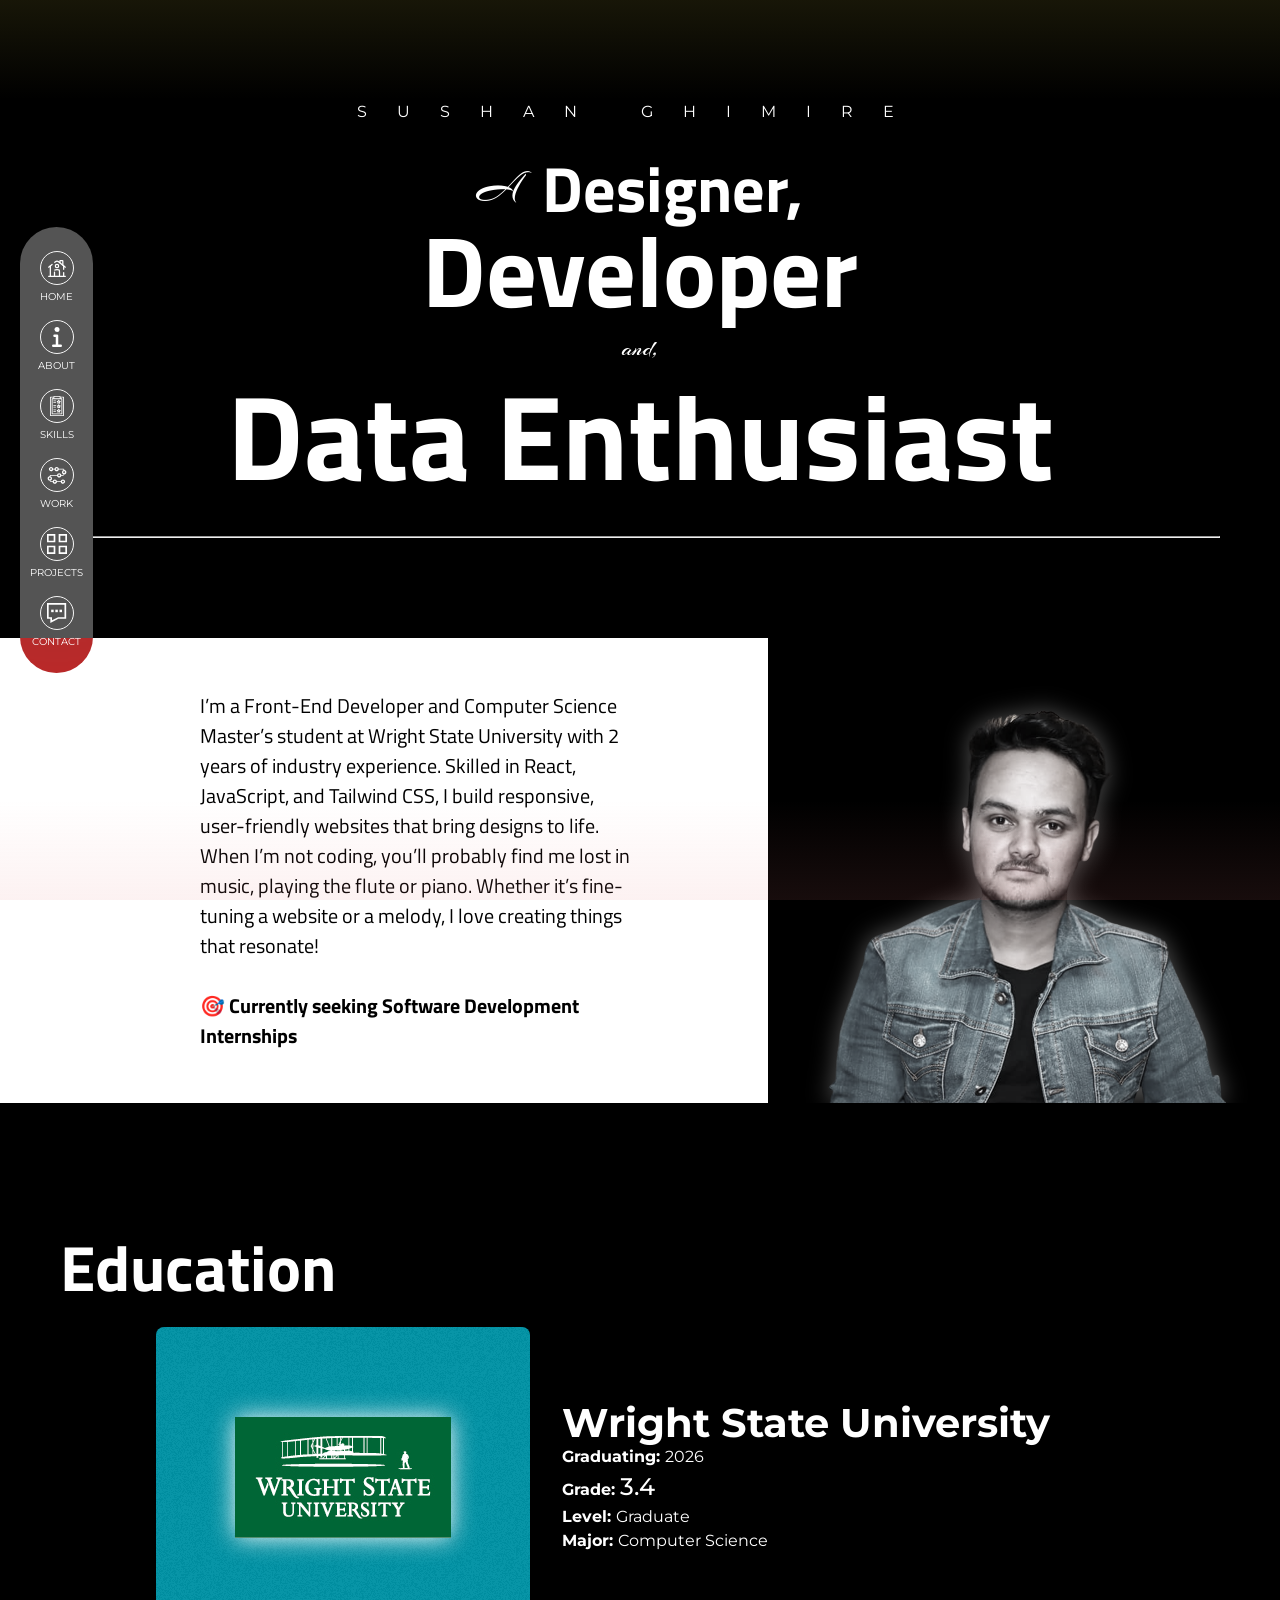
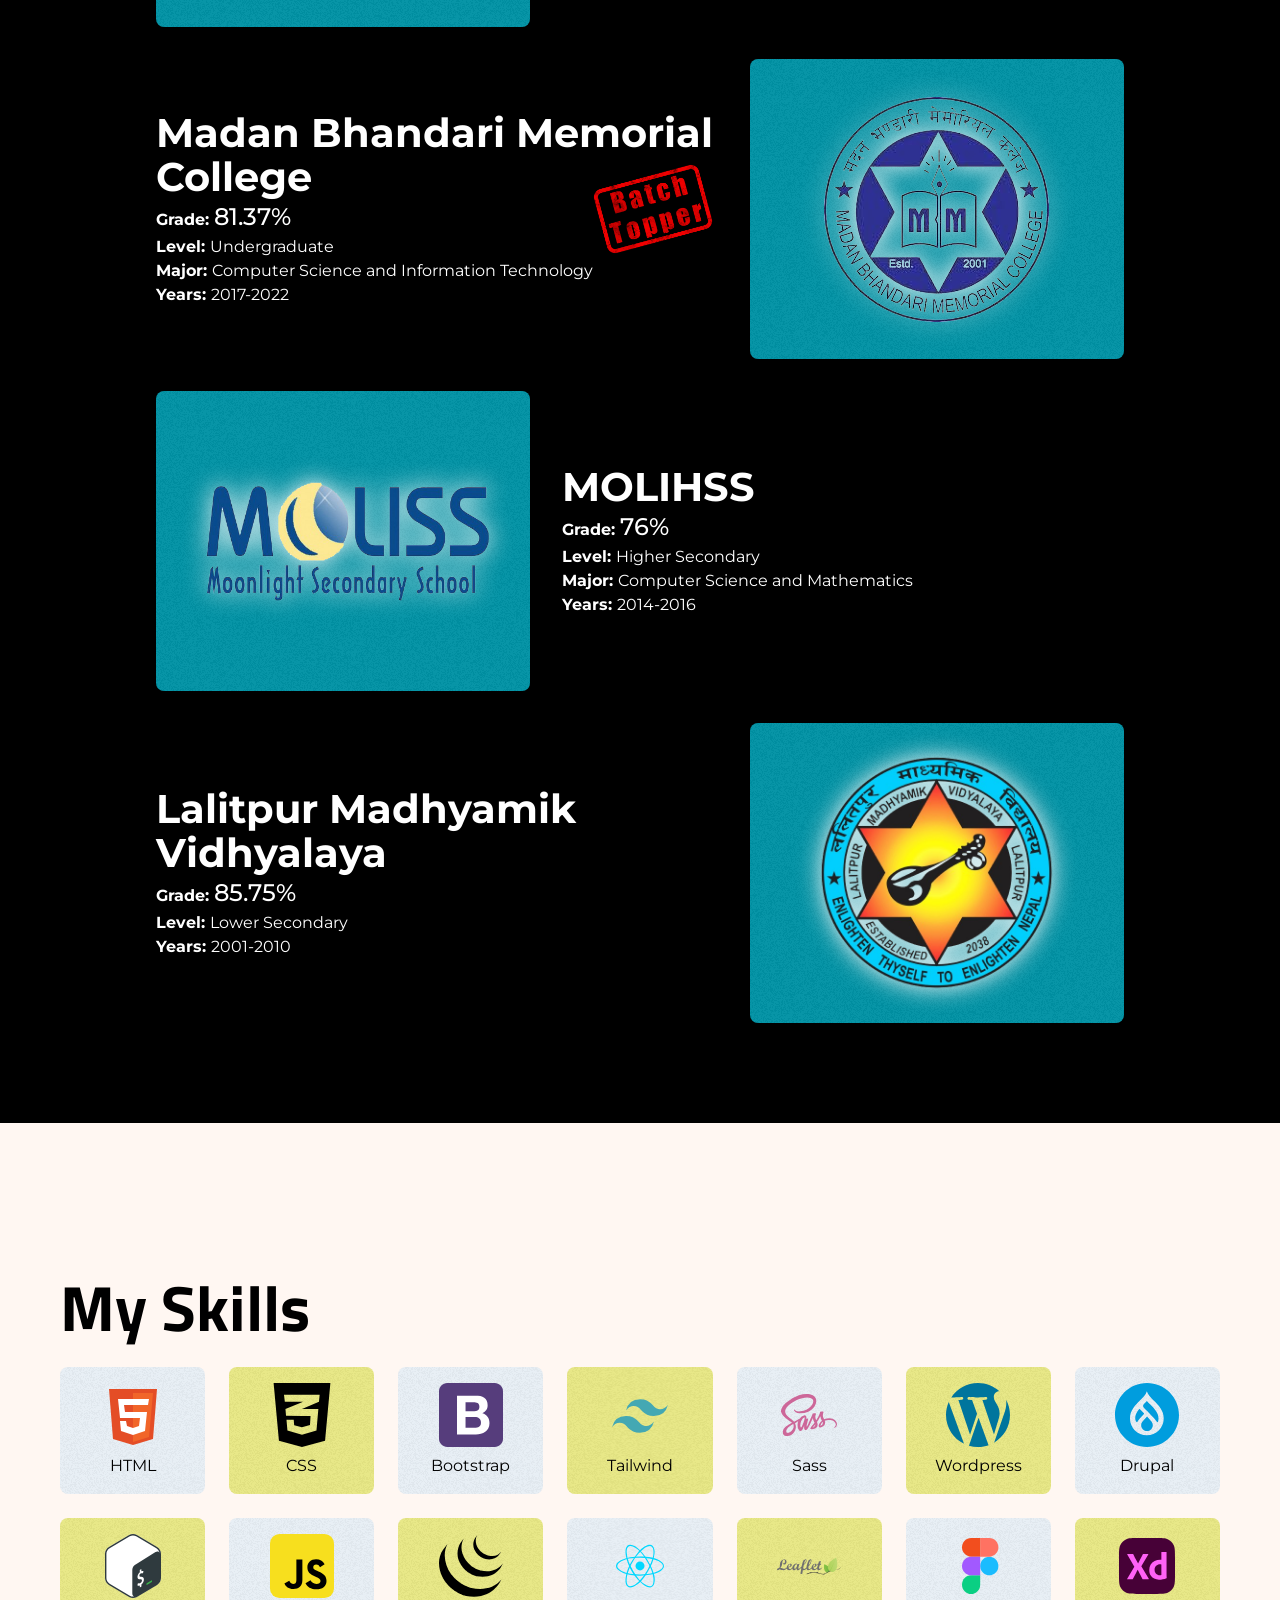
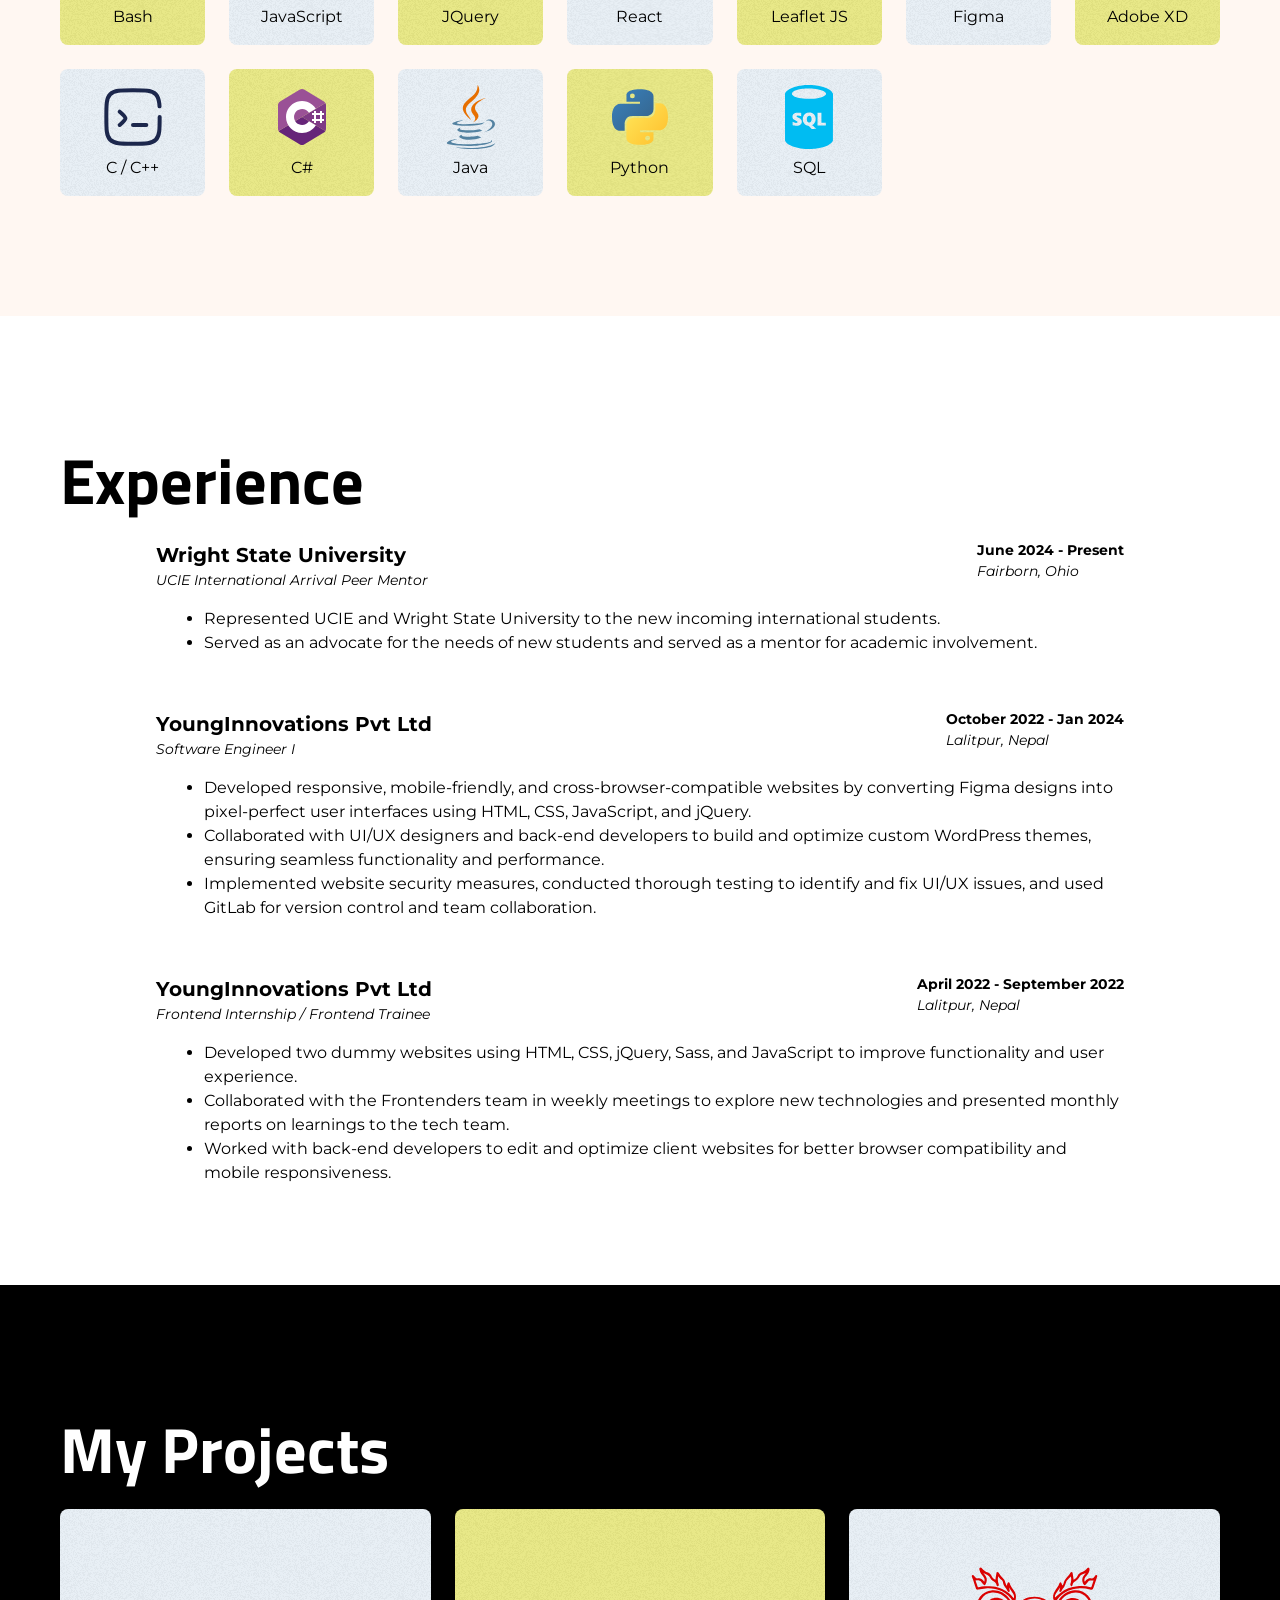
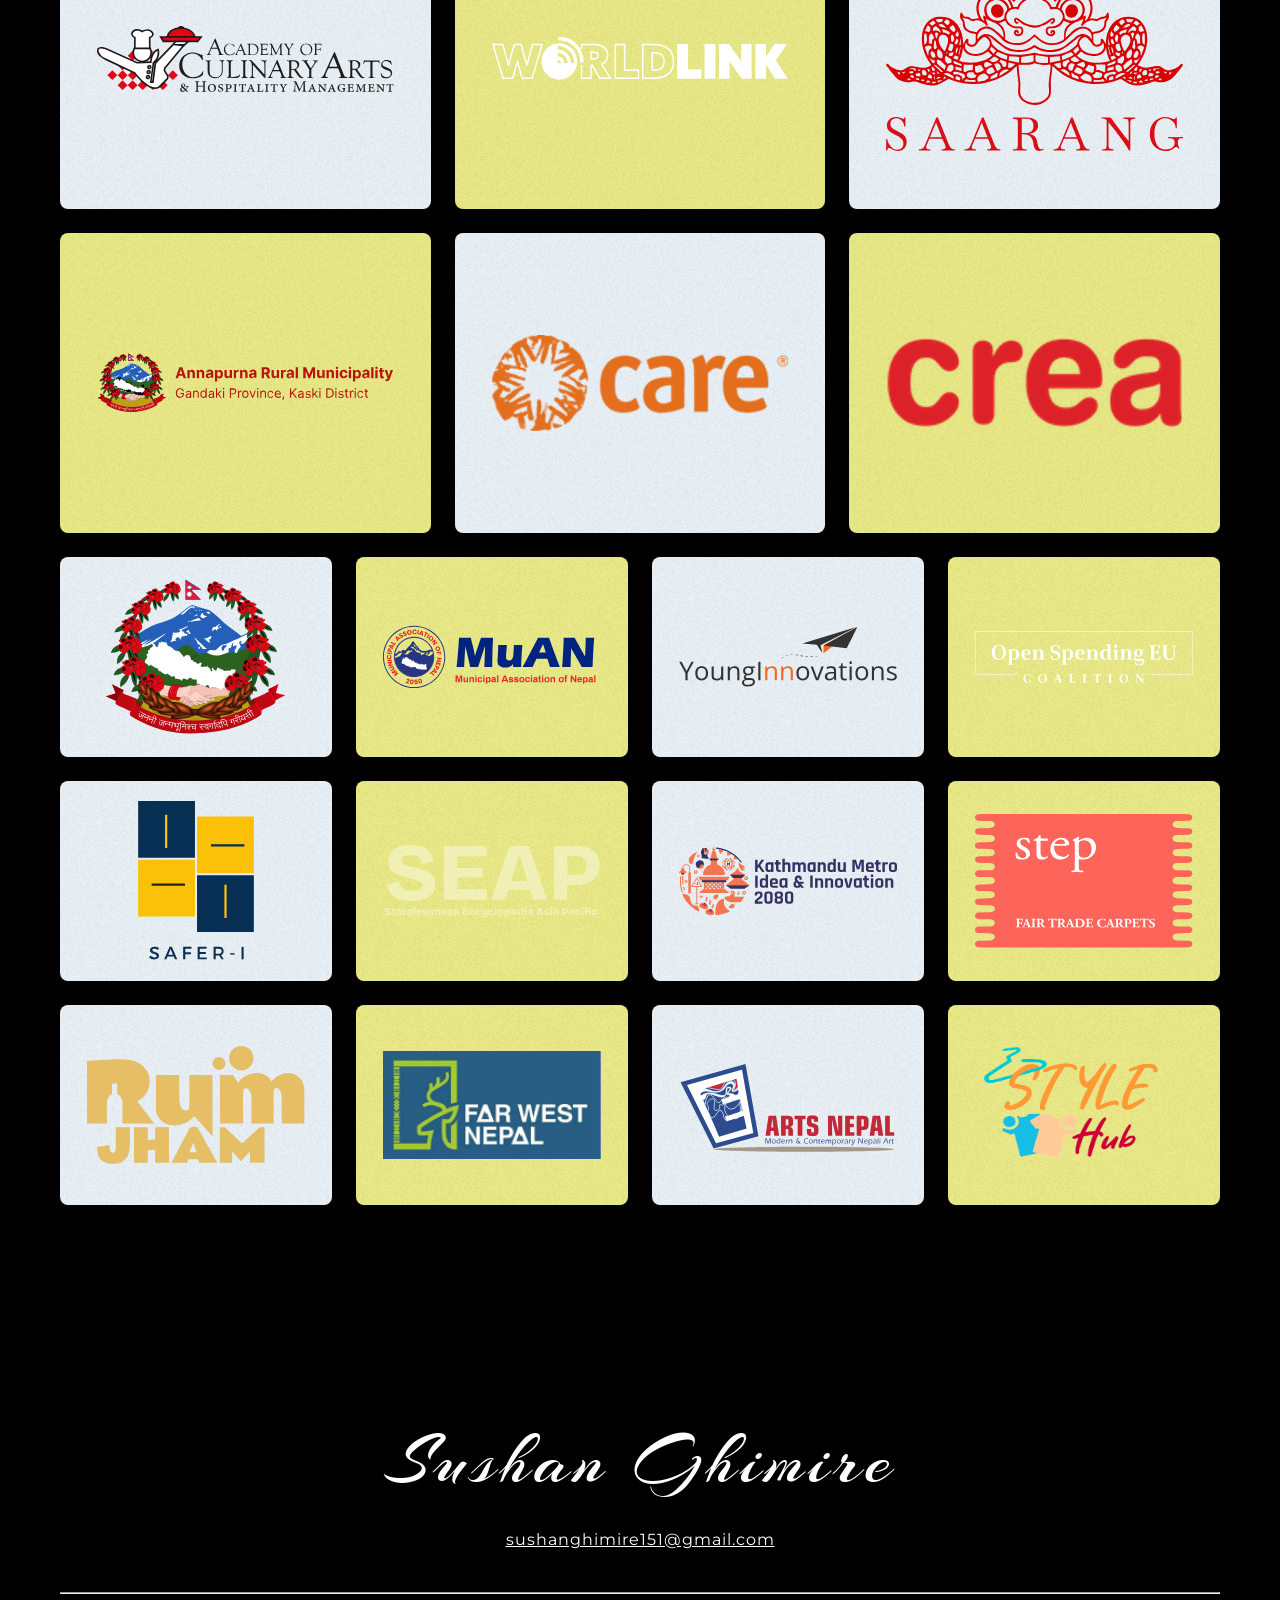
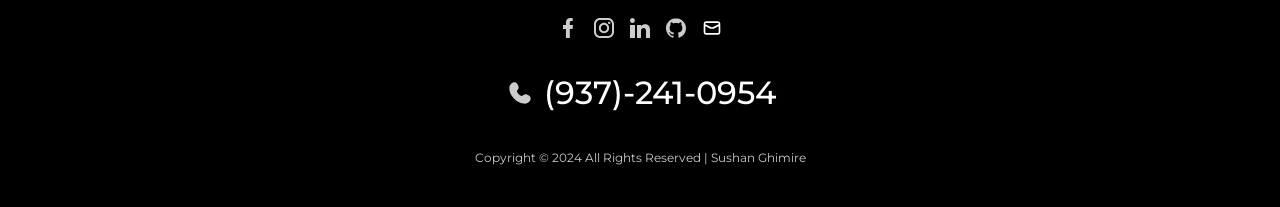
==== index.html @ 8b196108 "Update bio" ====
<!DOCTYPE html>
<html lang="en">

<head>
    <meta charset="UTF-8">
    <meta name="viewport" content="width=device-width, initial-scale=1.0">
    <link rel="stylesheet" href="./scss/styles.css">
    <title>Sushan's Portfolio</title>
</head>

<body>

    <!-- <div class="loader">
        <div class="load-text font-titillium">0%</div>
    </div> -->

    <div class="transparent-wrapper">

    </div>
    <div class="blur-container">

        <nav>
            <div class="nav-item nav-home">
                <div class="nav-img">
                    <img src="./img/nav-home.svg" alt="" srcset="">
                </div>
                <p class="nav-name">Home</p>
            </div>
            <div class="nav-item nav-about">
                <div class="nav-img">
                    <img src="./img/nav-about.svg" alt="" srcset="">
                </div>
                <p class="nav-name">About</p>
            </div>
            <div class="nav-item nav-skills">
                <div class="nav-img">
                    <img src="./img/nav-skills.svg" alt="" srcset="">
                </div>
                <p class="nav-name">Skills</p>
            </div>
            <div class="nav-item nav-works">
                <div class="nav-img">
                    <img src="./img/nav-work.svg" alt="" srcset="">
                </div>
                <p class="nav-name">Work</p>
            </div>
            <div class="nav-item nav-projects">
                <div class="nav-img">
                    <img src="./img/nav-projects.svg" alt="" srcset="">
                </div>
                <p class="nav-name">Projects</p>
            </div>
            <div class="nav-item nav-contact">
                <div class="nav-img">
                    <img src="./img/nav-contact.svg" alt="" srcset="">
                </div>
                <p class="nav-name">Contact</p>
            </div>
        </nav>

        <header id="header">
            <div class="header-container container">
                <p class="header-name">Sushan Ghimire</p>
                <div class="header-designation font-titillium">
                    <div class="previous">
                        <p class="a font-arizonia">A</p>
                        <p class="roles">Designer,</p>
                    </div>
                    <p class="next">Developer</p>
                    <p class="font-arizonia and">and,</p>
                    <p class="next-data">Data Enthusiast</p>
                </div>
                <hr style="color: red;">
            </div>
        </header>

        <section class="about-section">
            <div class="about-content">
                <p>I’m a Front-End Developer and Computer Science Master’s student at Wright State University with 2 years of industry experience. Skilled in React, JavaScript, and Tailwind CSS, I build responsive, user-friendly websites that bring designs to life.
                    <br>
                    When I’m not coding, you’ll probably find me lost in music, playing the flute or piano. Whether it’s fine-tuning a website or a melody, I love creating things that resonate!
                <br>
                    <br>
                    <span style="font-weight:bold;">🎯 Currently seeking Software Development Internships</span>
                </p>
            </div>
            <div class="about-image">
                <img src="./img/sushan-photo.png" alt="Sushan photo" class="about-img">
            </div>
        </section>

        <section class="education-section">
            <div class="container">
                <p class="section-topic">Education</p>

                <div class="education-container">

                    <div class="education-item wright">
                        <div class="image">
                            <img src="./img/education/wright-state.jpg" alt="" srcset="">
                        </div>
                        <div class="detail">
                            <div>
                                <p class="name">Wright State University</p>
                                <p class="years"><b>Graduating: </b>2026</p>
                                <p class="grade"><span style="font-size: 16px; font-weight: 700;">Grade: </span>3.4
                                </p>
                                <p class="level"><b>Level: </b>Graduate</p>
                                <p class="level"><b>Major: </b>Computer Science</p>
                            </div>
                        </div>
                    </div>

                    <div class="education-item mbm">
                        <div class="image">
                            <img src="./img/education/mbm-img.png" alt="" srcset="">
                        </div>
                        <div class="detail">
                            <img src="./img/education/topper.png" class="topper-png" alt="" srcset="">

                            <div>
                                <p class="name">Madan Bhandari Memorial College</p>
                                <p class="grade"><span style="font-size: 16px; font-weight: 700;">Grade: </span>81.37%
                                </p>
                                <p class="level"><b>Level: </b>Undergraduate</p>
                                <p class="level"><b>Major: </b>Computer Science and Information Technology</p>
                                <p class="years"><b>Years: </b>2017-2022</p>
                            </div>
                        </div>
                    </div>

                    <div class="education-item molihss">
                        <div class="image">
                            <img src="./img/education/molihss.png" alt="" srcset="">
                        </div>
                        <div class="detail">
                            <div>
                                <p class="name">MOLIHSS</p>
                                <p class="grade"><span style="font-size: 16px; font-weight: 700;">Grade: </span>76%
                                </p>
                                <p class="level"><b>Level: </b>Higher Secondary</p>
                                <p class="level"><b>Major: </b>Computer Science and Mathematics</p>
                                <p class="years"><b>Years: </b>2014-2016</p>
                            </div>
                        </div>
                    </div>

                    <div class="education-item lmv">
                        <div class="image">
                            <img src="./img/education/lmv-img.png" alt="" srcset="">
                        </div>
                        <div class="detail">
                            <div>
                                <p class="name">Lalitpur Madhyamik Vidhyalaya</p>
                                <p class="grade"><span style="font-size: 16px; font-weight: 700;">Grade: </span>85.75%
                                </p>
                                <p class="level"><b>Level: </b>Lower Secondary</p>
                                <p class="years"><b>Years: </b>2001-2010</p>
                            </div>
                        </div>
                    </div>
                </div>
            </div>
        </section>

        
        <section class="skills-section">
            <div class="container">
                <p class="section-topic">My Skills</p>
            </div>

            <div class="skills-container container">
                <div class="skills-item">
                    <div class="skill-info">
                        <img src="./img/skills/html.svg" alt="" srcset="">
                        <p class="skill-name">HTML</p>
                    </div>
                </div>
                <div class="skills-item">
                    <div class="skill-info">
                        <img src="./img/skills/css.svg" alt="" srcset="">
                        <p class="skill-name">CSS</p>
                    </div>
                </div>
                <div class="skills-item">
                    <div class="skill-info">
                        <img src="./img/skills/bootstrap.svg" alt="" srcset="">
                        <p class="skill-name">Bootstrap</p>
                    </div>
                </div>
                <div class="skills-item">
                    <div class="skill-info">
                        <img src="./img/skills/tailwind.svg" alt="" srcset="">
                        <p class="skill-name">Tailwind</p>
                    </div>
                </div>
                <div class="skills-item">
                    <div class="skill-info">
                        <img src="./img/skills/sass.svg" alt="" srcset="">
                        <p class="skill-name">Sass</p>
                    </div>
                </div>
                <div class="skills-item">
                    <div class="skill-info">
                        <img src="./img/skills/wordpress.svg" alt="" srcset="">
                        <p class="skill-name">Wordpress</p>
                    </div>
                </div>
                <div class="skills-item">
                    <div class="skill-info">
                        <img src="./img/skills/drupal.svg" alt="" srcset="">
                        <p class="skill-name">Drupal</p>
                    </div>
                </div>
                <div class="skills-item">
                    <div class="skill-info">
                        <img src="./img/skills/bash.svg" alt="" srcset="">
                        <p class="skill-name">Bash</p>
                    </div>
                </div>
                <div class="skills-item">
                    <div class="skill-info">
                        <img src="./img/skills/javascript.svg" alt="" srcset="">
                        <p class="skill-name">JavaScript</p>
                    </div>
                </div>
                <div class="skills-item">
                    <div class="skill-info">
                        <img src="./img/skills/jquery.svg" alt="" srcset="">
                        <p class="skill-name">JQuery</p>
                    </div>
                </div>
                <div class="skills-item">
                    <div class="skill-info">
                        <img src="./img/skills/react.svg" alt="" srcset="">
                        <p class="skill-name">React</p>
                    </div>
                </div>
                <div class="skills-item">
                    <div class="skill-info">
                        <img src="./img/skills/leaflet.svg" alt="" srcset="">
                        <p class="skill-name">Leaflet JS</p>
                    </div>
                </div>
                <div class="skills-item">
                    <div class="skill-info">
                        <img src="./img/skills/figma.svg" alt="" srcset="">
                        <p class="skill-name">Figma</p>
                    </div>
                </div>
                <div class="skills-item">
                    <div class="skill-info">
                        <img src="./img/skills/adobe-xd.svg" alt="" srcset="">
                        <p class="skill-name">Adobe XD</p>
                    </div>
                </div>
                
                <div class="skills-item">
                    <div class="skill-info">
                        <img src="./img/skills/cplus.svg" alt="" srcset="">
                        <p class="skill-name">C / C++</p>
                    </div>
                </div>
                <div class="skills-item">
                    <div class="skill-info">
                        <img src="./img/skills/csharp.svg" alt="" srcset="">
                        <p class="skill-name">C#</p>
                    </div>
                </div>
                
                <div class="skills-item">
                    <div class="skill-info">
                        <img src="./img/skills/java.svg" alt="" srcset="">
                        <p class="skill-name">Java</p>
                    </div>
                </div>
                
                <div class="skills-item">
                    <div class="skill-info">
                        <img src="./img/skills/python.svg" alt="" srcset="">
                        <p class="skill-name">Python</p>
                    </div>
                </div>
                <div class="skills-item">
                    <div class="skill-info">
                        <img src="./img/skills/sql.svg" alt="" srcset="">
                        <p class="skill-name">SQL</p>
                    </div>
                </div>
            </div>
        </section>

        <section class="experience-section">
            <div class="container">
                <p class="section-topic">Experience</p>
            </div>

            <div class="experience-container container">
                <div class="experience-item">
                    <div class="header">
                        <div>
                            <p class="title">Wright State University</p>
                            <p class="designation">UCIE International Arrival Peer Mentor</p>
                        </div>
                        <div class="duration">
                            <p class="time">June 2024 - Present</p>
                            <p class="location">Fairborn, Ohio</p>
                        </div>
                    </div>
                    <div class="desc">
                        <ul style="list-style-type:disc">
                            <li>Represented UCIE and Wright State University to the new incoming international students. </li>
                            <li>Served as an advocate for the needs of new students and served as a mentor for academic involvement.</li>
                        </ul>
                    </div>
                </div>
                <div class="experience-item">
                    <div class="header">
                        <div>
                            <p class="title">YoungInnovations Pvt Ltd </p>
                            <p class="designation">Software Engineer I</p>
                        </div>
                        <div class="duration">
                            <p class="time">October 2022 - Jan 2024</p>
                            <p class="location">Lalitpur, Nepal</p>
                        </div>
                    </div>
                    <div class="desc">
                        <ul style="list-style-type:disc">
                            <li>Developed responsive, mobile-friendly, and cross-browser-compatible websites by converting Figma designs into pixel-perfect user interfaces using HTML, CSS, JavaScript, and jQuery.</li>
                            <li>Collaborated with UI/UX designers and back-end developers to build and optimize custom WordPress themes, ensuring seamless functionality and performance.</li>
                            <li>Implemented website security measures, conducted thorough testing to identify and fix UI/UX issues, and used GitLab for version control and team collaboration.</li>
                        </ul>
                    </div>
                </div>
                <div class="experience-item">
                    <div class="header">
                        <div>
                            <p class="title">YoungInnovations Pvt Ltd </p>
                            <p class="designation">Frontend Internship / Frontend Trainee</p>
                        </div>
                        <div class="duration">
                            <p class="time">April 2022 - September 2022</p>
                            <p class="location">Lalitpur, Nepal</p>
                        </div>
                    </div>
                    <div class="desc">
                        <ul style="list-style-type:disc">
                            <li>Developed two dummy websites using HTML, CSS, jQuery, Sass, and JavaScript to improve functionality and user experience.</li>
                            <li>Collaborated with the Frontenders team in weekly meetings to explore new technologies and presented monthly reports on learnings to the tech team.</li>
                            <li>Worked with back-end developers to edit and optimize client websites for better browser compatibility and mobile responsiveness.</li>
                        </ul>
                    </div>
                </div>
            </div>
        </section>

        <section class="projects-section">
            <div class="container">
                <p class="section-topic">My Projects</p>
            </div>
            <div class="projects-container container">
                <a href="https://culinaryarts.com.np/" target="_blank">
                    <div class="projects-item aca">
                        <img src="./img/projects/aca-logo.svg" alt="" srcset="">
                        <p class="projects-name">Academy of Culinary Arts</p>
                    </div>
                </a>
                <a href="https://worldlink.com.np/" target="_blank">
                    <div class="projects-item worldlink">
                        <img src="./img/projects/worldlink-logo.svg" alt="" srcset="">
                        <p class="projects-name">WorldLink Website</p>
                    </div>
                </a>
                <a href="https://saarang.com.np/" target="_blank">
                    <div class="projects-item saarang">
                        <img src="./img/projects/saarang-logo.svg" alt="" srcset="">
                        <p class="projects-name">The Saarang</p>
                    </div>
                </a>
                <a href="https://visit.annapurnamunkaski.org/" target="_blank">
                    <div class="projects-item arm">
                        <img src="./img/projects/arm-logo.svg" alt="" srcset="">
                        <p class="projects-name">Annapurna Rural Municipality - Tourism Portal</p>
                    </div>
                </a>
                <a href="https://carenepal.org/" target="_blank">
                    <div class="projects-item carenepal">
                        <img src="./img/projects/carenepal-logo.png" alt="" srcset="">
                        <p class="projects-name">Care Nepal</p>
                    </div>
                </a>
                <a href="https://creaworld.org/sexuality-disability/" target="_blank">
                    <div class="projects-item crea">
                        <img src="./img/projects/crea-logo.png" alt="" srcset="">
                        <p class="projects-name">CreaWorld - Sexuality Disability</p>
                    </div>
                </a>
            </div>

            <!-- Secondary projects  -->
            <div class="secondary-projects-container container">
                <a href="https://elearning.ndrrma.gov.np/" target="_blank">
                    <div class="secondary-projects-item ndrrma">
                        <img src="./img/projects/ndrrma-logo.svg" alt="" srcset="">
                        <p class="secondary-projects-name">NDRRMA E-learning</p>
                    </div>
                </a>
                <a href="https://muannepal.org.np/kmp" target="_blank">
                    <div class="secondary-projects-item muan">
                        <img src="./img/projects/muan-logo.svg" alt="" srcset="">
                        <p class="secondary-projects-name">Muan - Municipality Association of Nepal</p>
                    </div>
                </a>
                <a href="https://profile.yipl.com.np/" target="_blank">
                    <div class="secondary-projects-item yipl">
                        <img src="./img/projects/yiplprofile-logo.svg" alt="" srcset="">
                        <p class="secondary-projects-name">Yipl Profile</p>
                    </div>
                </a>
                <a href="https://www.open-spending.eu/" target="_blank">
                    <div class="secondary-projects-item openspending">
                        <img src="./img/projects/openspending-logo.svg" alt="" srcset="">
                        <p class="secondary-projects-name">Open Spending EU coalition</p>
                    </div>
                </a>

                <a href="https://safer-i.org/" target="_blank">
                    <div class="secondary-projects-item safer">
                        <img src="./img/projects/safer-logo.svg" alt="" srcset="">
                        <p class="secondary-projects-name">Safer I - Campaign</p>
                    </div>
                </a>
                <a href="https://seap.yipl.net/" target="_blank">
                    <div class="secondary-projects-item seap">
                        <img src="./img/projects/seap-logo.svg" alt="" srcset="">
                        <p class="secondary-projects-name">SEAP - Statelessness Encyclopedia Asia Pacific</p>
                    </div>
                </a>
                <a href="https://kmii2080.org/" target="_blank">
                    <div class="secondary-projects-item kmii">
                        <img src="./img/projects/kmii-logo.svg" alt="" srcset="">
                        <p class="secondary-projects-name">Kathmandu Metro Idea and Innovation 2080</p>
                    </div>
                </a>
                <a href="https://label-step.org/" target="_blank">
                    <div class="secondary-projects-item label">
                        <img src="./img/projects/label-step.svg" alt="" srcset="">
                        <p class="secondary-projects-name">Label Step</p>
                    </div>
                </a>
                <a href="https://rumjham.yipl.net/" target="_blank">
                    <div class="secondary-projects-item rumjham">
                        <img src="./img/projects/rumjham.svg" alt="" srcset="">
                        <p class="secondary-projects-name">RumJham Website</p>
                    </div>
                </a>
                <a href="https://sudurpashchim.yipl.net/products/" target="_blank">
                    <div class="secondary-projects-item farwest">
                        <img src="./img/projects/farwest-logo.jpg" alt="" srcset="">
                        <p class="secondary-projects-name">Sudurpaschim Tourism Products</p>
                    </div>
                </a>
                <a href="https://eartsnepal.com/" target="_blank">
                    <div class="secondary-projects-item eartsnepal">
                        <img src="./img/projects/earts-logo.svg" alt="" srcset="">
                        <p class="secondary-projects-name">E-arts Nepal</p>
                    </div>
                </a>
                <a href="https://sushanghimire-151.github.io/StyleHubProject/" target="_blank">
                    <div class="secondary-projects-item stylehub">
                        <img src="./img/projects/stylehub.png" alt="" srcset="">
                        <p class="secondary-projects-name">StyleHub</p>
                    </div>
                </a>

            </div>
        </section>

        <footer class="">
            <div class="footer-container container">
                <!-- <p class="footer-name font-titillium">Sushan Ghimire</p> -->
                <p class="footer-sign font-arizonia">Sushan Ghimire</p>
                <div class="footer-mail">
                    <a href="mailto:sushanghimire151@gmail.com">
                        sushanghimire151@gmail.com
                    </a>
                </div>
                <hr>

                <div class="footer-socials">
                    <div class="facebook">
                        <a href="https://www.facebook.com/sushan.ghimire.98/" target="_blank">
                            <img src="./img/facebook.svg" alt="" srcset="" class="footer-icon">
                        </a>
                    </div>
                    <div class="instagram">
                        <a href="https://www.instagram.com/sushan.ghimire/" target="_blank">
                            <img src="./img/instagram.svg" alt="" srcset="" class="footer-icon">
                        </a>
                    </div>
                    <div class="linkedin">
                        <a href="https://www.linkedin.com/in/sushan-ghimire-90b80b180/" target="_blank">
                            <img src="./img/linkedin.svg" alt="" srcset="" class="footer-icon">
                        </a>
                    </div>
                    <div class="github">
                        <a href="https://github.com/Sushanghimire-151" target="_blank">
                            <img src="./img/github.svg" alt="" srcset="" class="footer-icon">
                        </a>
                    </div>
                    <div class="mail">
                        <a href="mailto:sushanghimire151@gmail.com">
                            <img src="./img/mail.svg" alt="" srcset="" class="footer-icon">
                        </a>
                    </div>
                </div>

                <a href="tel:+19372410954">
                    <div class="footer-number">
                        <img src="./img/phone.svg" alt="" srcset="" class="footer-icon-phone">
                        <p>(937)-241-0954</p>
                    </div>
                </a>
            </div>
            <p class="footer-copyright">
                Copyright © 2024 All Rights Reserved | Sushan Ghimire
            </p>
        </footer>
    </div>
</body>

<script src="https://cdnjs.cloudflare.com/ajax/libs/jquery/3.6.0/jquery.min.js"
    integrity="sha512-894YE6QWD5I59HgZOGReFYm4dnWc1Qt5NtvYSaNcOP+u1T9qYdvdihz0PPSiiqn/+/3e7Jo4EaG7TubfWGUrMQ=="
    crossorigin="anonymous" referrerpolicy="no-referrer"></script>
<script src="./js/index.js"></script>


</html>
---- scss/styles.css ----
/** Breakpoint-mixin **/
/**
** Example code for max-width
**/
@import url("https://fonts.googleapis.com/css2?family=Arizonia&family=Montserrat:ital,wght@0,100..900;1,100..900&family=Titillium+Web:ital,wght@0,200;0,300;0,400;0,600;0,700;0,900;1,200;1,300;1,400;1,600;1,700&display=swap");
.example-header {
  padding: 20px;
  font-size: 16px;
}
@media only screen and (max-width: 639px) {
  .example-header {
    padding-top: 30px;
    font-size: 22px;
  }
}

* {
  margin: 0;
  padding: 0;
  box-sizing: border-box;
}

html {
  scroll-behavior: smooth;
}

body {
  font: normal normal normal 16px/1.5 "Montserrat", sans-serif;
}

svg {
  height: 1em;
}

ul {
  list-style-type: none;
}

a {
  text-decoration: none;
}

.font-mont {
  font-family: "Montserrat", sans-serif;
}

.font-arizonia {
  font-family: "Arizonia", cursive;
}

.font-titillium {
  font-family: "Titillium Web", sans-serif;
}

::-webkit-scrollbar {
  display: none;
}

.container {
  max-width: 1160px;
  margin-left: auto;
  margin-right: auto;
}

nav {
  background-color: black;
  position: fixed;
  top: 50%;
  left: 20px;
  padding: 24px 10px;
  border-radius: 45px;
  transform: translateY(-50%);
  mix-blend-mode: luminosity;
  background-color: rgb(197, 36, 36);
  -webkit-backdrop-filter: blur(100px);
          backdrop-filter: blur(100px);
  z-index: 20;
}
@media only screen and (max-width: 1023px) {
  nav {
    display: none;
  }
}

.nav-img {
  padding: 6px;
  border: 1px solid whitesmoke;
  border-radius: 50%;
  display: flex;
  align-items: center;
  justify-content: center;
  height: 34px;
  width: 34px;
  transition: 0.3s;
}
.nav-img img {
  height: 20px;
  width: 20px;
}
.nav-item {
  display: flex;
  justify-content: center;
  align-items: center;
  flex-direction: column;
}
.nav-item:not(:first-child) {
  margin-top: 16px;
}
.nav-item:hover {
  cursor: pointer;
}
.nav-item:hover .nav-img {
  border: 2px solid #EDE6D6;
}
.nav-item:hover .nav-name {
  color: #fff4d9;
}
.nav-name {
  text-transform: uppercase;
  font-size: 10px;
  color: white;
  margin-top: 4px;
  transition: 0.3s;
}

header {
  background: black;
  color: white;
}
header:hover .header-name {
  letter-spacing: 36px;
  color: rgb(238, 113, 113);
}

.header-container {
  text-align: center;
}
.header-name {
  text-transform: uppercase;
  letter-spacing: 30px;
  margin-bottom: 32px;
  transition: all 2s ease-out;
}
@media only screen and (max-width: 639px) {
  .header-name {
    letter-spacing: 8px;
  }
}
.header-designation {
  margin-bottom: 40px;
}
.header-designation .previous {
  display: flex;
  align-items: center;
  justify-content: center;
}
.header-designation .previous .a {
  font-size: 40px;
  margin-right: 24px;
}
@media only screen and (max-width: 639px) {
  .header-designation .previous .a {
    font-size: 32px;
    margin-right: 16px;
  }
}
.header-designation .and {
  font-size: 24px;
  margin-top: 10px;
  margin-bottom: 10px;
}
@media only screen and (max-width: 639px) {
  .header-designation .and {
    margin: 0;
  }
}
.header-designation .roles {
  font-size: 64px;
  line-height: 100%;
  font-weight: 700;
}
@media only screen and (max-width: 639px) {
  .header-designation .roles {
    font-size: 48px;
  }
}
.header-designation .next {
  font-size: 100px;
  line-height: 100%;
  font-weight: 700;
}
@media only screen and (max-width: 639px) {
  .header-designation .next {
    font-size: 64px;
  }
}
.header-designation .next-data {
  font-size: 120px;
  line-height: 100%;
  font-weight: 700;
}
@media only screen and (max-width: 639px) {
  .header-designation .next-data {
    font-size: 64px;
  }
}
@media only screen and (max-width: 639px) {
  .header-designation {
    margin-bottom: 24px;
    margin-top: 40px;
  }
}

footer {
  background-color: black;
  color: white;
  text-align: center;
  padding: 100px 0 40px 0;
}
@media only screen and (max-width: 639px) {
  footer {
    padding: 32px;
  }
}

.footer-container {
  text-align: center;
}
.footer-name {
  font-size: 80px;
}
.footer-sign {
  font-size: 74px;
  letter-spacing: 5px;
}
.footer-socials {
  display: flex;
  align-items: center;
  justify-content: center;
  padding: 24px 0;
  -moz-column-gap: 16px;
       column-gap: 16px;
}
.footer-icon {
  height: auto;
  width: 20px;
  transition: all 1s ease;
  cursor: pointer;
}
.footer-icon:hover {
  scale: 1.1;
}
.footer-icon-phone {
  height: 32px;
  width: auto;
  transition: all 1s ease;
}
.footer-number {
  font-size: 32px;
  font-weight: 500;
  color: white;
  display: flex;
  justify-content: center;
  align-items: center;
  -moz-column-gap: 8px;
       column-gap: 8px;
  transition: all 1s ease-in-out;
}
.footer-number:hover {
  letter-spacing: 2px;
}
.footer-number:hover img {
  scale: 1.1;
}
.footer-mail {
  margin-top: 12px;
  margin-bottom: 40px;
}
.footer-mail a {
  color: white;
  text-decoration: underline;
  transition: all 1s ease-in-out;
  letter-spacing: 1px;
}
.footer-mail a:hover {
  letter-spacing: 3px;
}
.footer-copyright {
  font-size: 12px;
  color: white;
  margin-top: 32px;
  opacity: 0.8;
}

/************************************** 
********* Some generic styles
***************************************/
html {
  scroll-behavior: smooth;
}

header {
  padding: 100px 0;
}
@media only screen and (max-width: 1023px) {
  header {
    padding: 32px;
  }
}

.section-topic {
  color: white;
  font-size: 64px;
  font-weight: 700;
  font-family: "Titillium Web", sans-serif;
  padding: 16px 0 12px;
}
@media only screen and (max-width: 639px) {
  .section-topic {
    font-size: 48px;
  }
}

/************************************** 
********* Transparent type effect
***************************************/
.transparent-wrapper {
  position: fixed;
  height: 100%;
  width: 100%;
  z-index: 50;
  pointer-events: none;
}

.transparent-wrapper:before,
.transparent-wrapper:after {
  content: "";
  position: absolute;
  left: 0;
  right: 0;
  height: 100px;
}

.transparent-wrapper:before {
  top: 0;
  background-image: linear-gradient(to bottom, rgba(231, 216, 76, 0.1), rgba(255, 255, 255, 0));
}

.transparent-wrapper:after {
  bottom: 0;
  /* Use your background color, assuming white: */
  background-image: linear-gradient(to top, rgba(231, 124, 124, 0.1), rgba(255, 255, 255, 0));
}

/************************************** 
********* About Section
***************************************/
.about-section {
  display: grid;
  grid-template-columns: 3fr 2fr;
}
@media only screen and (max-width: 639px) {
  .about-section {
    grid-template-columns: 1fr;
  }
}
.about-section:hover img {
  filter: drop-shadow(0 0 1.1rem rgb(120, 120, 120)) grayscale(0);
}
.about-content {
  display: flex;
  justify-content: center;
  align-items: center;
  padding: 0px 128px 0px 200px;
  position: relative;
}
@media only screen and (max-width: 639px) {
  .about-content {
    padding: 32px;
  }
}
.about-content p {
  font-family: "Titillium Web", sans-serif;
  font-size: 20px;
}
.about-image {
  background-color: black;
  padding-top: 60px;
  display: flex;
  justify-content: center;
  overflow: hidden;
}
.about-image img {
  transition: all 1s ease-in-out;
  filter: drop-shadow(0 0 0.75rem rgb(85, 85, 85)) grayscale(0.9);
}
@media only screen and (max-width: 639px) {
  .about-image img {
    height: 100%;
  }
}
@media only screen and (max-width: 639px) {
  .about-image {
    grid-row-start: 1;
    display: block;
    padding-top: 0px;
  }
}

/************************************** 
********* Projects Section
***************************************/
.projects-section {
  background-color: black;
  padding: 100px 0;
}
@media only screen and (max-width: 639px) {
  .projects-section {
    padding: 16px 16px 32px;
  }
}
.projects-container {
  display: grid;
  gap: 24px;
  grid-template-columns: repeat(3, minmax(0, 1fr));
}
@media only screen and (max-width: 639px) {
  .projects-container {
    grid-template-columns: repeat(1, minmax(0, 1fr));
    gap: 16px;
  }
}
.projects-container > :nth-child(even) .projects-item {
  background: #e8e885 url("../../img/noise.png");
}
.projects-container > :nth-child(odd) .projects-item {
  background: #e8eff5 url("../../img/noise.png");
}
.projects-item {
  border-radius: 8px;
  height: 300px;
  display: flex;
  justify-content: center;
  align-items: center;
  transition: all 0.5s ease-in-out;
  position: relative;
}
@media only screen and (max-width: 639px) {
  .projects-item {
    height: 244px;
  }
}
.projects-item::before {
  position: absolute;
  content: "";
  opacity: 0;
  transition: all 0.5s ease-in-out;
  height: 100%;
  width: 100%;
  border-radius: 8px;
}
.projects-item:hover {
  margin-top: -5px;
  margin-bottom: 5px;
  cursor: url("../../img/visit.png"), pointer;
}
.projects-item:hover .projects-name {
  opacity: 1;
  transform: translateY(-20px);
}
.projects-item:hover:before {
  background: rgba(21, 20, 20, 0.9);
  opacity: 1;
}
.projects-item img {
  height: auto;
  max-width: 80%;
  width: 80%;
}
.projects-name {
  position: absolute;
  top: 50px;
  left: 20px;
  color: #e2c280;
  font-size: 32px;
  font-weight: 700;
  opacity: 0;
  transition: all 0.5s ease-in-out;
  transform: translateY(0);
}

.secondary-projects-section {
  background-color: black;
  padding: 100px 0;
}
.secondary-projects-container {
  margin-top: 24px;
  display: grid;
  gap: 24px;
  grid-template-columns: repeat(4, minmax(0, 1fr));
}
@media only screen and (max-width: 639px) {
  .secondary-projects-container {
    grid-template-columns: repeat(2, minmax(0, 1fr));
    gap: 16px;
  }
}
.secondary-projects-container > :nth-child(even) .secondary-projects-item {
  background: #e8e885 url("../../img/noise.png");
}
.secondary-projects-container > :nth-child(odd) .secondary-projects-item {
  background: #e8eff5 url("../../img/noise.png");
}
.secondary-projects-item {
  border-radius: 8px;
  height: 200px;
  display: flex;
  justify-content: center;
  align-items: center;
  transition: all 0.5s ease-in-out;
  position: relative;
}
.secondary-projects-item::before {
  position: absolute;
  content: "";
  opacity: 0;
  transition: all 0.5s ease-in-out;
  height: 100%;
  width: 100%;
  border-radius: 8px;
}
.secondary-projects-item:hover {
  margin-top: -5px;
  margin-bottom: 5px;
  cursor: pointer;
  cursor: url("../../img/visit.png"), auto;
}
.secondary-projects-item:hover .secondary-projects-name {
  opacity: 1;
  transform: translateY(-20px);
}
.secondary-projects-item:hover:before {
  background: rgba(21, 20, 20, 0.9);
  opacity: 1;
}
.secondary-projects-item img {
  height: auto;
  max-width: 80%;
  width: 80%;
  max-height: 80%;
}
.secondary-projects-name {
  position: absolute;
  top: 50px;
  left: 12px;
  color: #e2c280;
  font-size: 16px;
  font-weight: 700;
  opacity: 0;
  transition: all 0.5s ease-in-out;
  transform: translateY(0);
}

.education-section {
  background-color: black;
  padding: 100px 0px;
}
@media only screen and (max-width: 639px) {
  .education-section {
    padding: 32px 16px;
  }
}
.education-container {
  max-width: 968px;
  margin: auto;
}
.education-item {
  display: grid;
}
.education-item:not(:first-child) {
  margin-top: 32px;
}
.education-item:nth-child(odd) {
  grid-template-columns: 2fr 3fr;
  -moz-column-gap: 32px;
       column-gap: 32px;
}
@media only screen and (max-width: 639px) {
  .education-item:nth-child(odd) {
    grid-template-columns: 1fr;
  }
}
.education-item:nth-child(even) {
  grid-template-columns: 3fr 2fr;
  -moz-column-gap: 32px;
       column-gap: 32px;
  grid-auto-flow: dense;
}
@media only screen and (max-width: 639px) {
  .education-item:nth-child(even) {
    grid-template-columns: 1fr;
  }
}
.education-item:nth-child(even) .image {
  grid-column-start: 2;
}
@media only screen and (max-width: 639px) {
  .education-item:nth-child(even) .image {
    grid-column-start: 1;
  }
}
.education-item:nth-child(even) .detail {
  grid-column-start: 1;
}
.education-item:hover .image img:not(.topper-png) {
  scale: 1.1;
}
.education-item .image {
  background: rgb(0, 146, 165) url("../../img/noise.png");
  display: flex;
  justify-content: center;
  align-items: center;
  border-radius: 8px;
  min-height: 300px;
}
@media only screen and (max-width: 639px) {
  .education-item .image {
    height: 164px;
    min-height: auto;
  }
}
.education-item .image img {
  max-width: 80%;
  max-height: 80%;
  filter: drop-shadow(0 0 0.75rem rgb(250, 250, 250));
  transition: all 2s ease-in-out;
}
.education-item .detail {
  color: white;
  display: flex;
  align-items: center;
}
.education-item .detail .name {
  font-size: 40px;
  font-weight: 700;
  line-height: 1.1;
}
@media only screen and (max-width: 639px) {
  .education-item .detail .name {
    margin-top: 24px;
    margin-bottom: 16px;
    font-size: 32px;
    line-height: 1;
  }
}
.education-item .detail .grade {
  font-size: 24px;
  font-weight: 500;
}
@media only screen and (max-width: 639px) {
  .education-item .detail .grade {
    font-size: 16px;
  }
}
.education-item.mbm .detail {
  position: relative;
}
.education-item.mbm .detail .topper-png {
  position: absolute;
  height: 100px;
  top: 50%;
  right: 0;
  transform: translateY(-50%);
}

.skills-section {
  padding: 120px 0;
  background-color: rgb(255, 247, 242);
}
.skills-section .section-topic {
  color: black;
}
@media only screen and (max-width: 639px) {
  .skills-section {
    padding: 48px 16px;
  }
}
.skills-container {
  display: grid;
  gap: 24px;
  grid-template-columns: repeat(7, minmax(0, 1fr));
}
@media only screen and (max-width: 639px) {
  .skills-container {
    grid-template-columns: repeat(3, minmax(0, 1fr));
  }
}
.skills-container .skills-item:nth-child(even) {
  background: #e8e885 url("../../img/noise.png");
}
.skills-container .skills-item:nth-child(odd) {
  background: #e8eff5 url("../../img/noise.png");
}
.skills-item {
  border-radius: 8px;
  padding: 16px;
  display: flex;
  justify-content: center;
  align-items: center;
  transition: all 0.5s ease-in-out;
}
.skills-item .skill-info {
  text-align: center;
}
.skills-item img {
  height: 64px;
}
.skills-item .skill-name {
  text-align: center;
}

.experience-section {
  padding: 100px 0px;
}
@media only screen and (max-width: 639px) {
  .experience-section {
    padding: 16px 16px 32px;
  }
}
.experience-section .section-topic {
  color: black;
}
.experience-container {
  max-width: 968px;
  margin: auto;
  display: flex;
  flex-direction: column;
  gap: 54px;
}
@media only screen and (max-width: 639px) {
  .experience-container {
    gap: 32px;
  }
}
.experience-item .header {
  display: flex;
  justify-content: space-between;
}
@media only screen and (max-width: 639px) {
  .experience-item .header {
    display: block;
  }
}
.experience-item .title {
  font-size: 20px;
  font-weight: 700;
}
.experience-item .designation {
  font-size: 14px;
  font-style: italic;
}
.experience-item .duration {
  font-size: 14px;
}
.experience-item .duration .time {
  font-weight: 700;
}
.experience-item .duration .location {
  font-style: italic;
}
.experience-item .desc {
  margin-top: 16px;
  margin-left: 48px;
}
@media only screen and (max-width: 639px) {
  .experience-item .desc {
    margin-left: 28px;
    font-size: 14px;
  }
}

.slick-slider {
  position: relative;
  display: block;
  box-sizing: border-box;
  -webkit-touch-callout: none;
  -webkit-user-select: none;
     -moz-user-select: none;
          user-select: none;
  touch-action: pan-y;
  -webkit-tap-highlight-color: transparent;
}

.slick-list {
  position: relative;
  display: block;
  margin: 0;
  padding: 0;
  overflow: hidden;
}
.slick-list:focus {
  outline: none;
}
.slick-list.dragging {
  cursor: pointer;
  cursor: hand;
}

.slick-slider .slick-track,
.slick-slider .slick-list {
  transform: translate3d(0, 0, 0);
}

.slick-track {
  position: relative;
  top: 0;
  left: 0;
  display: block;
  margin-right: auto;
  margin-left: auto;
}
.slick-track:before, .slick-track:after {
  display: table;
  content: "";
}
.slick-track:after {
  clear: both;
}
.slick-loading .slick-track {
  visibility: hidden;
}

.slick-slide {
  display: none;
  float: left;
  height: 100%;
  min-height: 1px;
}
[dir=rtl] .slick-slide {
  float: right;
}
.slick-slide img {
  display: block;
}
.slick-slide.slick-loading img {
  display: none;
}
.slick-slide.dragging img {
  pointer-events: none;
}
.slick-initialized .slick-slide {
  display: block;
}
.slick-loading .slick-slide {
  visibility: hidden;
}
.slick-vertical .slick-slide {
  display: block;
  height: auto;
  border: 1px solid transparent;
}

.slick-arrow.slick-hidden {
  display: none;
}/*# sourceMappingURL=styles.css.map */
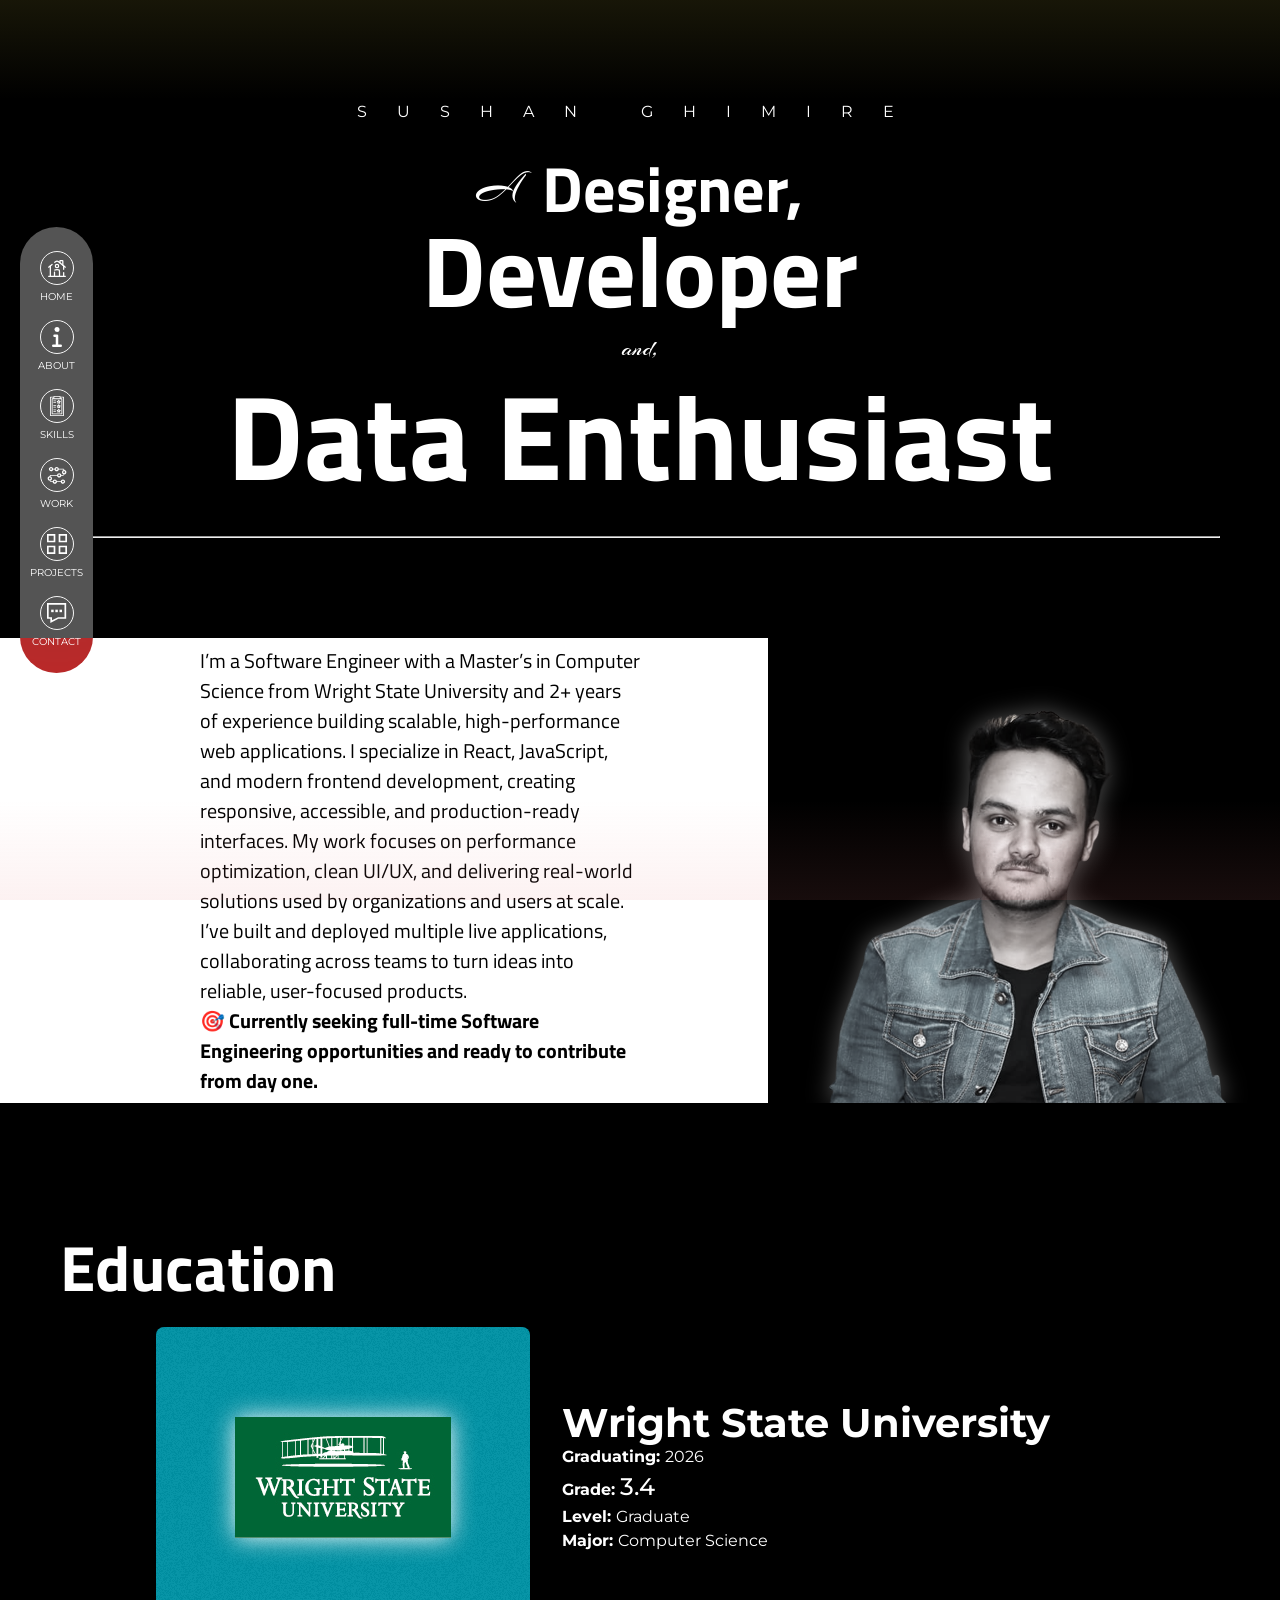
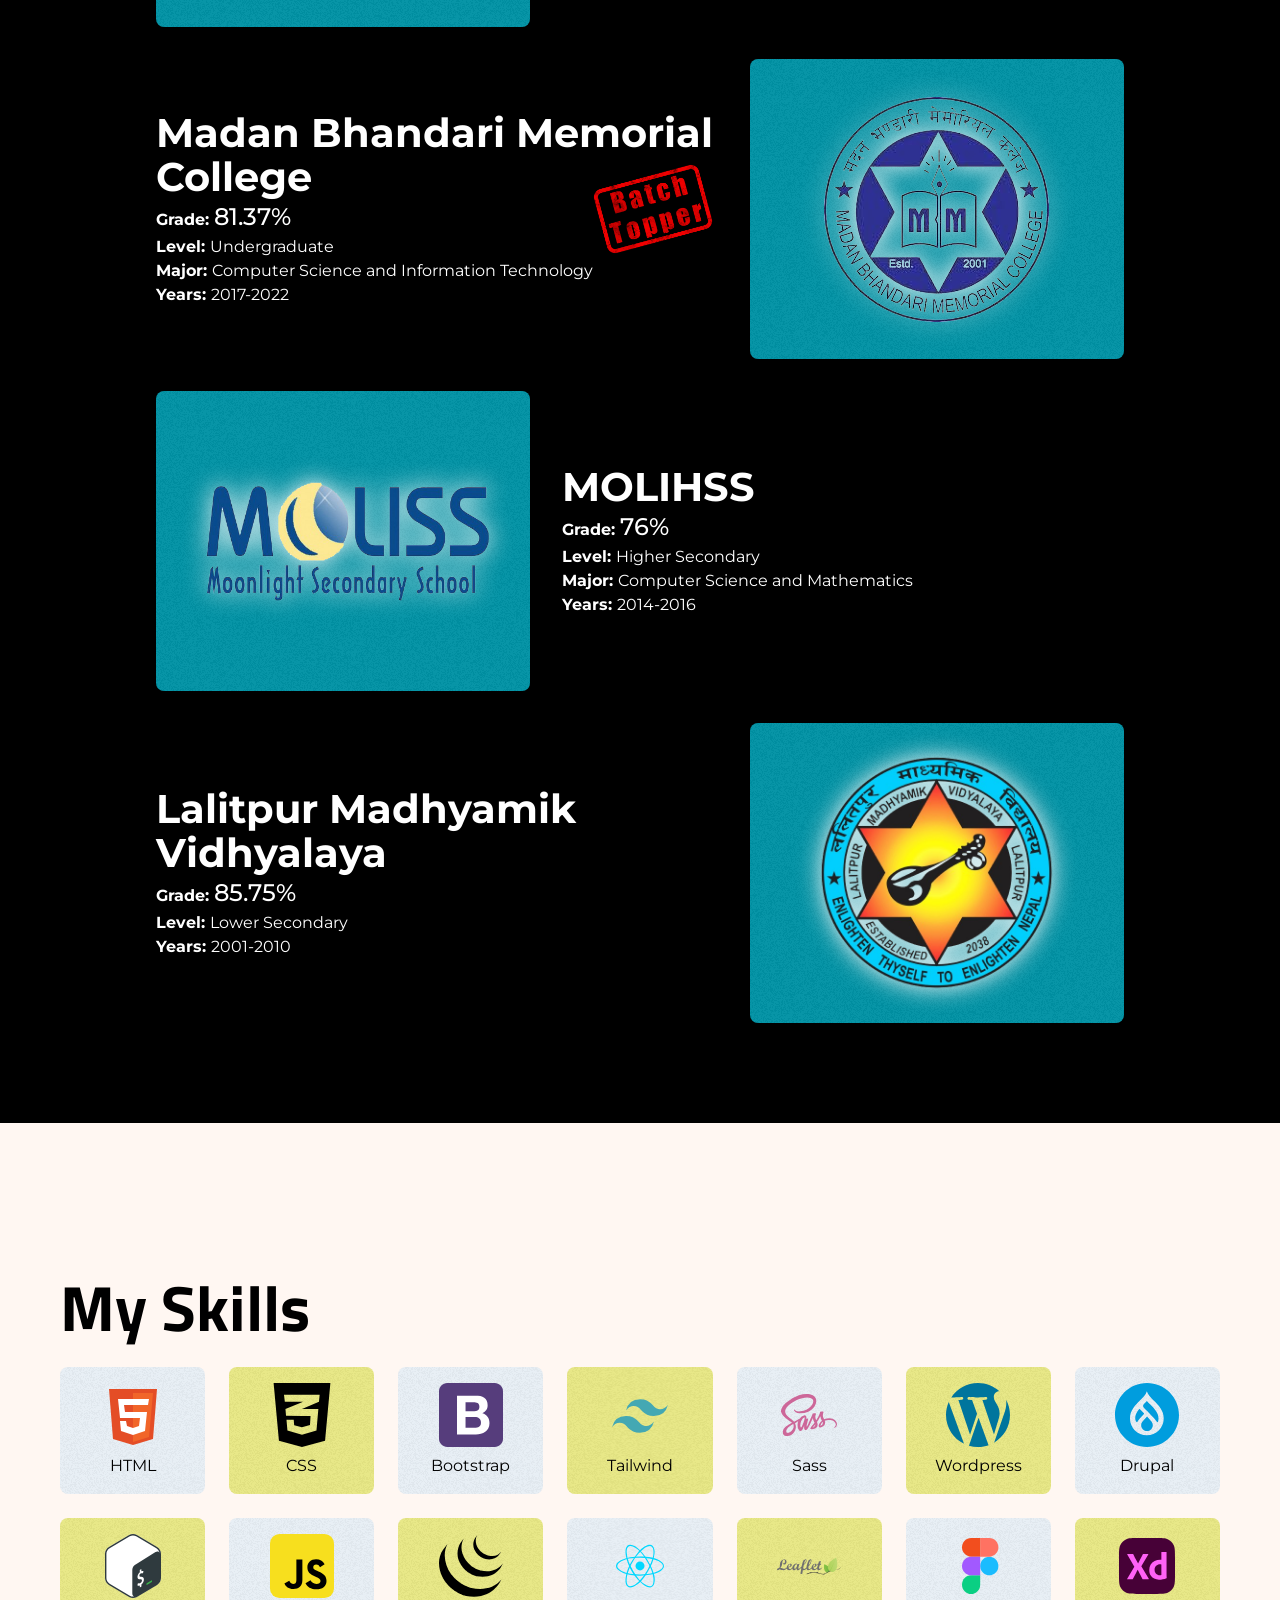
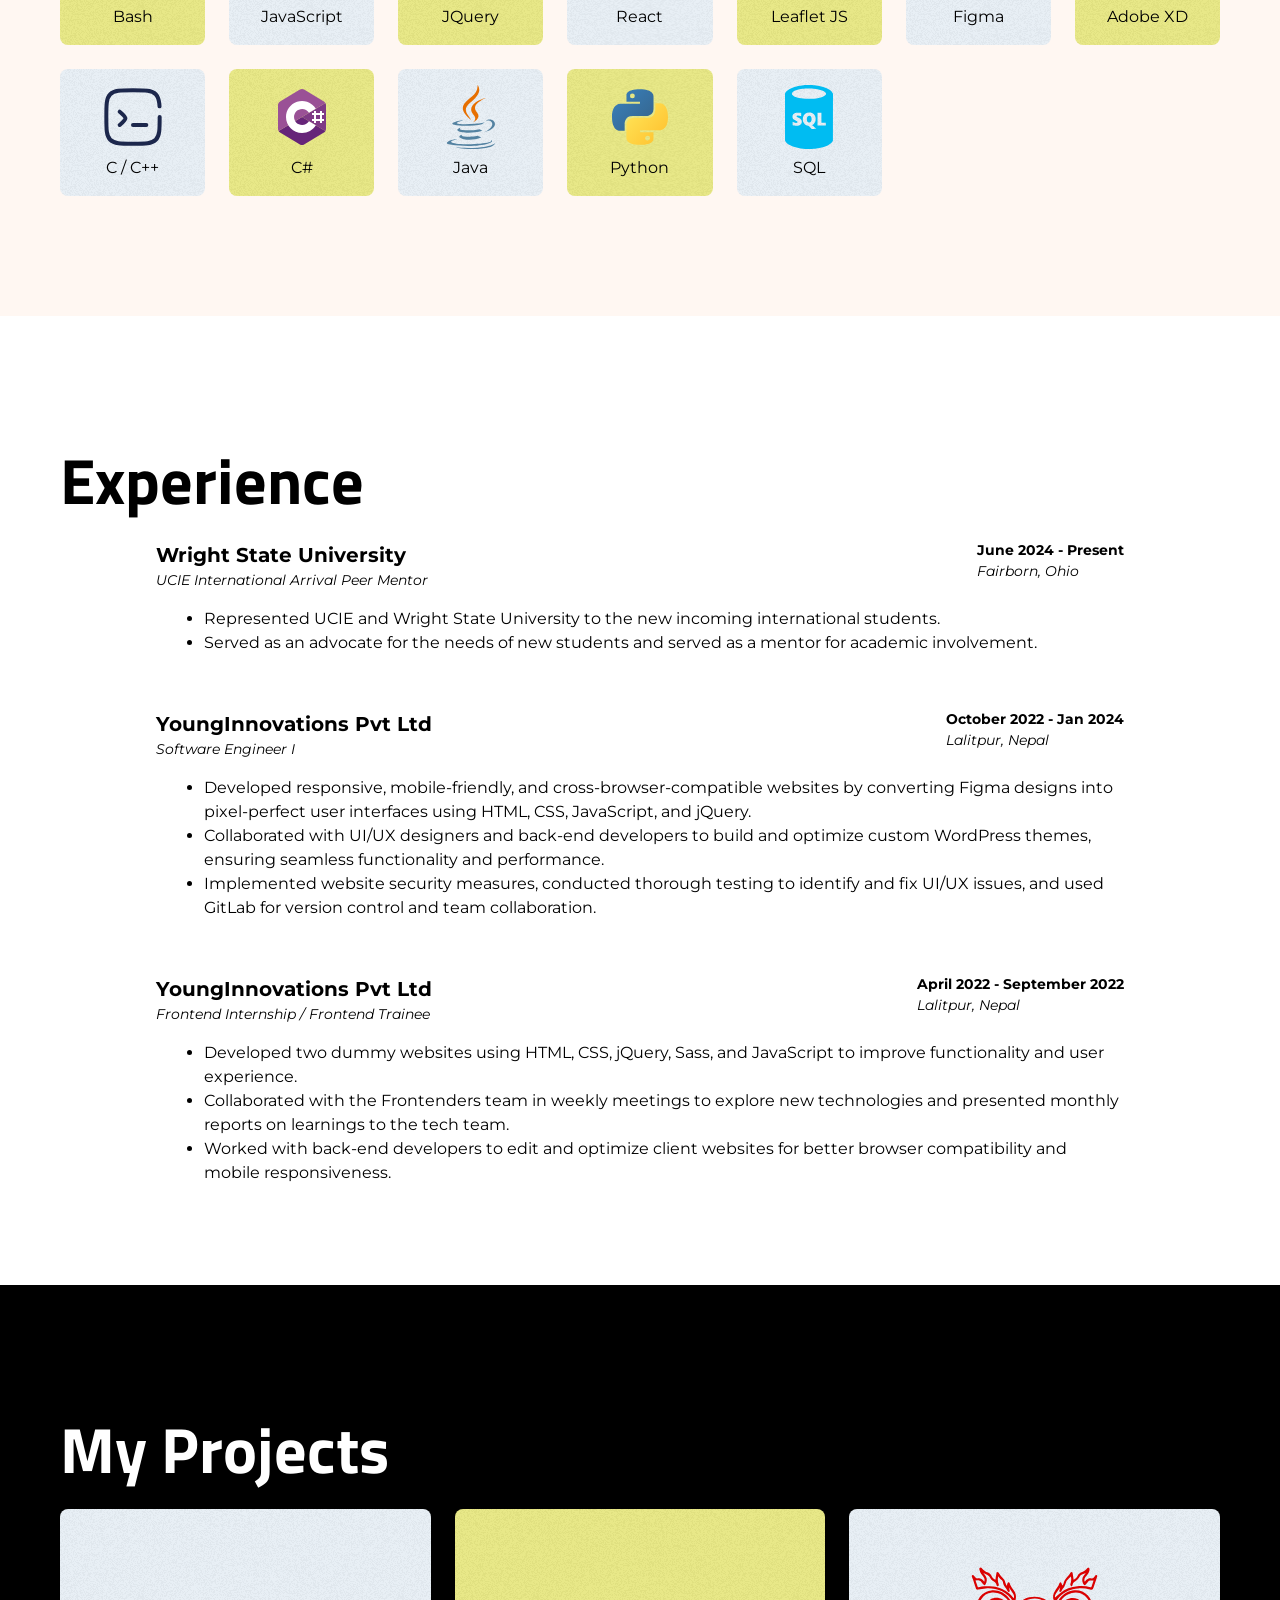
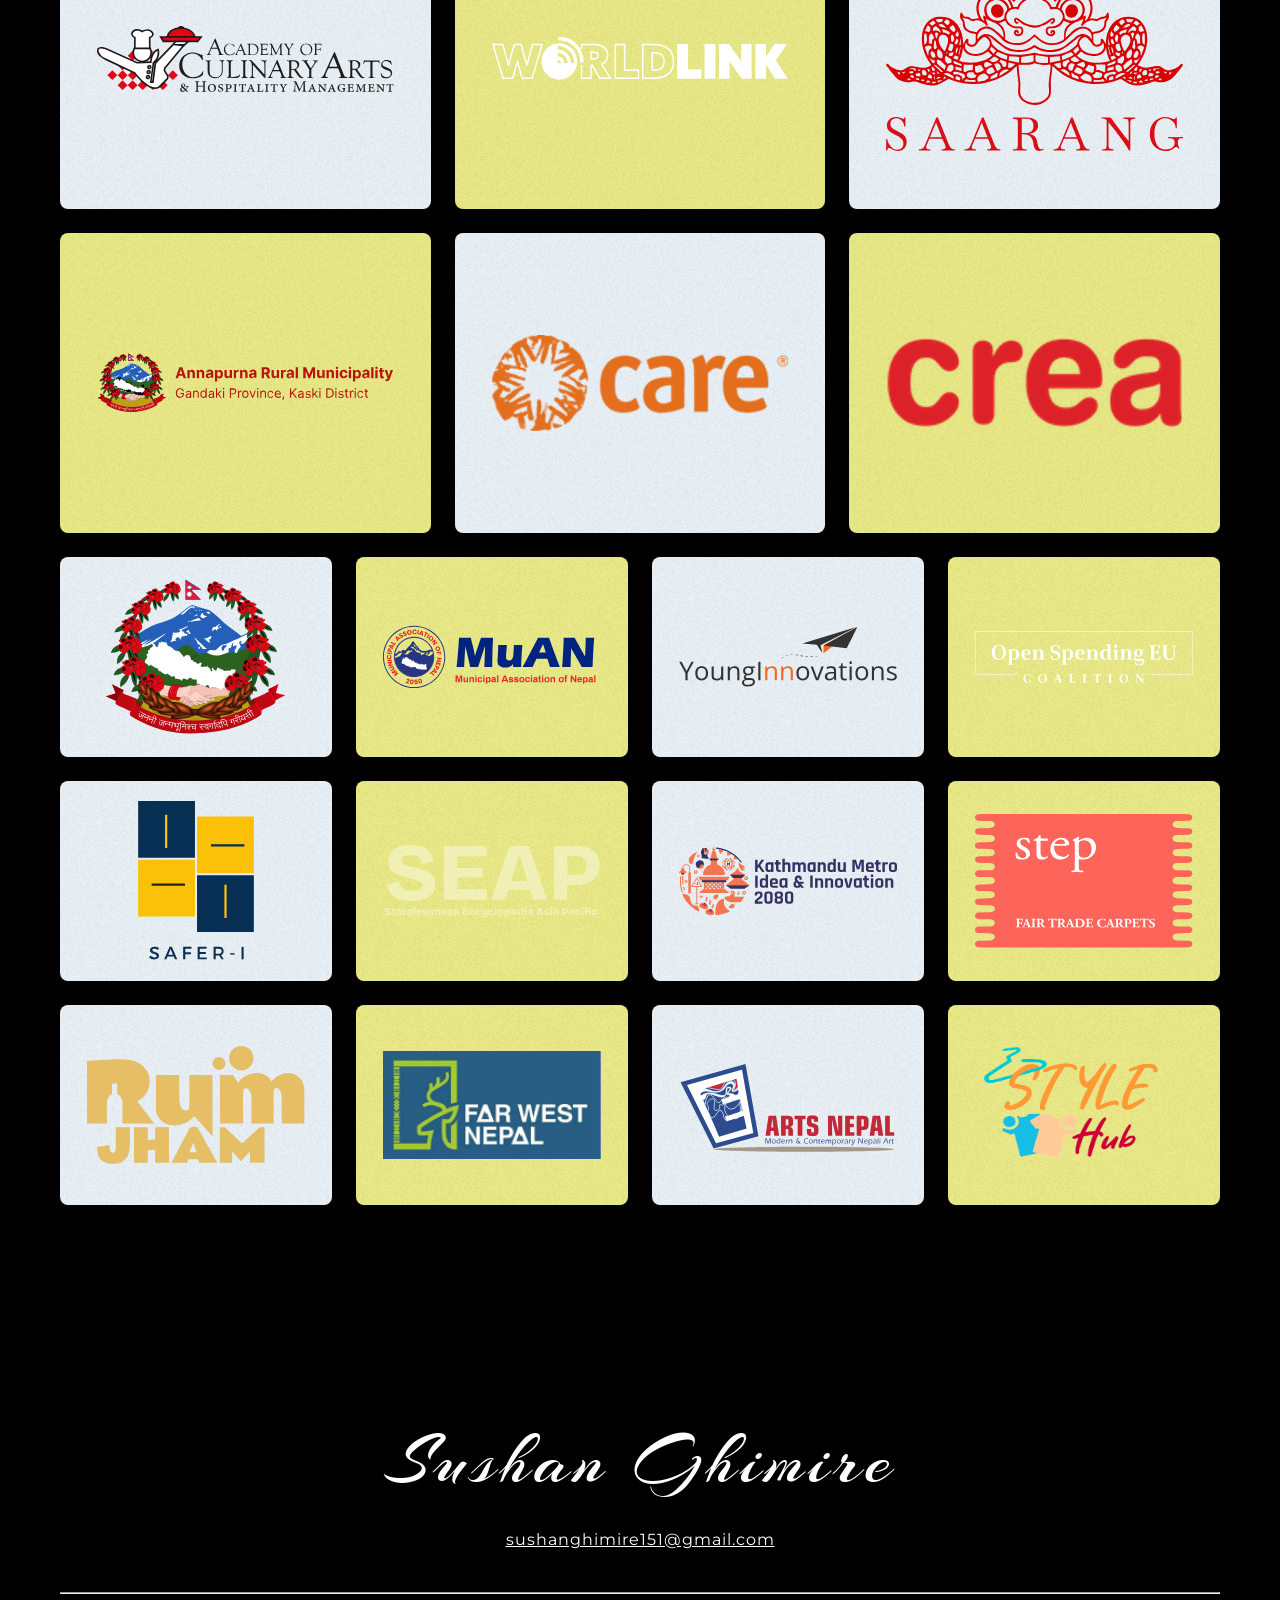
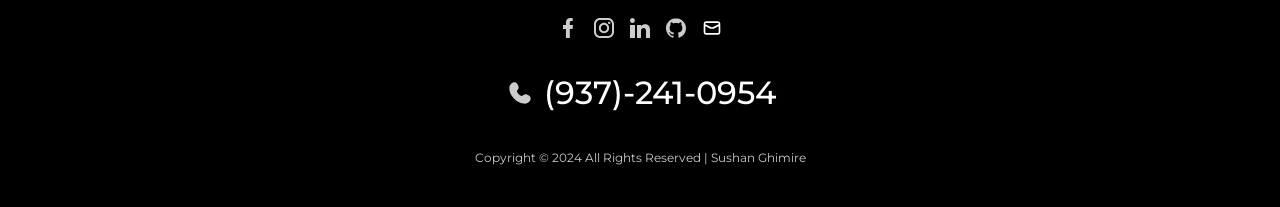
==== commit 53c584bb: "Update bio" ====
--- a/index.html
+++ b/index.html
@@ -76,12 +76,12 @@
 
         <section class="about-section">
             <div class="about-content">
-                <p>I’m a Front-End Developer and Computer Science Master’s student at Wright State University with 2 years of industry experience. Skilled in React, JavaScript, and Tailwind CSS, I build responsive, user-friendly websites that bring designs to life.
+                <p>I’m a Software Engineer with a Master’s in Computer Science from Wright State University and 2+ years of experience building scalable, high-performance web applications. I specialize in React, JavaScript, and modern frontend development, creating responsive, accessible, and production-ready interfaces. My work focuses on performance optimization, clean UI/UX, and delivering real-world solutions used by organizations and users at scale.
+<br>
+I’ve built and deployed multiple live applications, collaborating across teams to turn ideas into reliable, user-focused products.
+
                     <br>
-                    When I’m not coding, you’ll probably find me lost in music, playing the flute or piano. Whether it’s fine-tuning a website or a melody, I love creating things that resonate!
-                <br>
-                    <br>
-                    <span style="font-weight:bold;">🎯 Currently seeking Software Development Internships</span>
+                    <span style="font-weight:bold;">🎯 Currently seeking full-time Software Engineering opportunities and ready to contribute from day one.</span>
                 </p>
             </div>
             <div class="about-image">
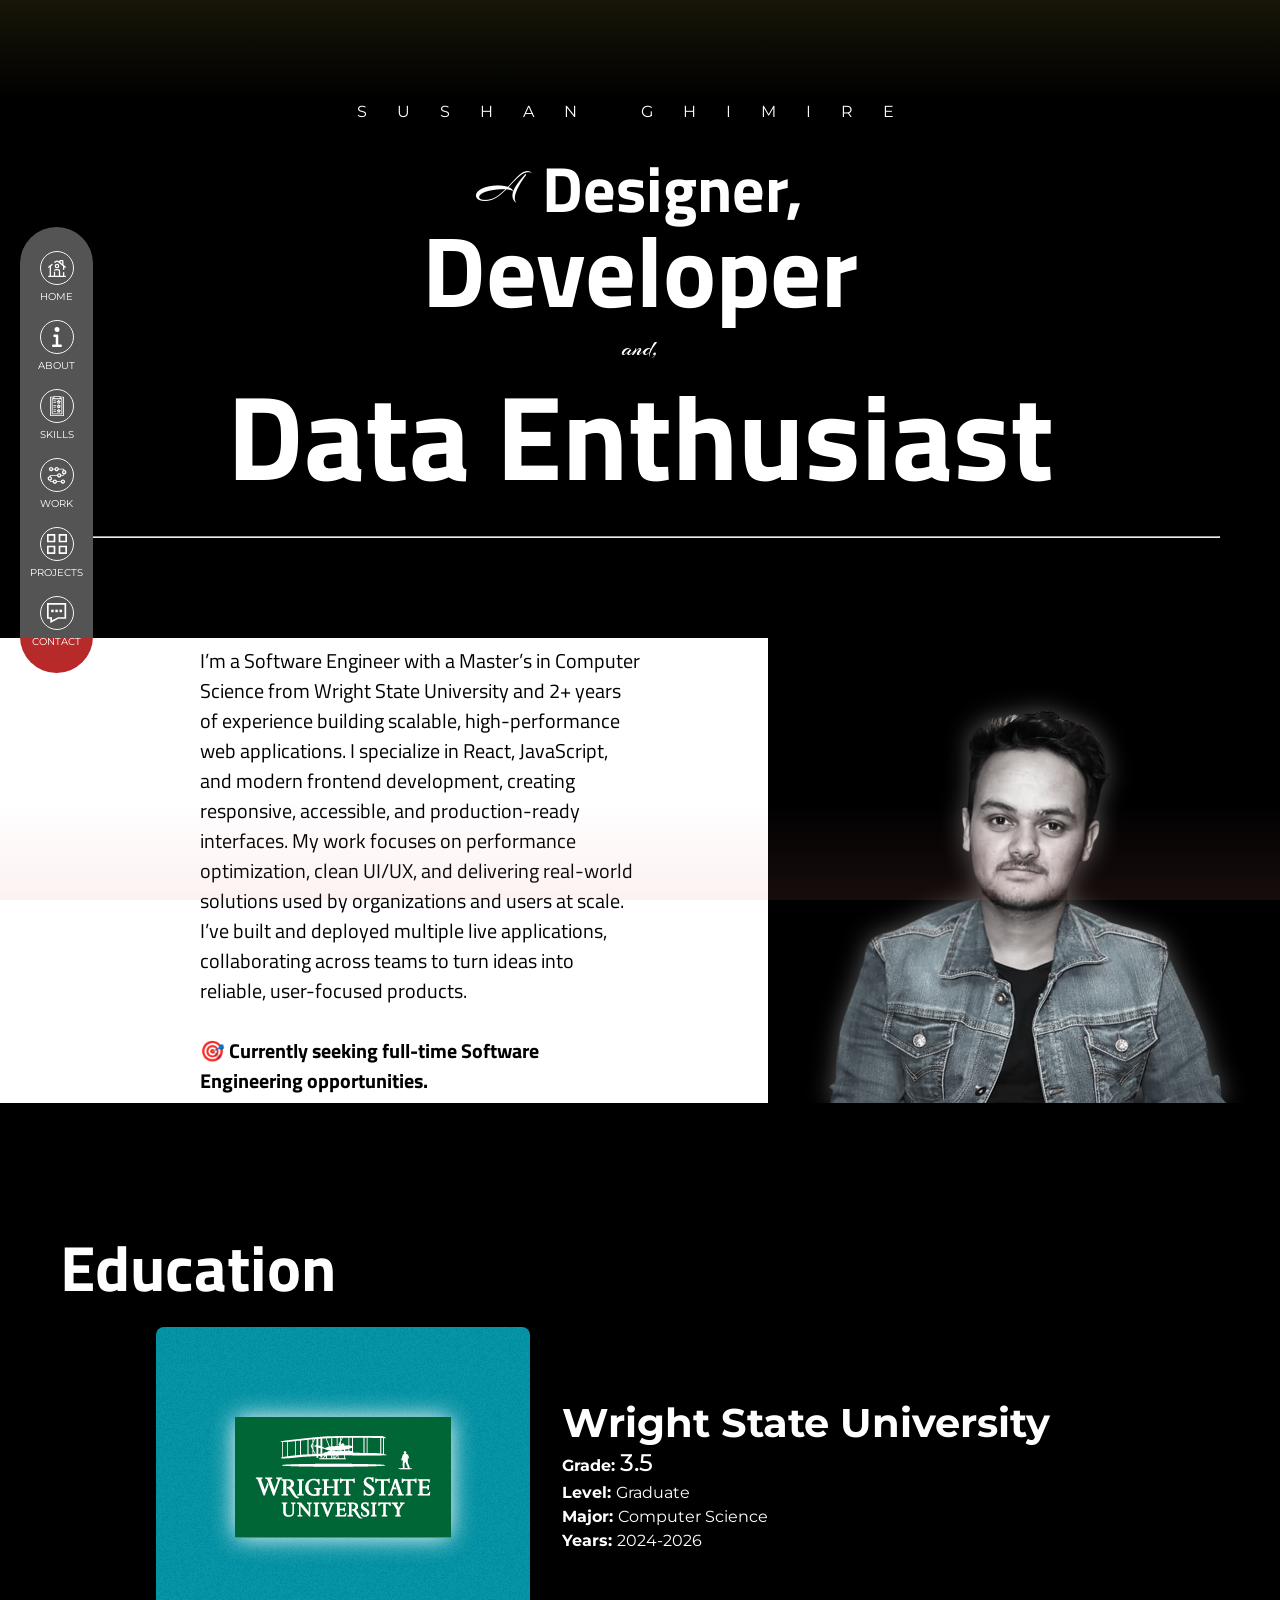
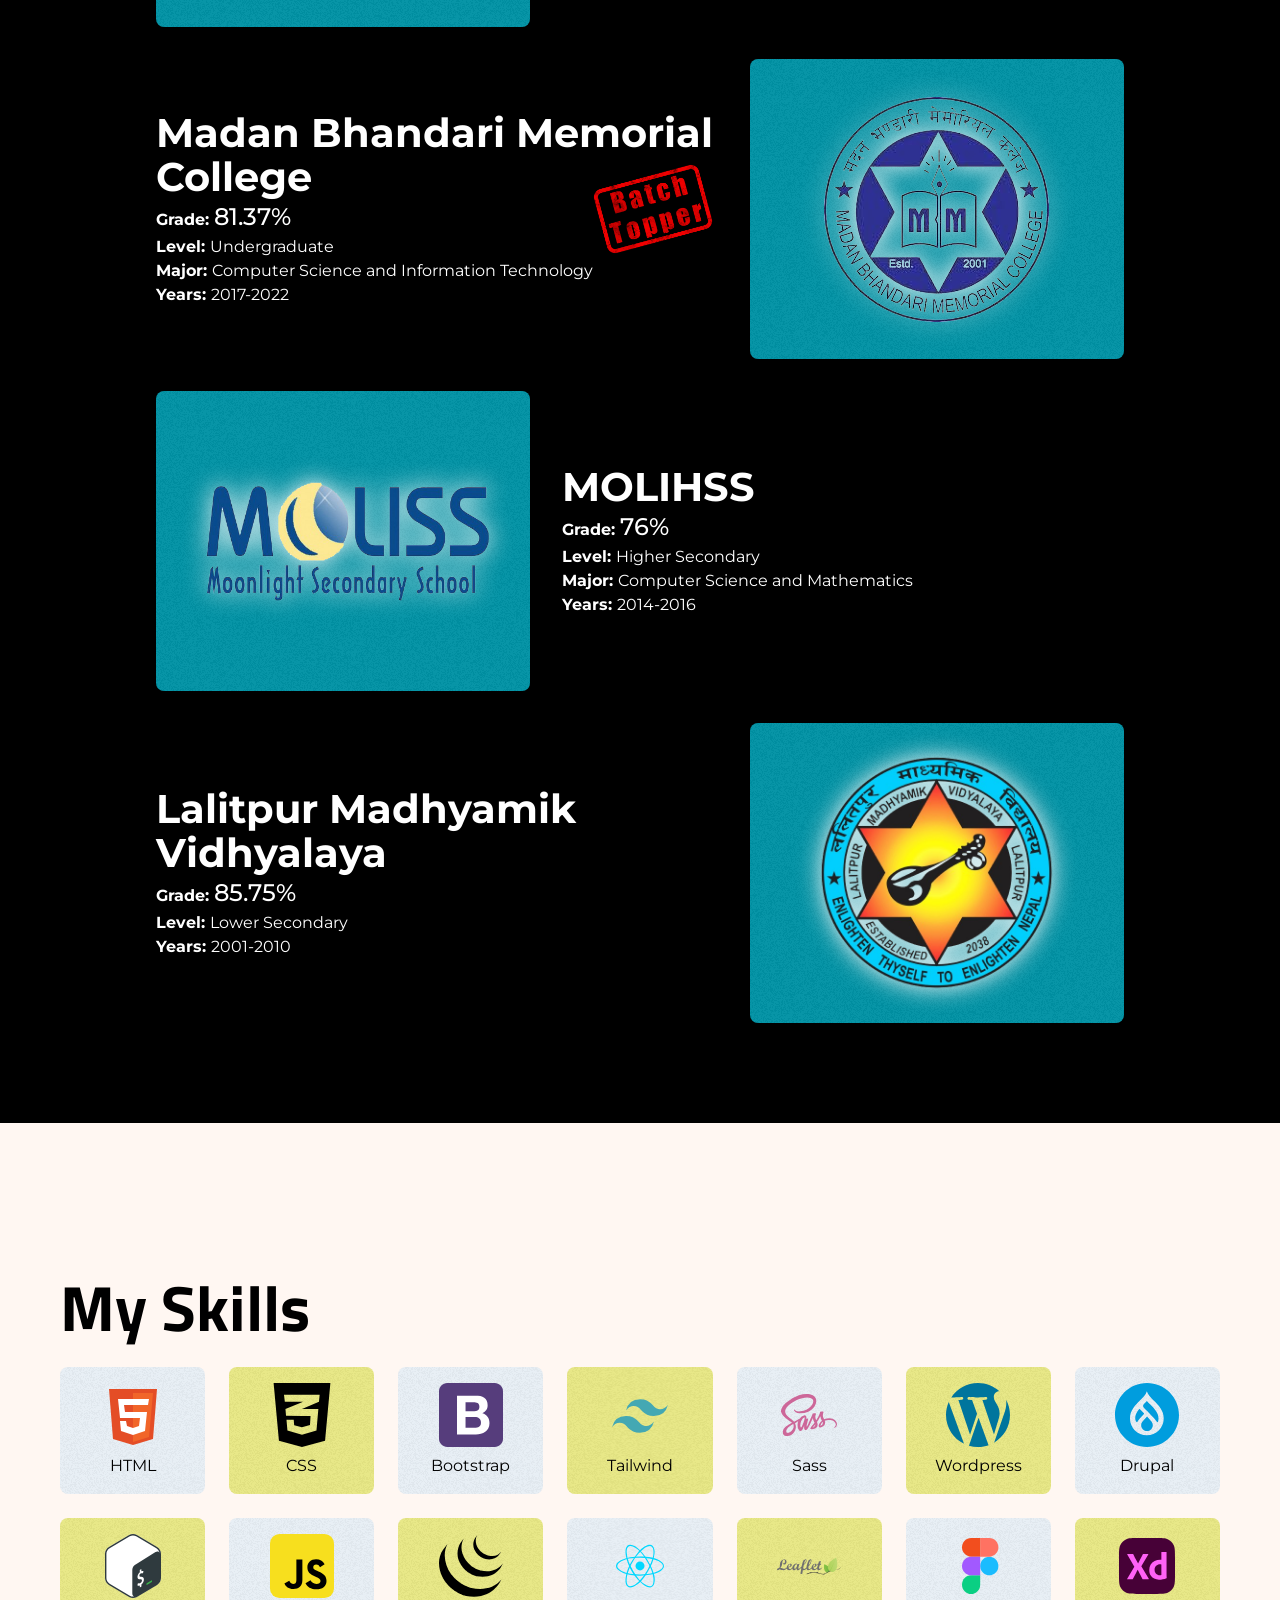
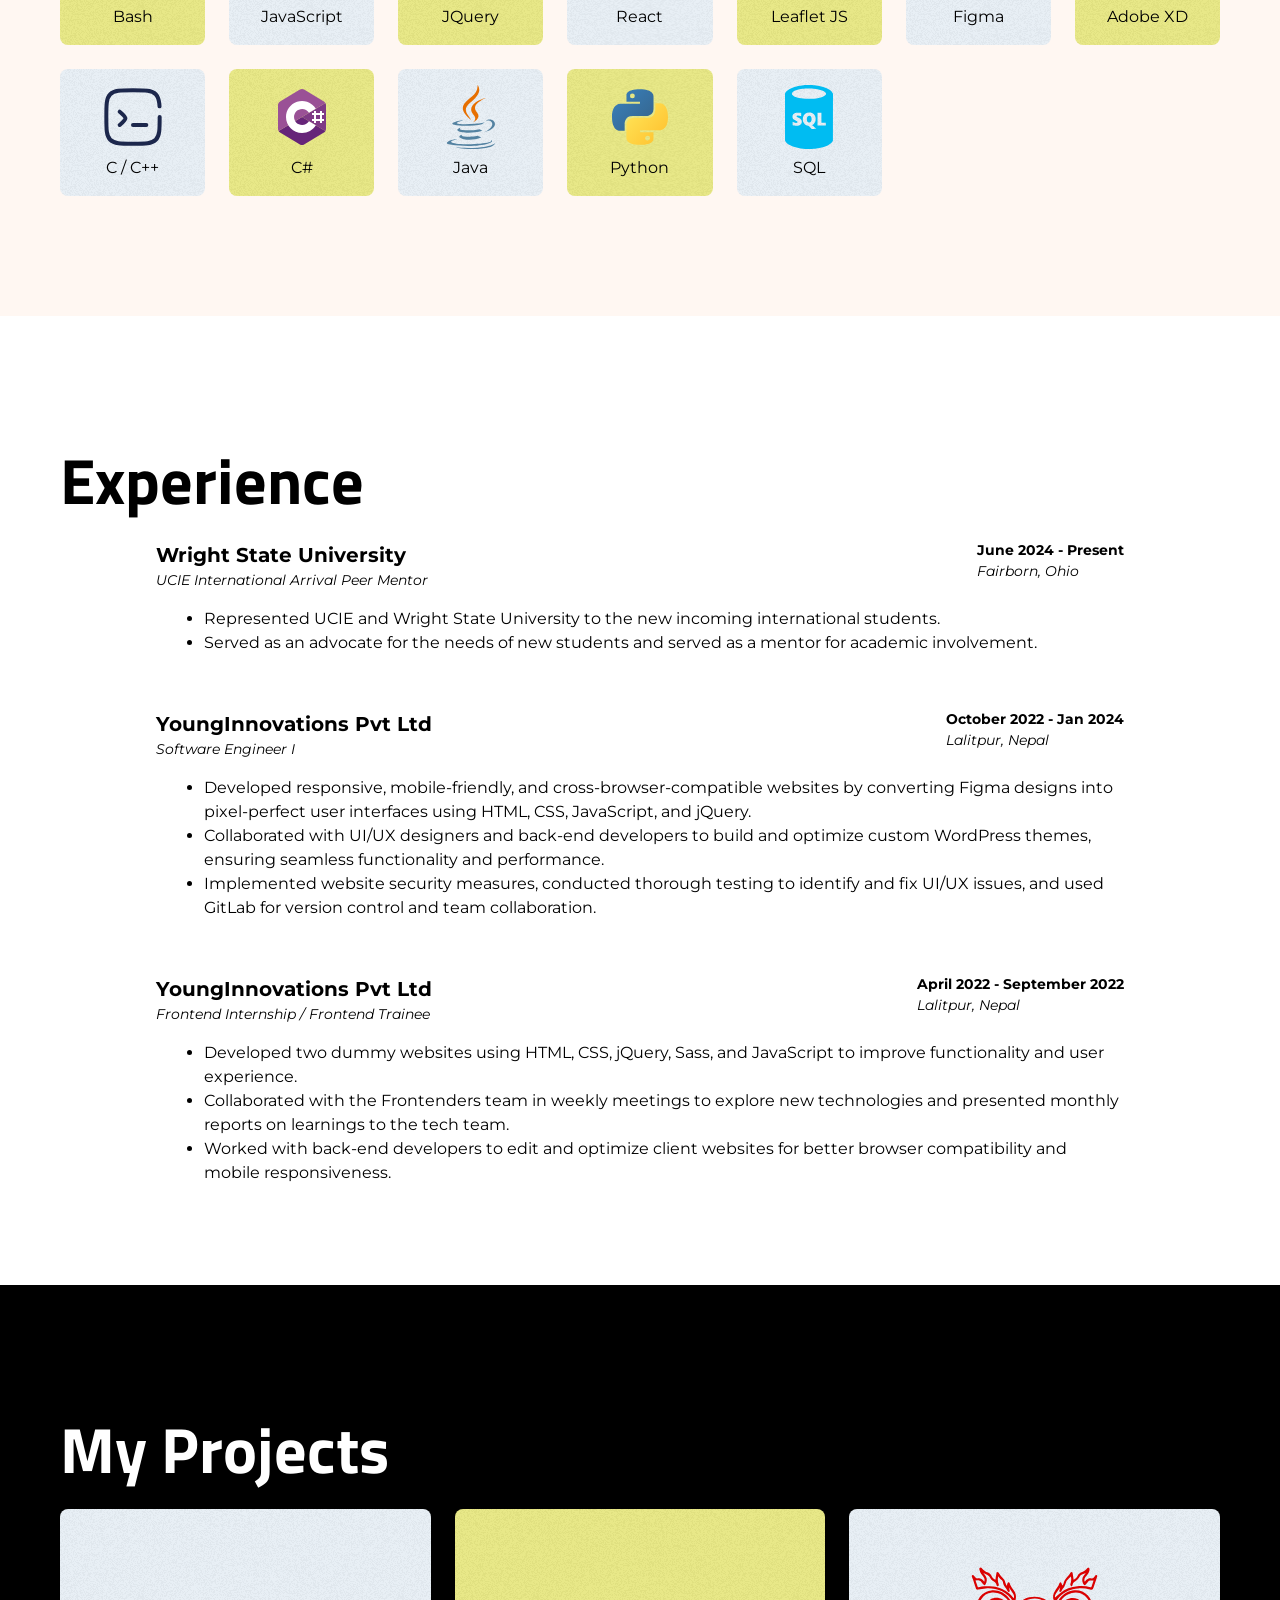
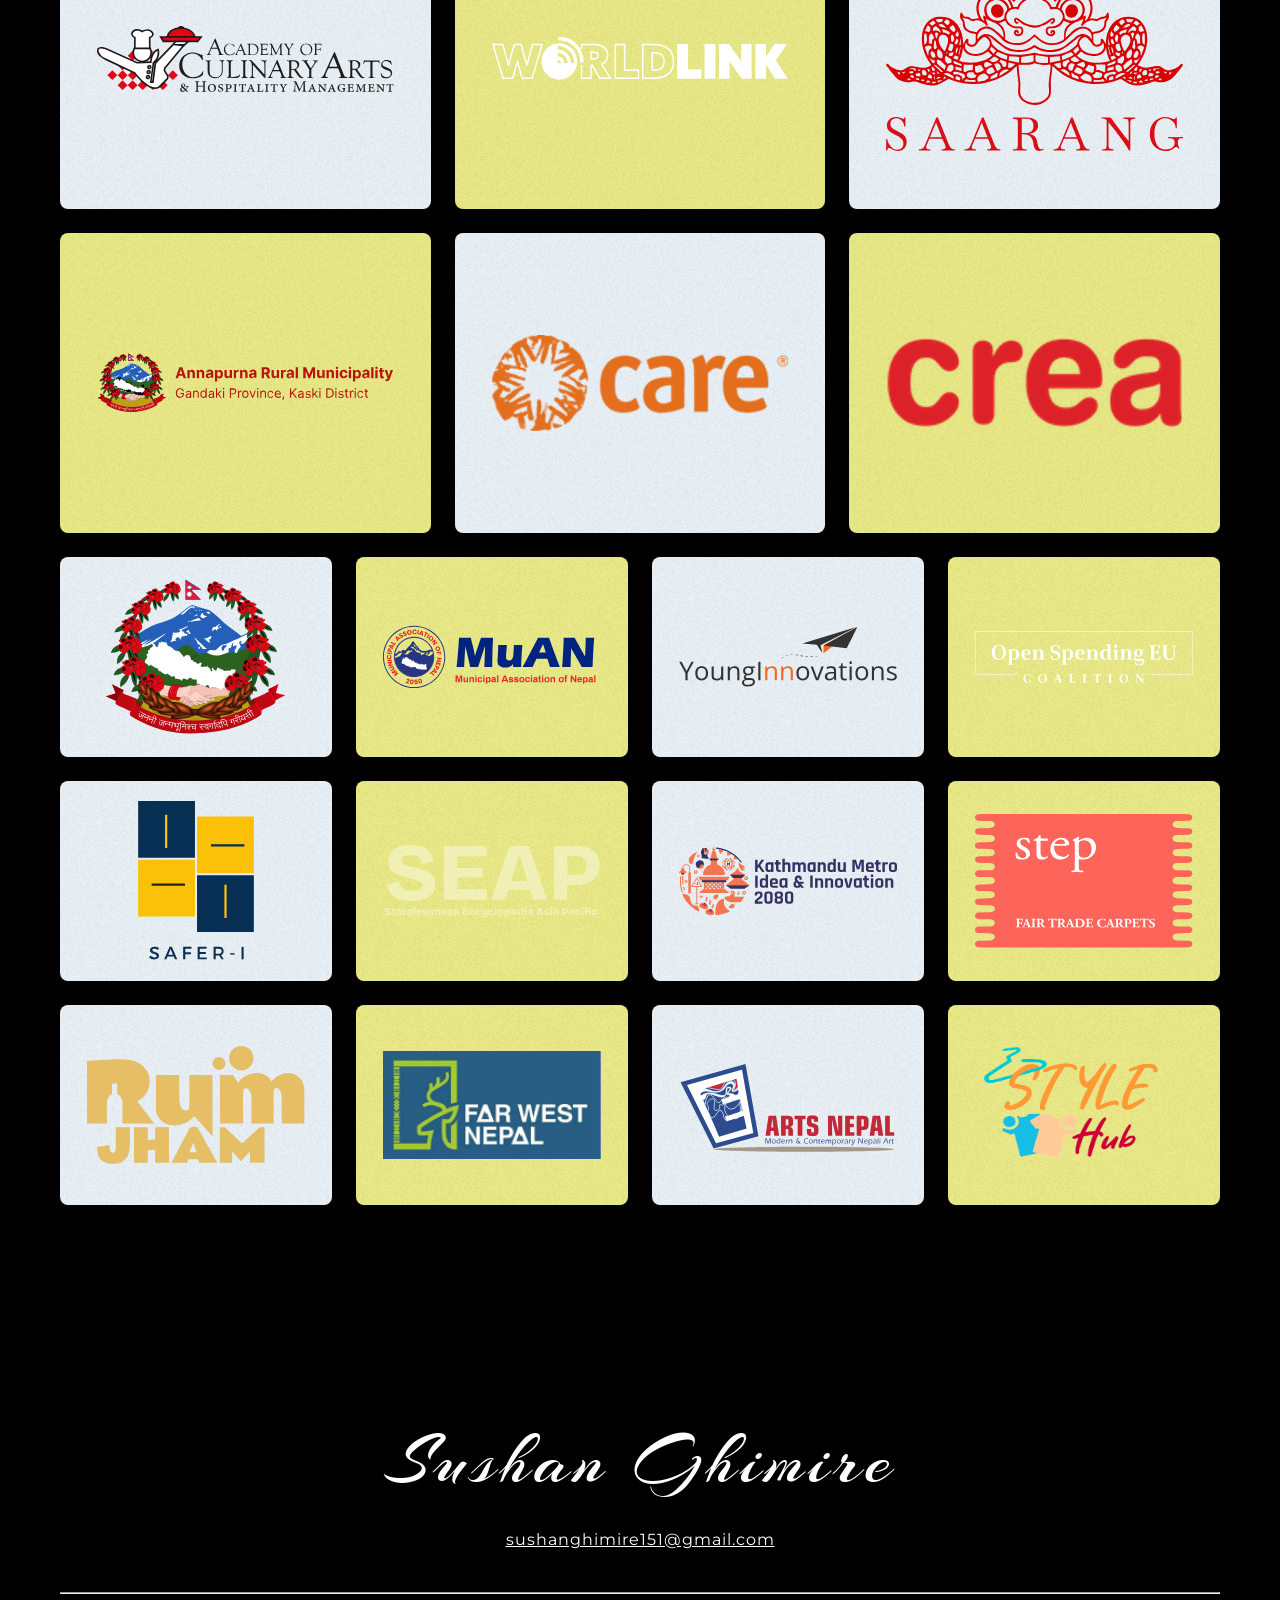
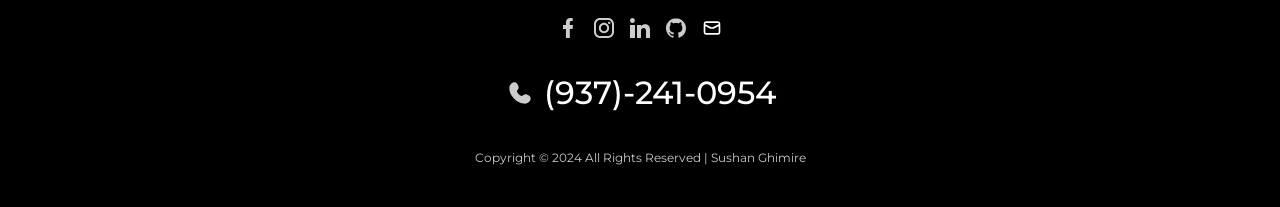
==== commit 9c801183: "Update about and education section" ====
--- a/index.html
+++ b/index.html
@@ -79,9 +79,9 @@
                 <p>I’m a Software Engineer with a Master’s in Computer Science from Wright State University and 2+ years of experience building scalable, high-performance web applications. I specialize in React, JavaScript, and modern frontend development, creating responsive, accessible, and production-ready interfaces. My work focuses on performance optimization, clean UI/UX, and delivering real-world solutions used by organizations and users at scale.
 <br>
 I’ve built and deployed multiple live applications, collaborating across teams to turn ideas into reliable, user-focused products.
-
+<br>
                     <br>
-                    <span style="font-weight:bold;">🎯 Currently seeking full-time Software Engineering opportunities and ready to contribute from day one.</span>
+                    <span style="font-weight:bold;">🎯 Currently seeking full-time Software Engineering opportunities.</span>
                 </p>
             </div>
             <div class="about-image">
@@ -102,11 +102,11 @@
                         <div class="detail">
                             <div>
                                 <p class="name">Wright State University</p>
-                                <p class="years"><b>Graduating: </b>2026</p>
-                                <p class="grade"><span style="font-size: 16px; font-weight: 700;">Grade: </span>3.4
+                                <p class="grade"><span style="font-size: 16px; font-weight: 700;">Grade: </span>3.5
                                 </p>
                                 <p class="level"><b>Level: </b>Graduate</p>
                                 <p class="level"><b>Major: </b>Computer Science</p>
+                                <p class="years"><b>Years: </b>2024-2026</p>
                             </div>
                         </div>
                     </div>
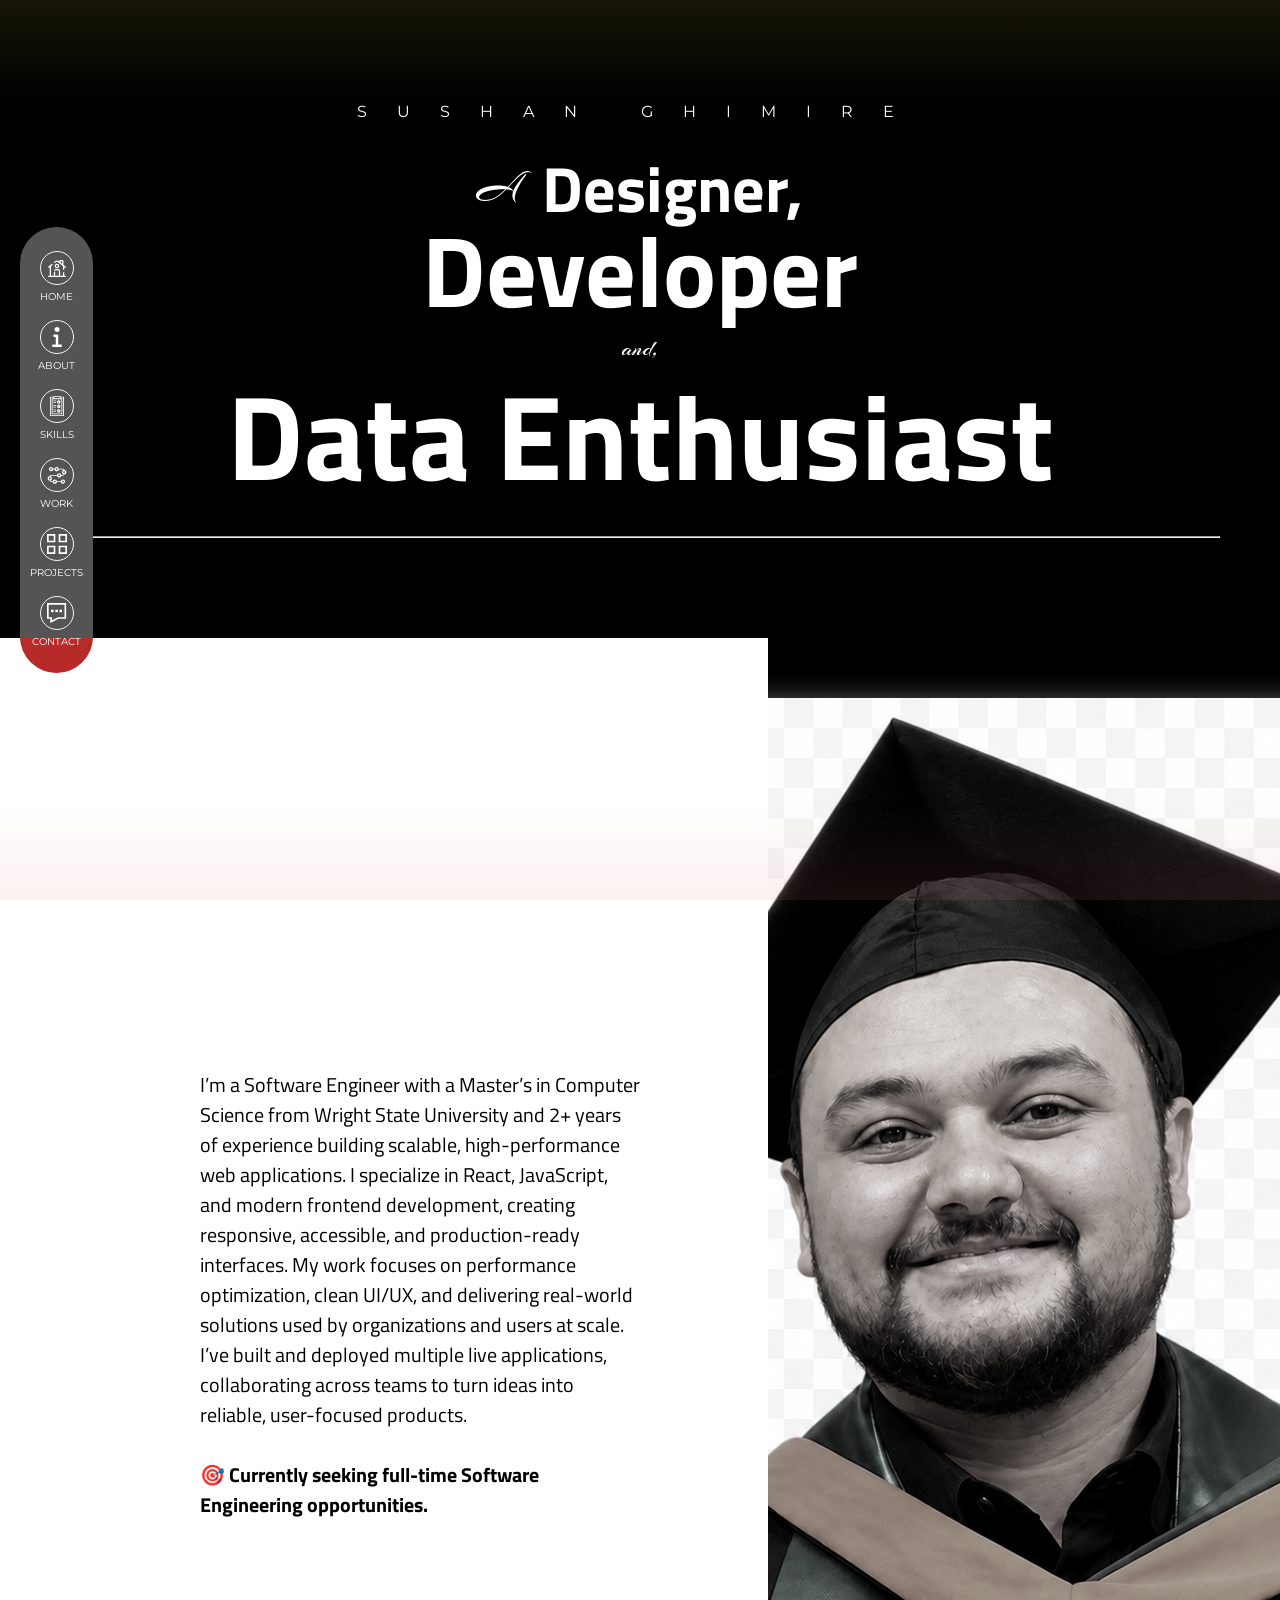
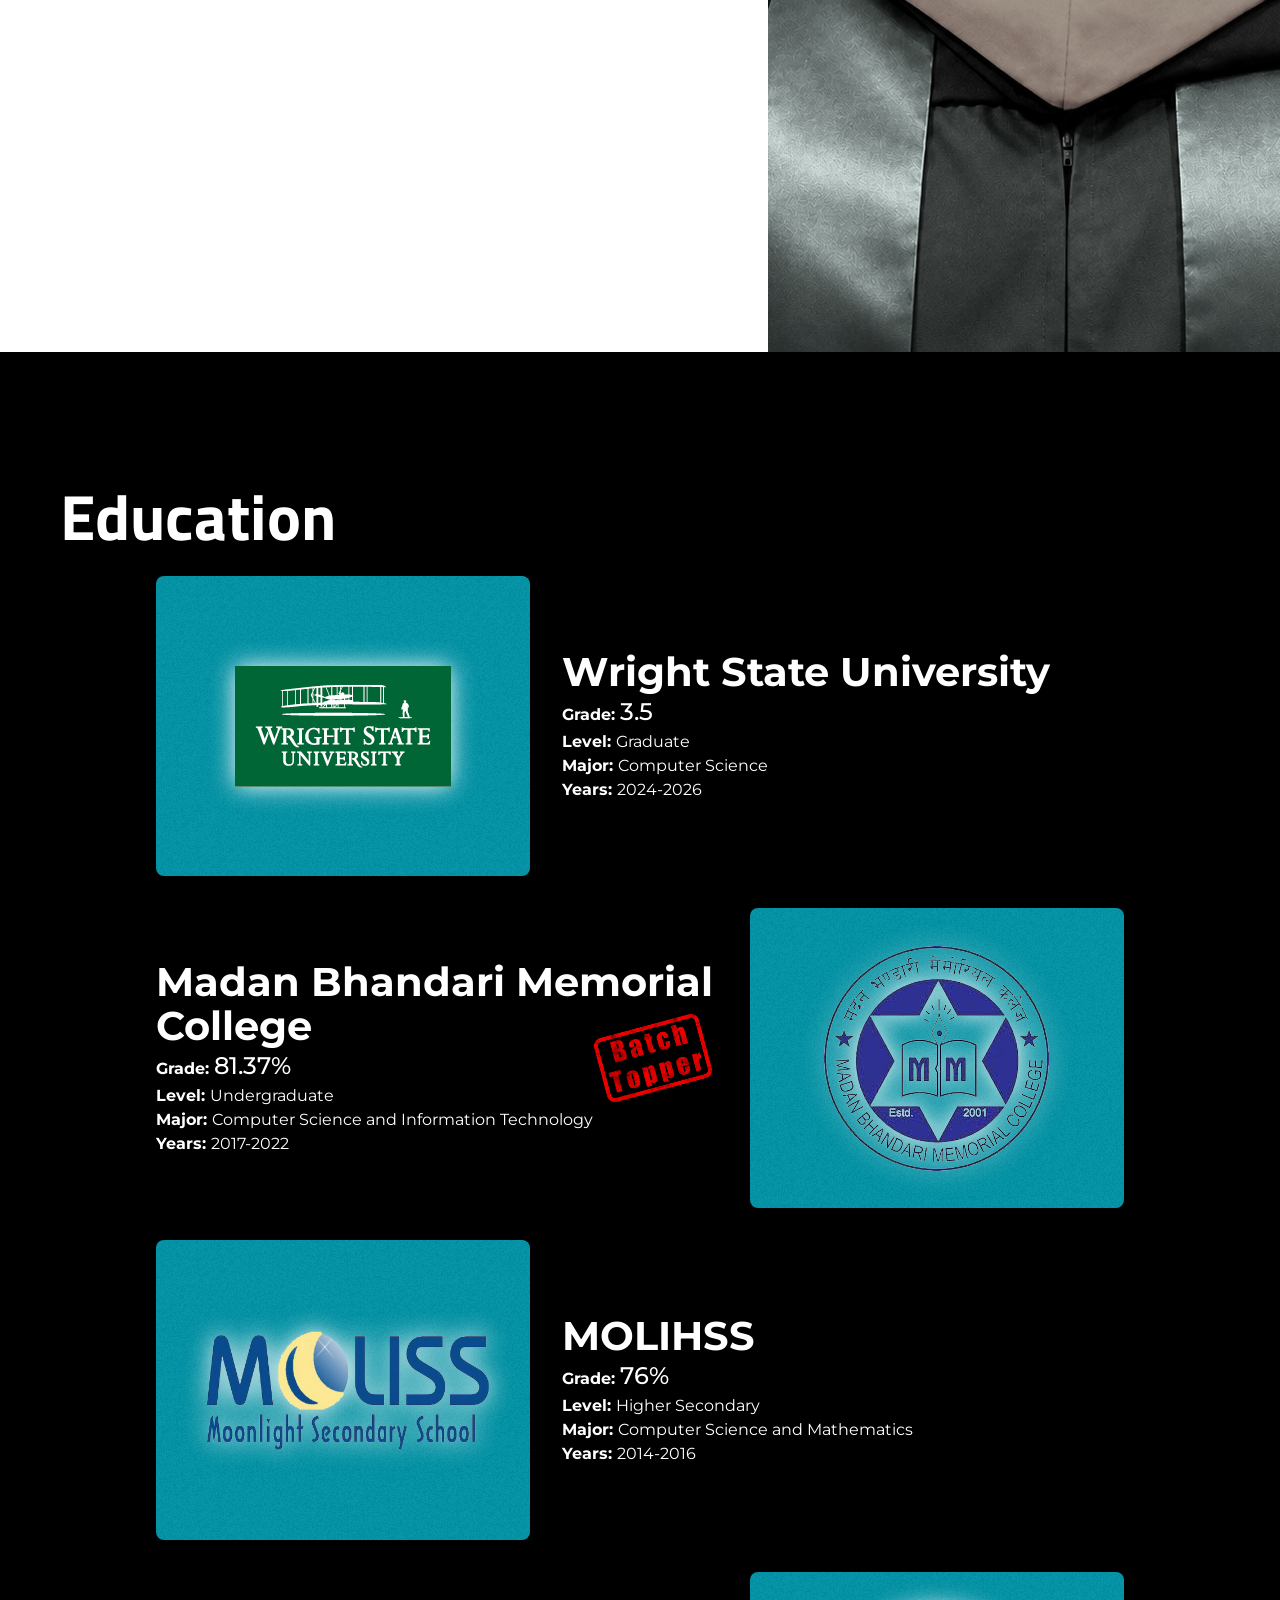
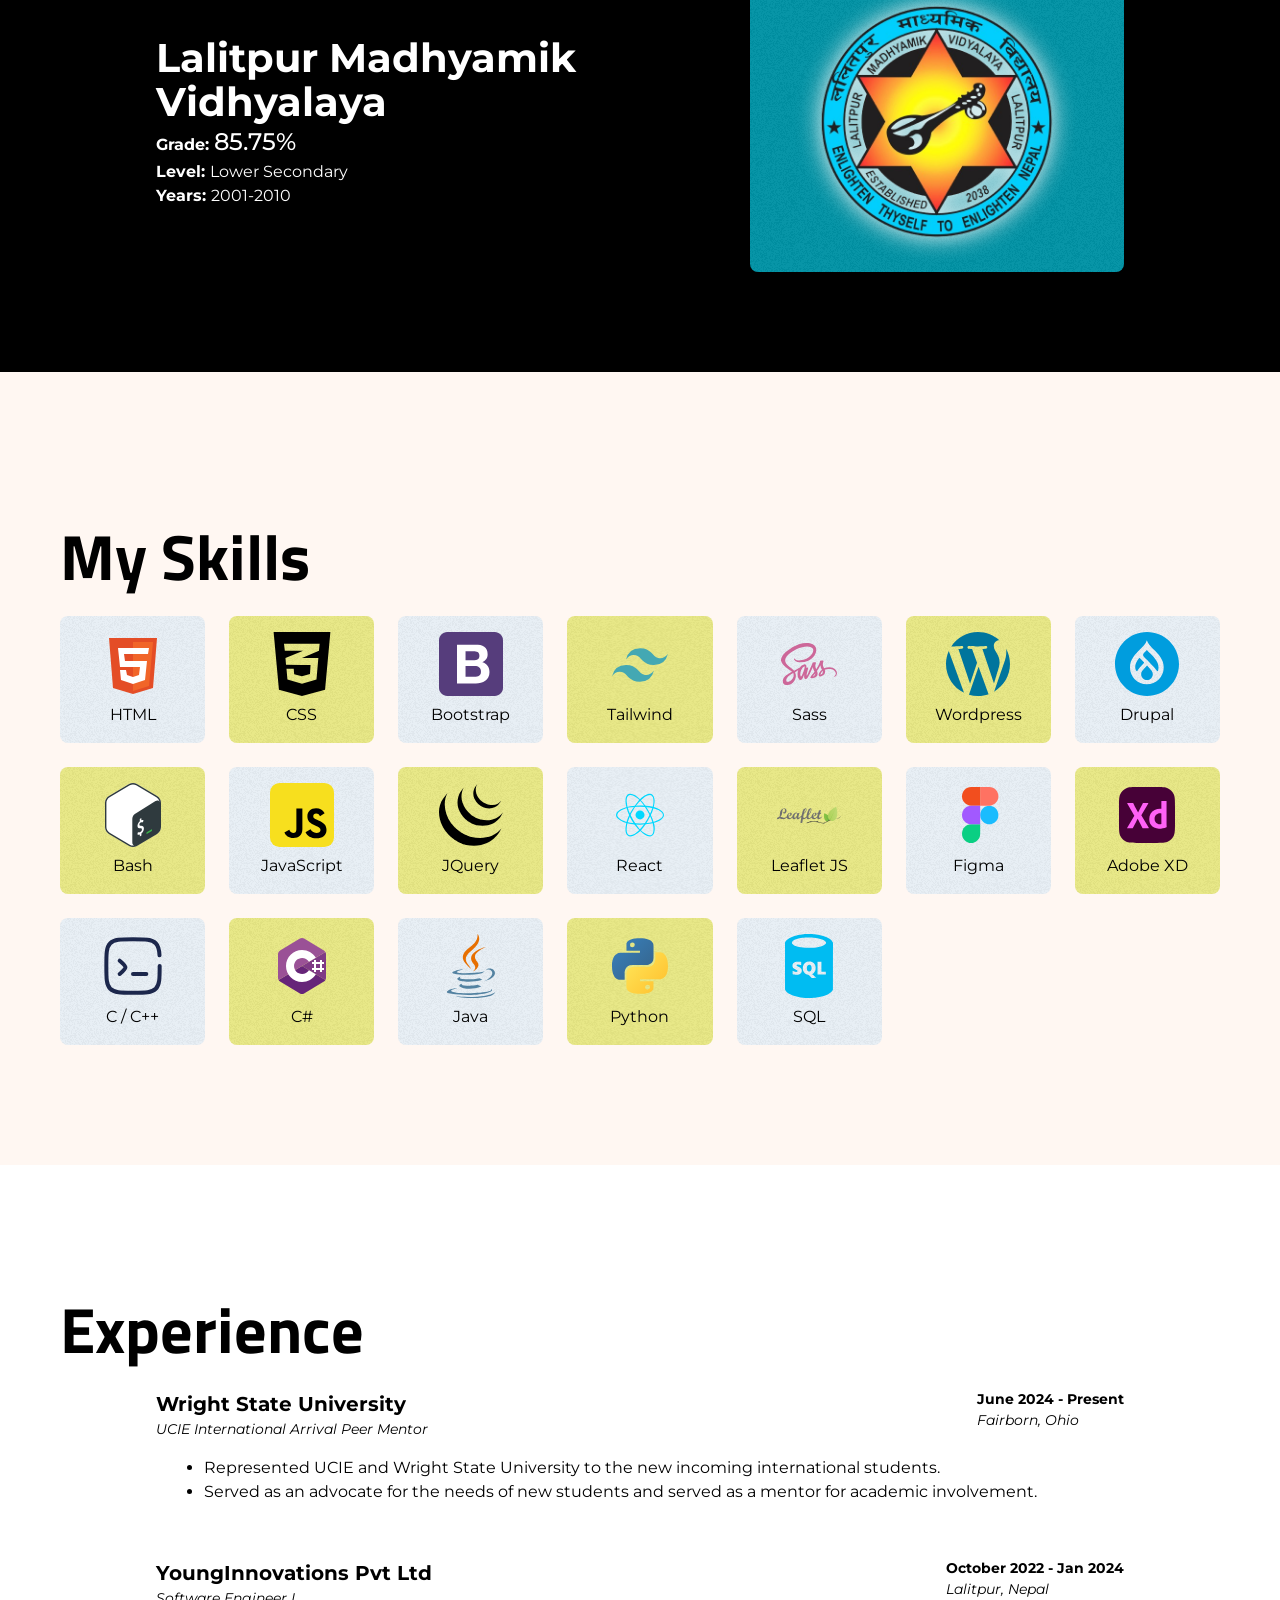
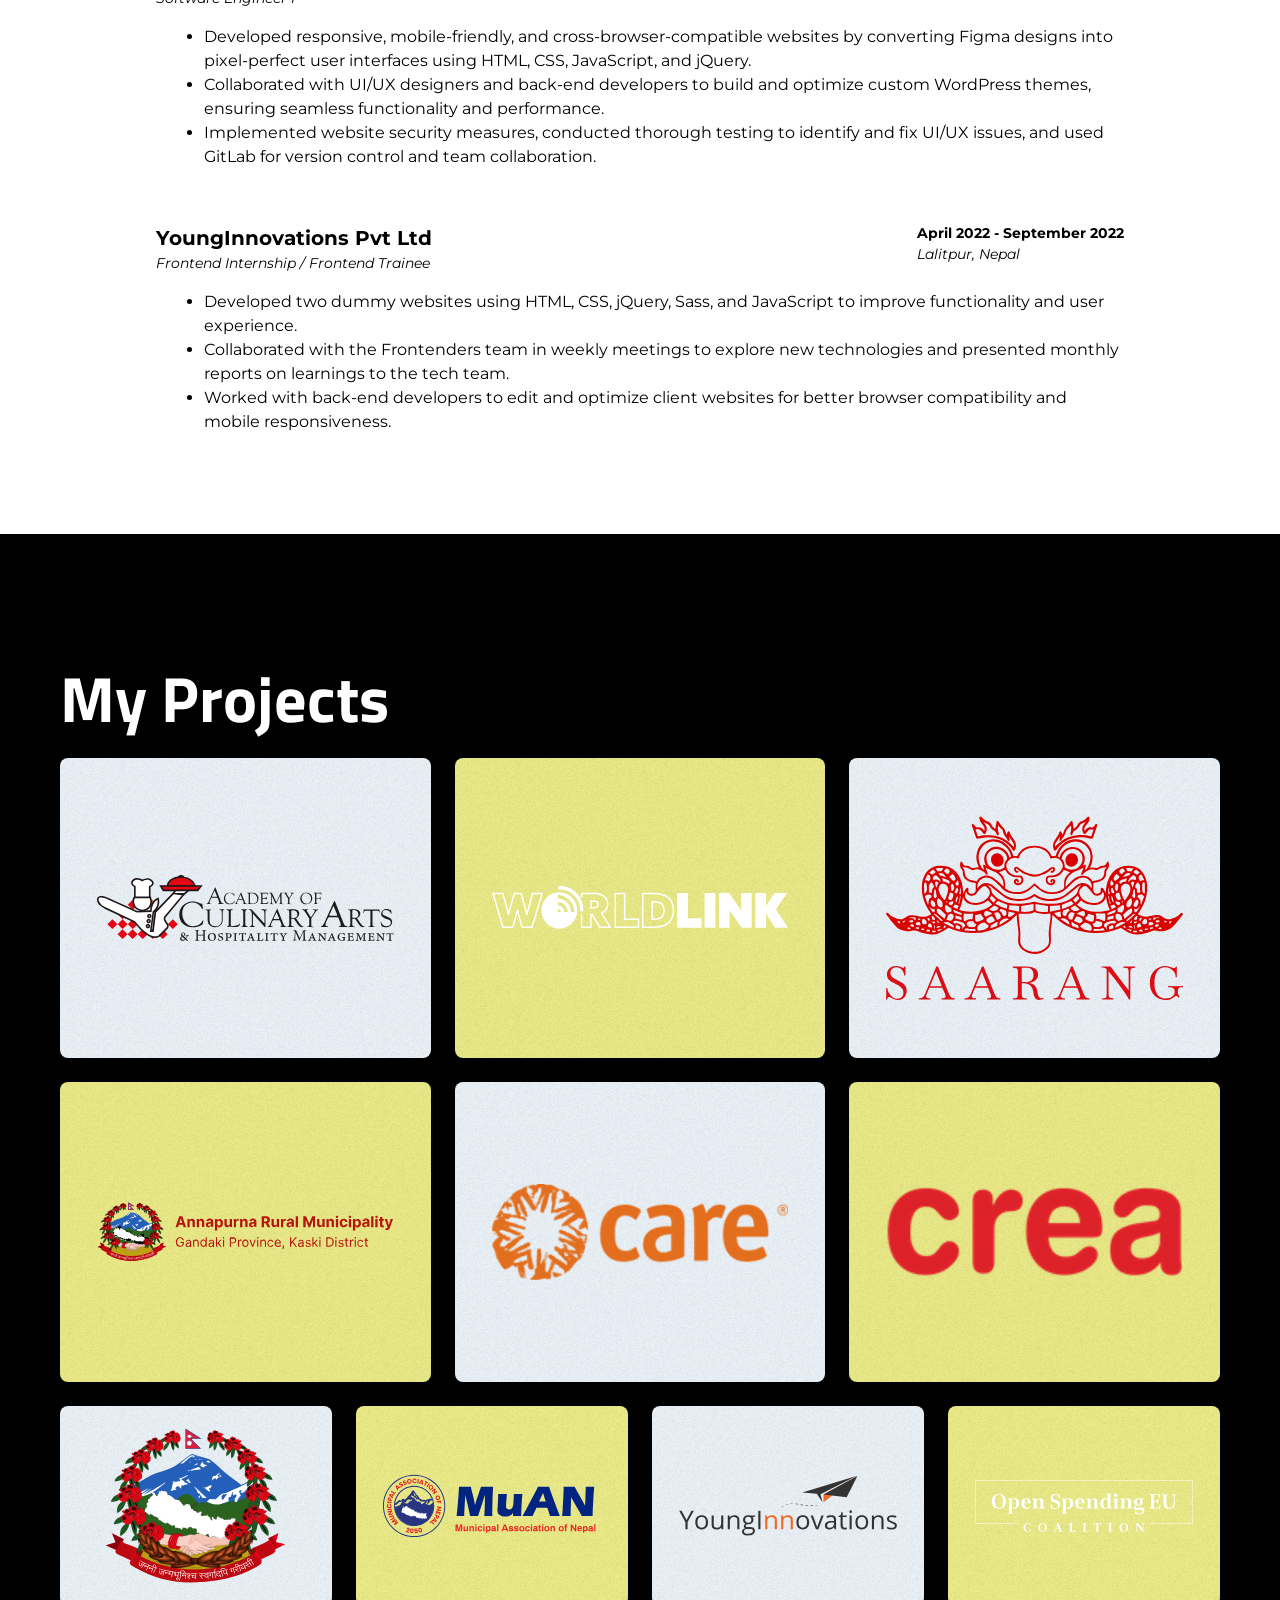
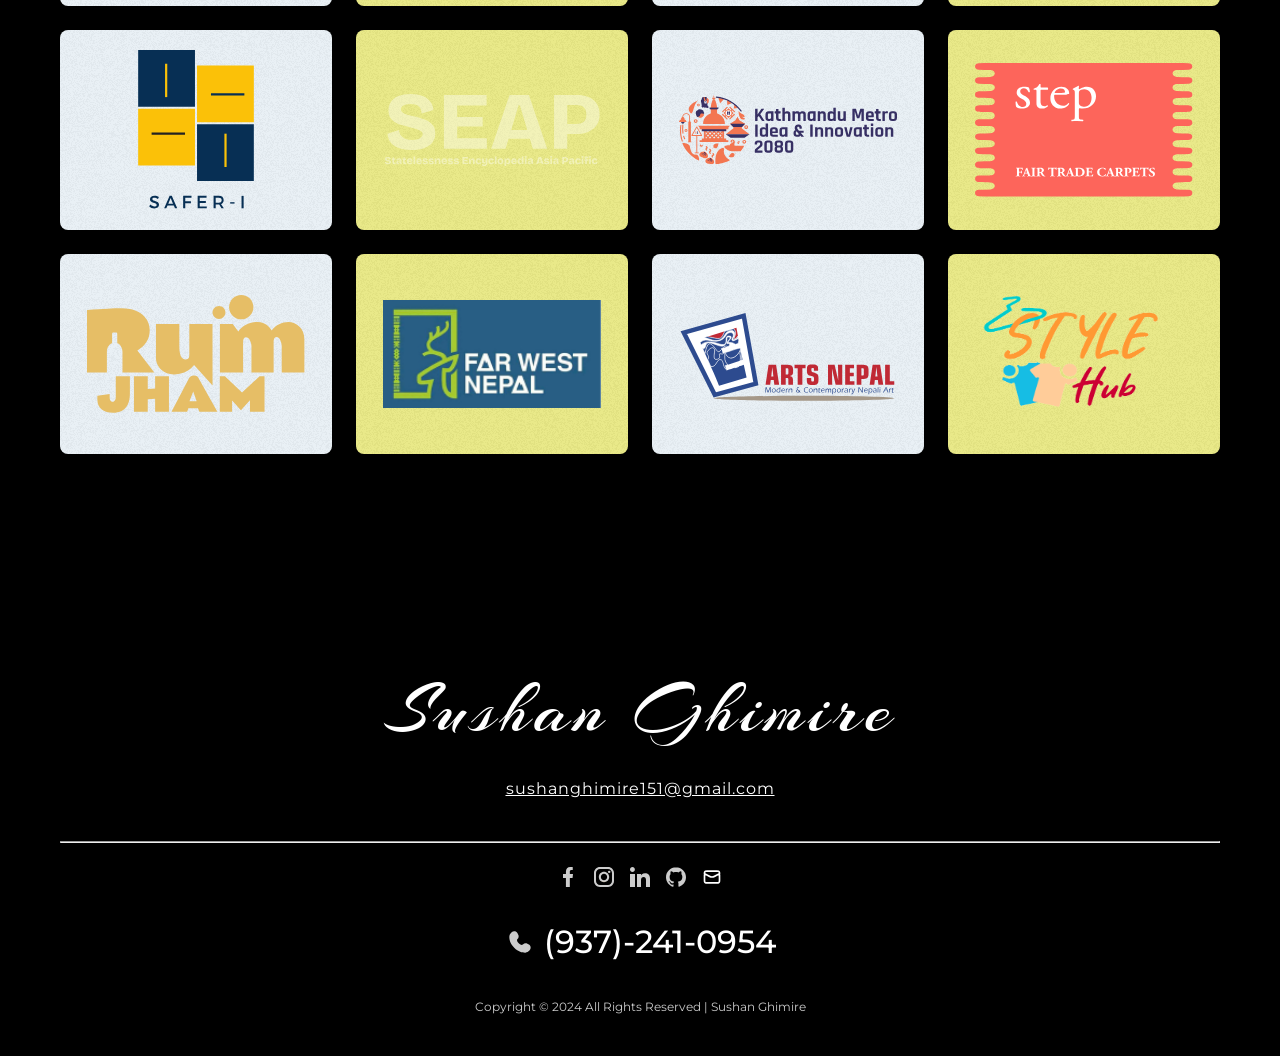
==== commit 24e4b3e1: "Updated profile image" ====
--- a/index.html
+++ b/index.html
@@ -85,7 +85,7 @@
                 </p>
             </div>
             <div class="about-image">
-                <img src="./img/sushan-photo.png" alt="Sushan photo" class="about-img">
+                <img src="./img/sushan-photo-grad.png" alt="Sushan photo" class="about-img">
             </div>
         </section>
 
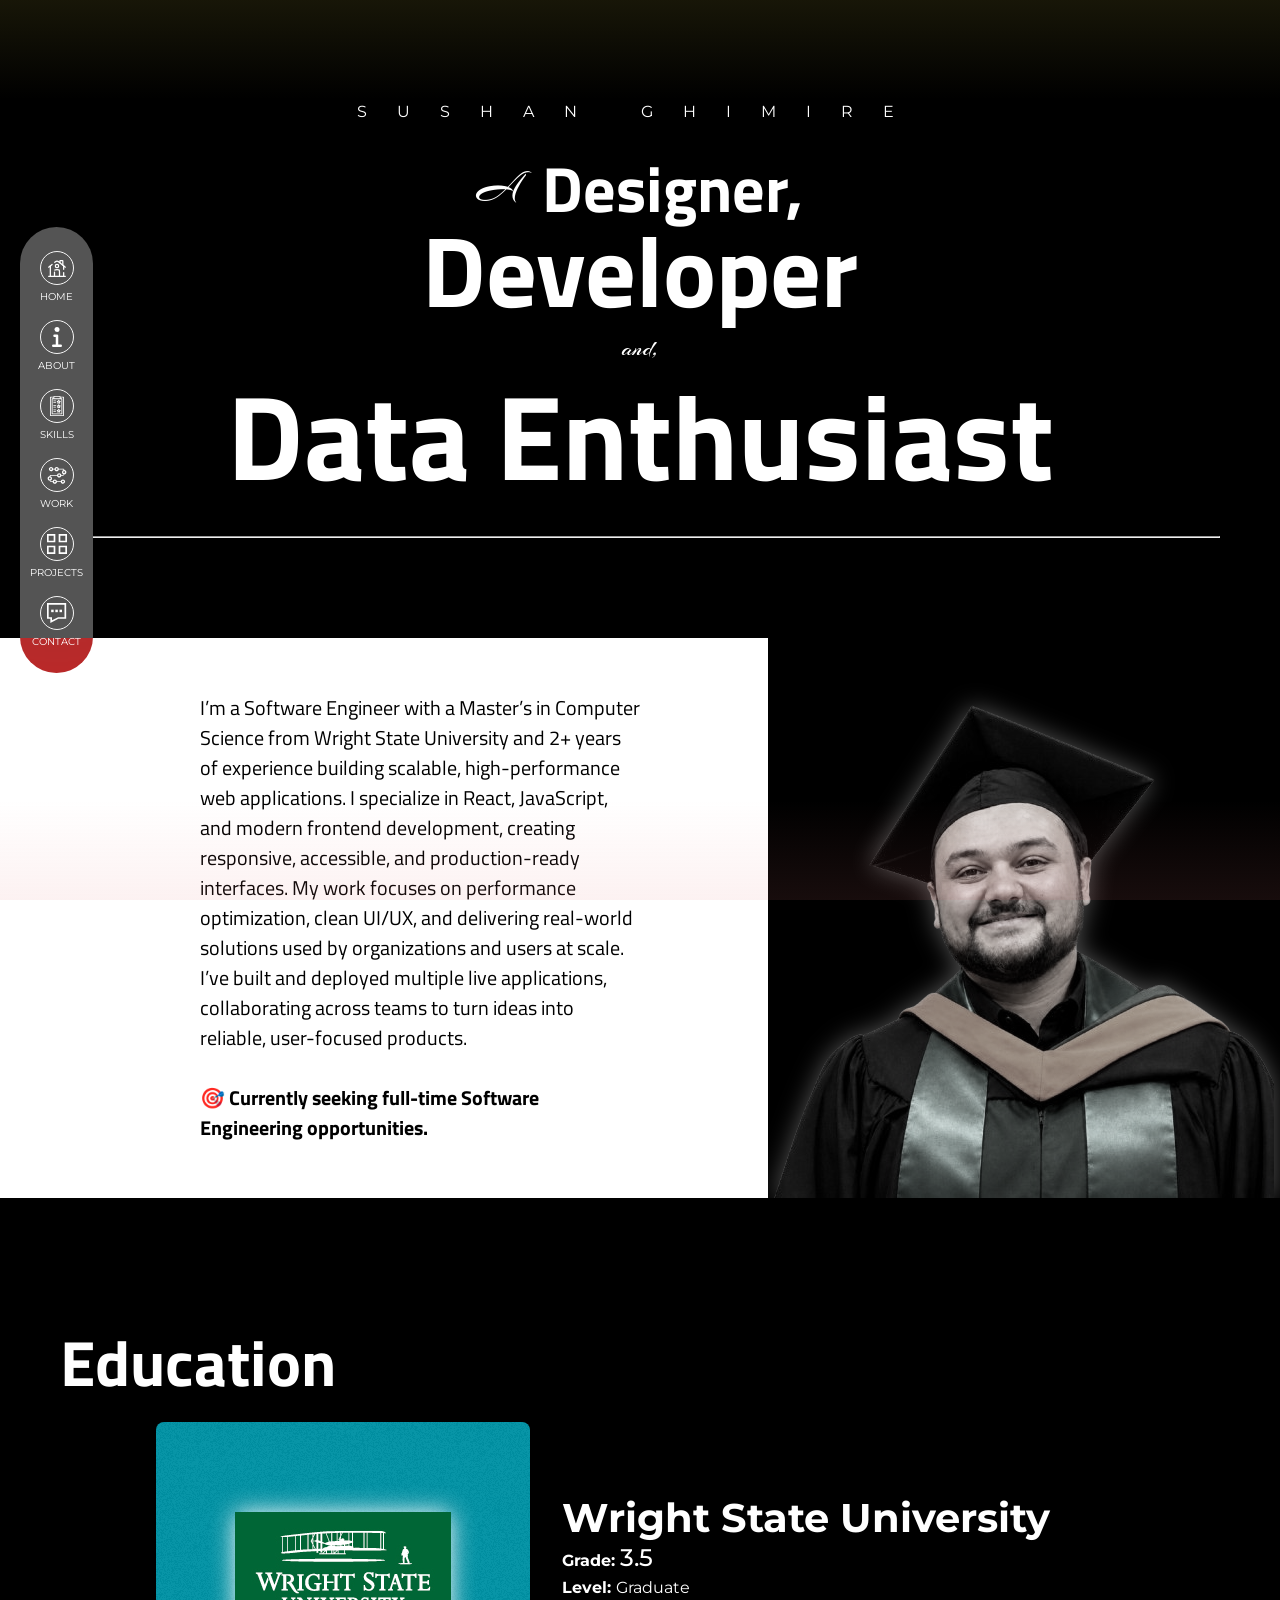
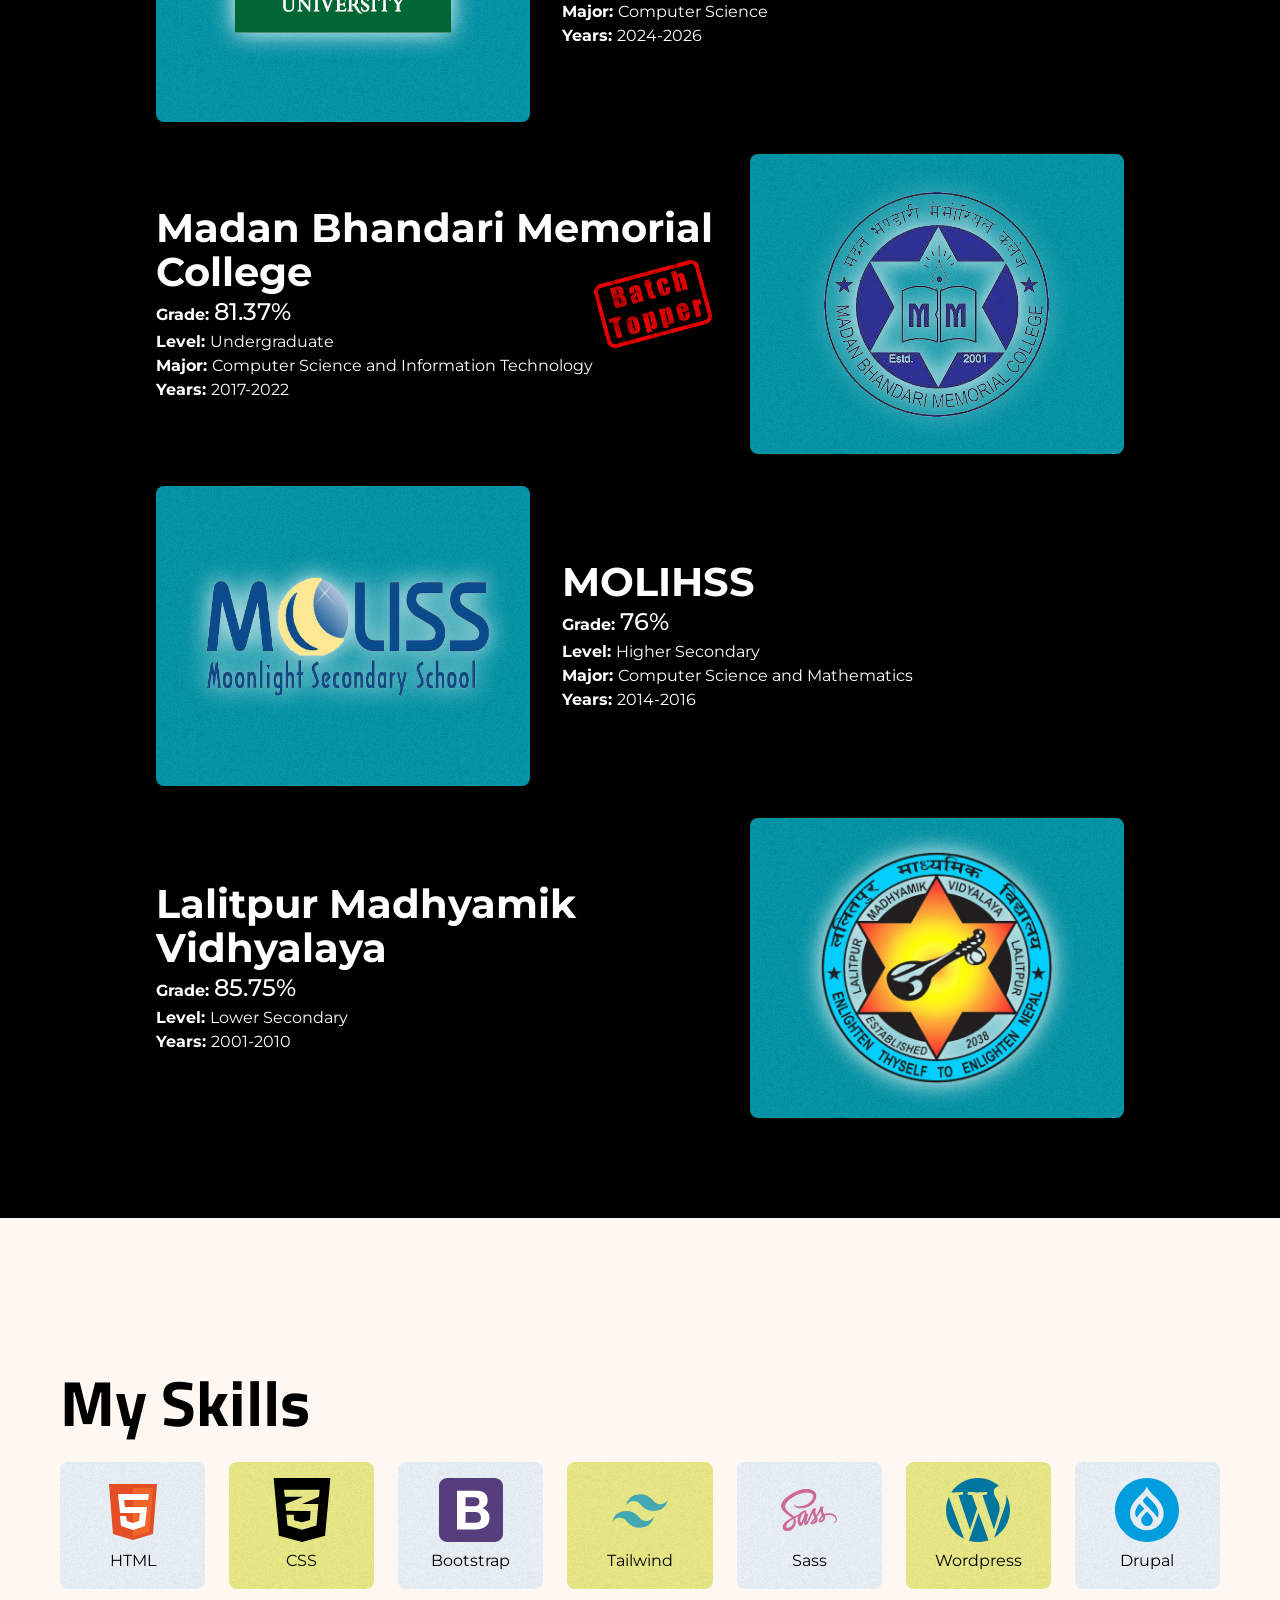
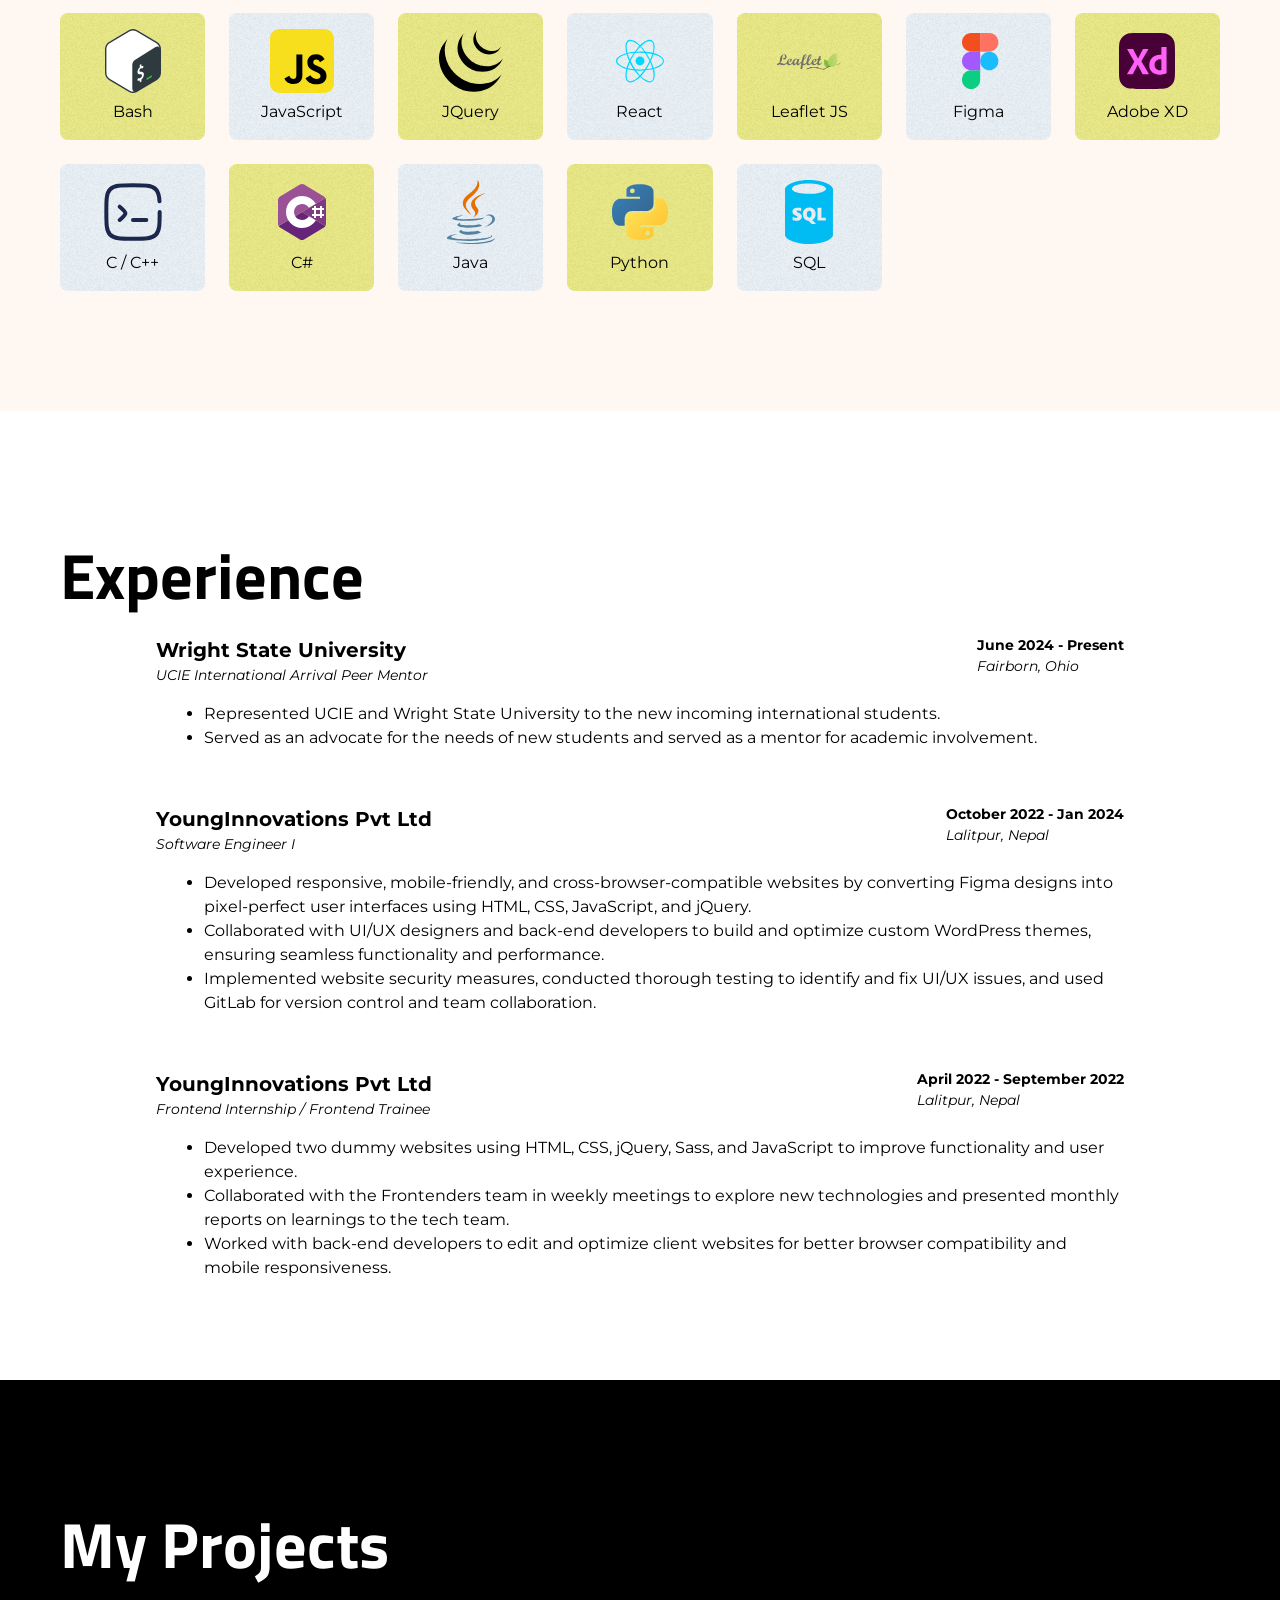
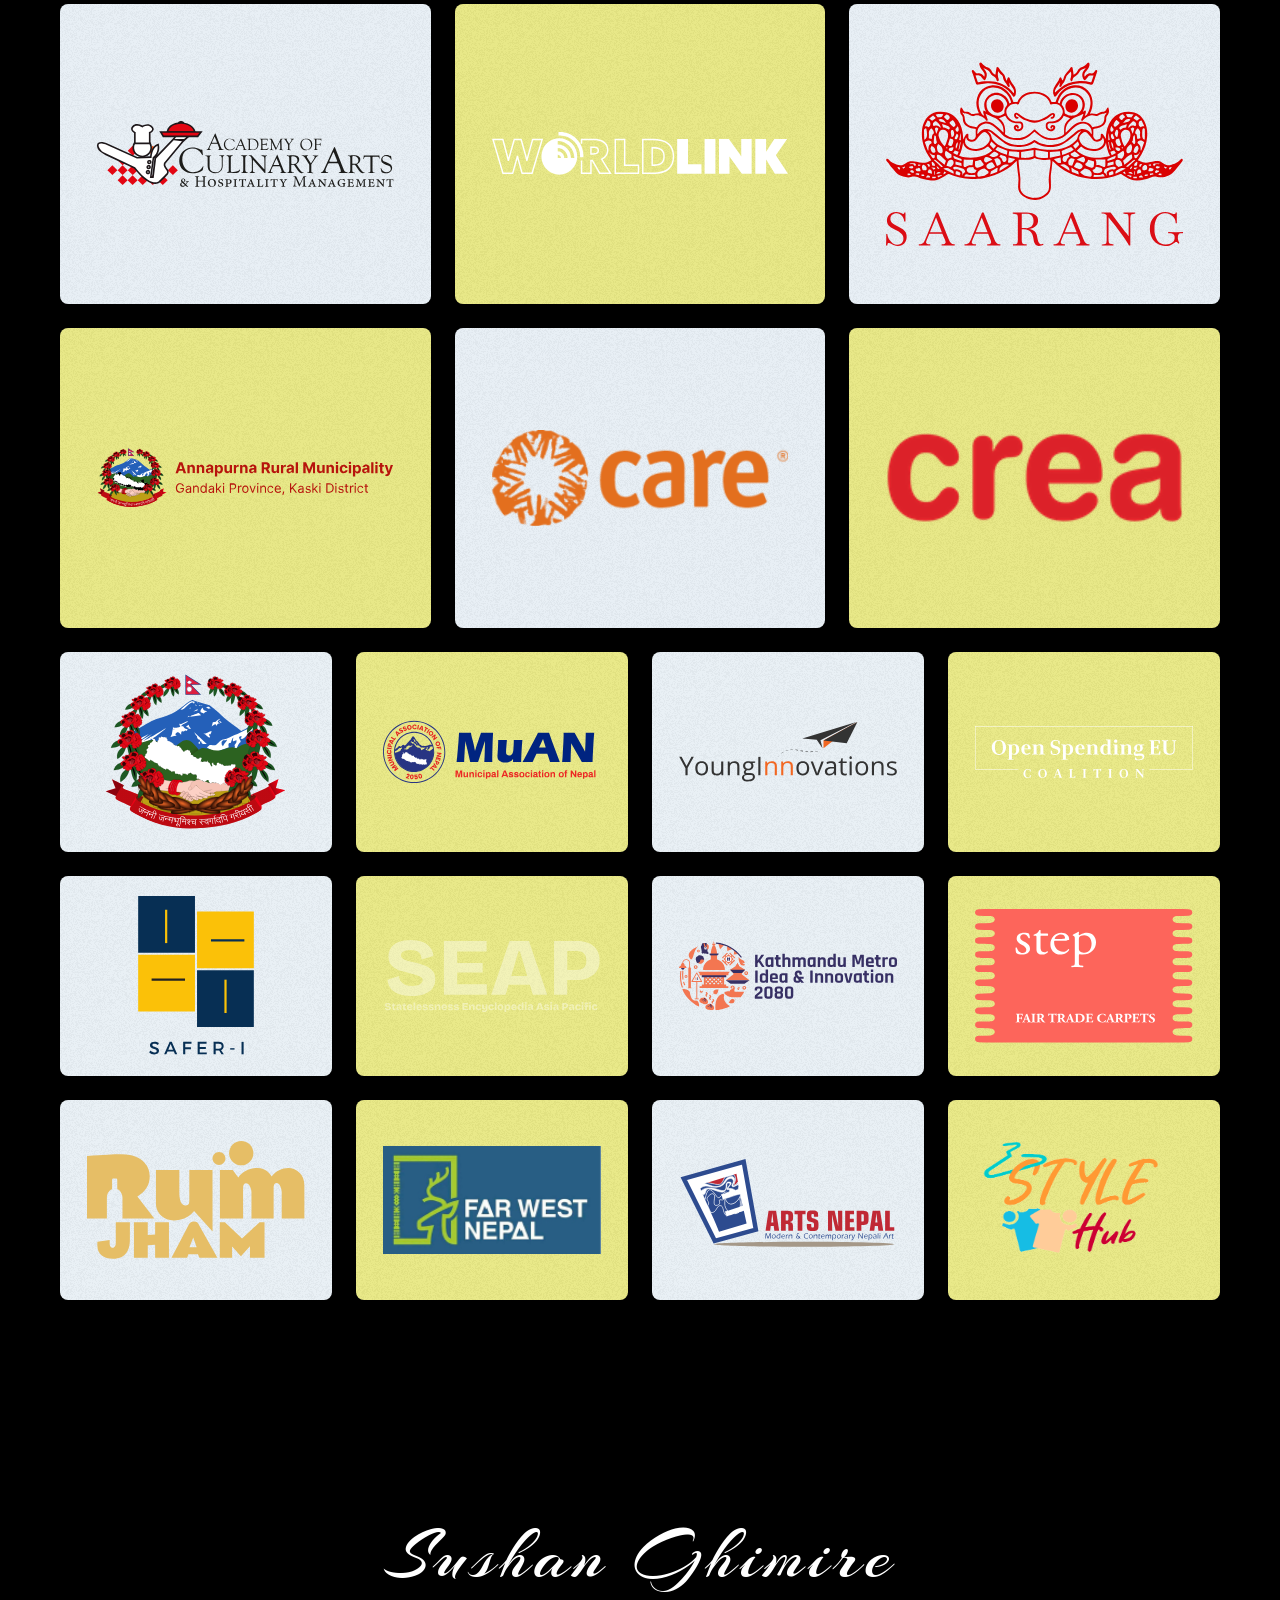
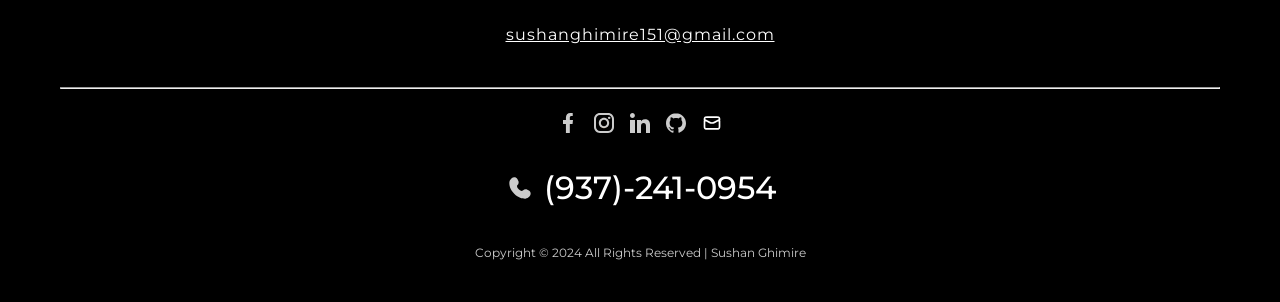
==== commit 42748d17: "Update picture" ====
--- a/index.html
+++ b/index.html
@@ -85,7 +85,7 @@
                 </p>
             </div>
             <div class="about-image">
-                <img src="./img/sushan-photo-grad.png" alt="Sushan photo" class="about-img">
+                <img src="./img/sushan-photo-gradbg.png" alt="Sushan photo" class="about-img">
             </div>
         </section>
 
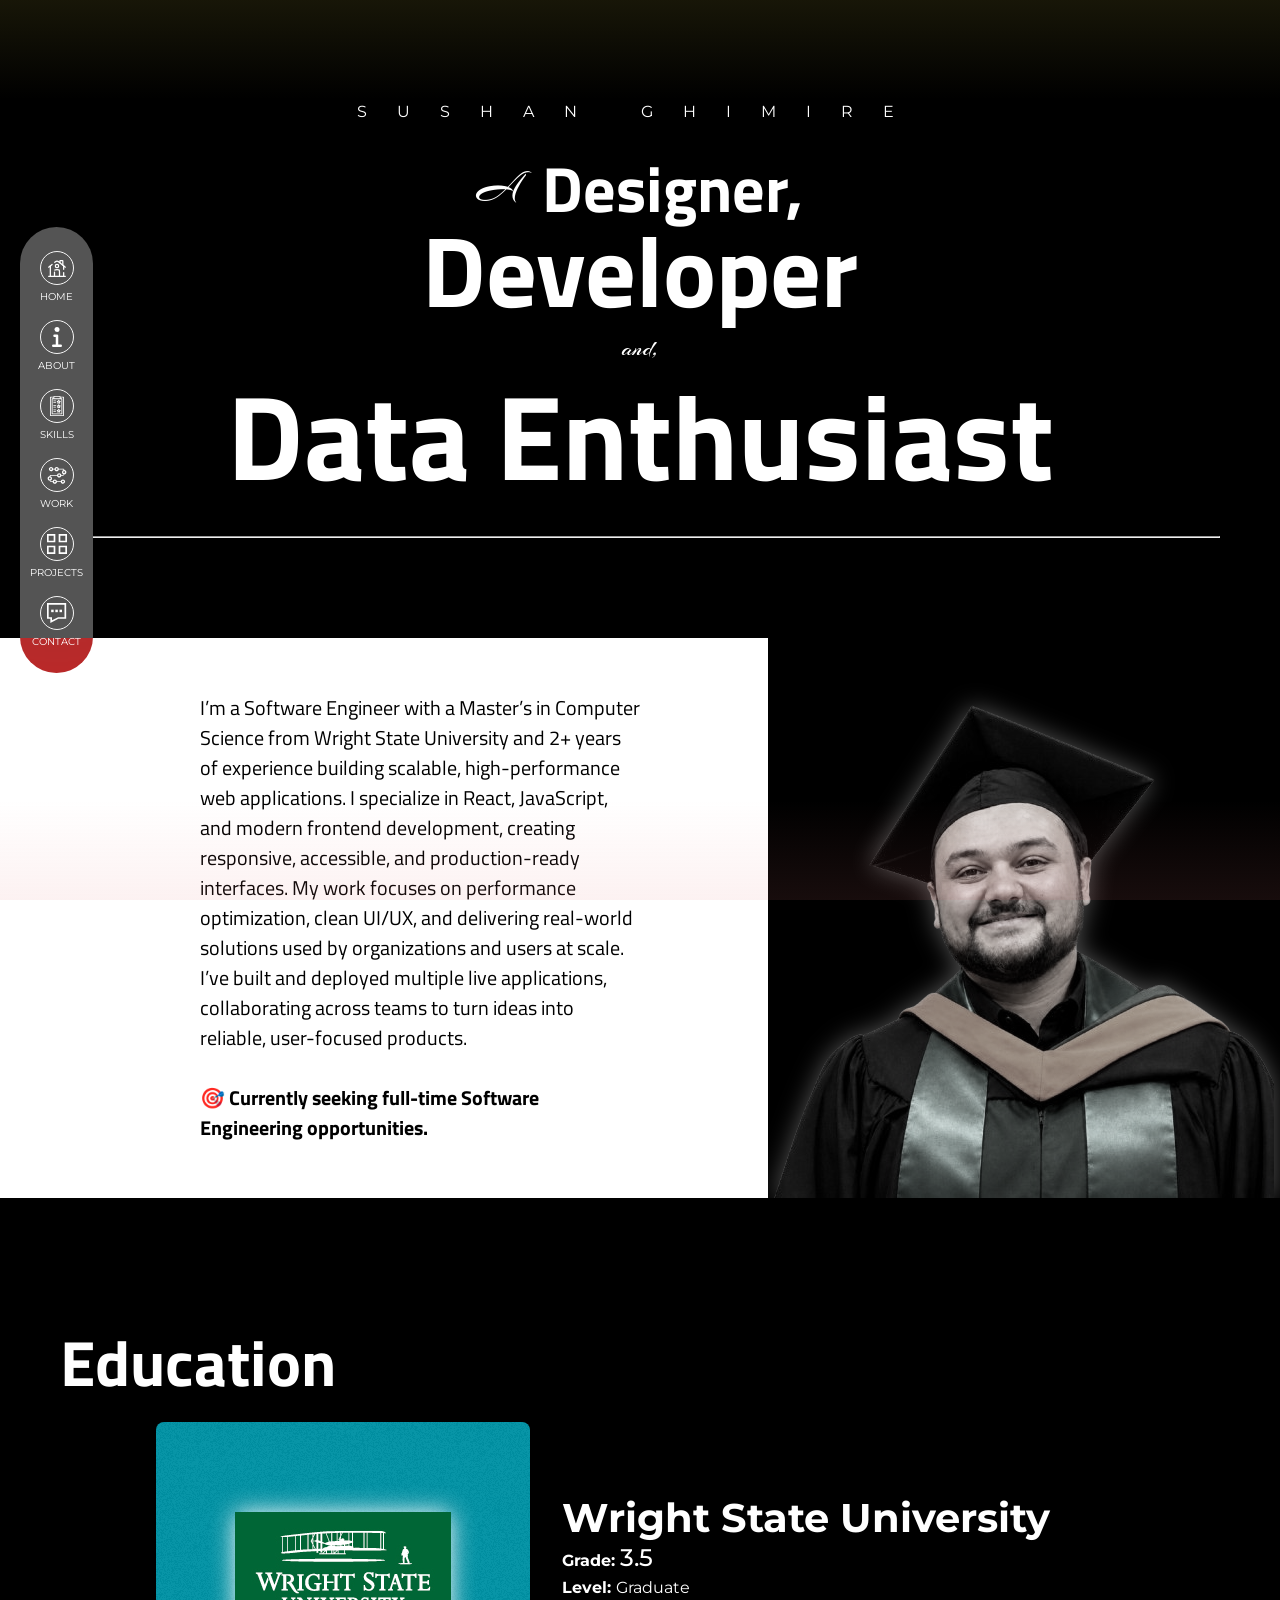
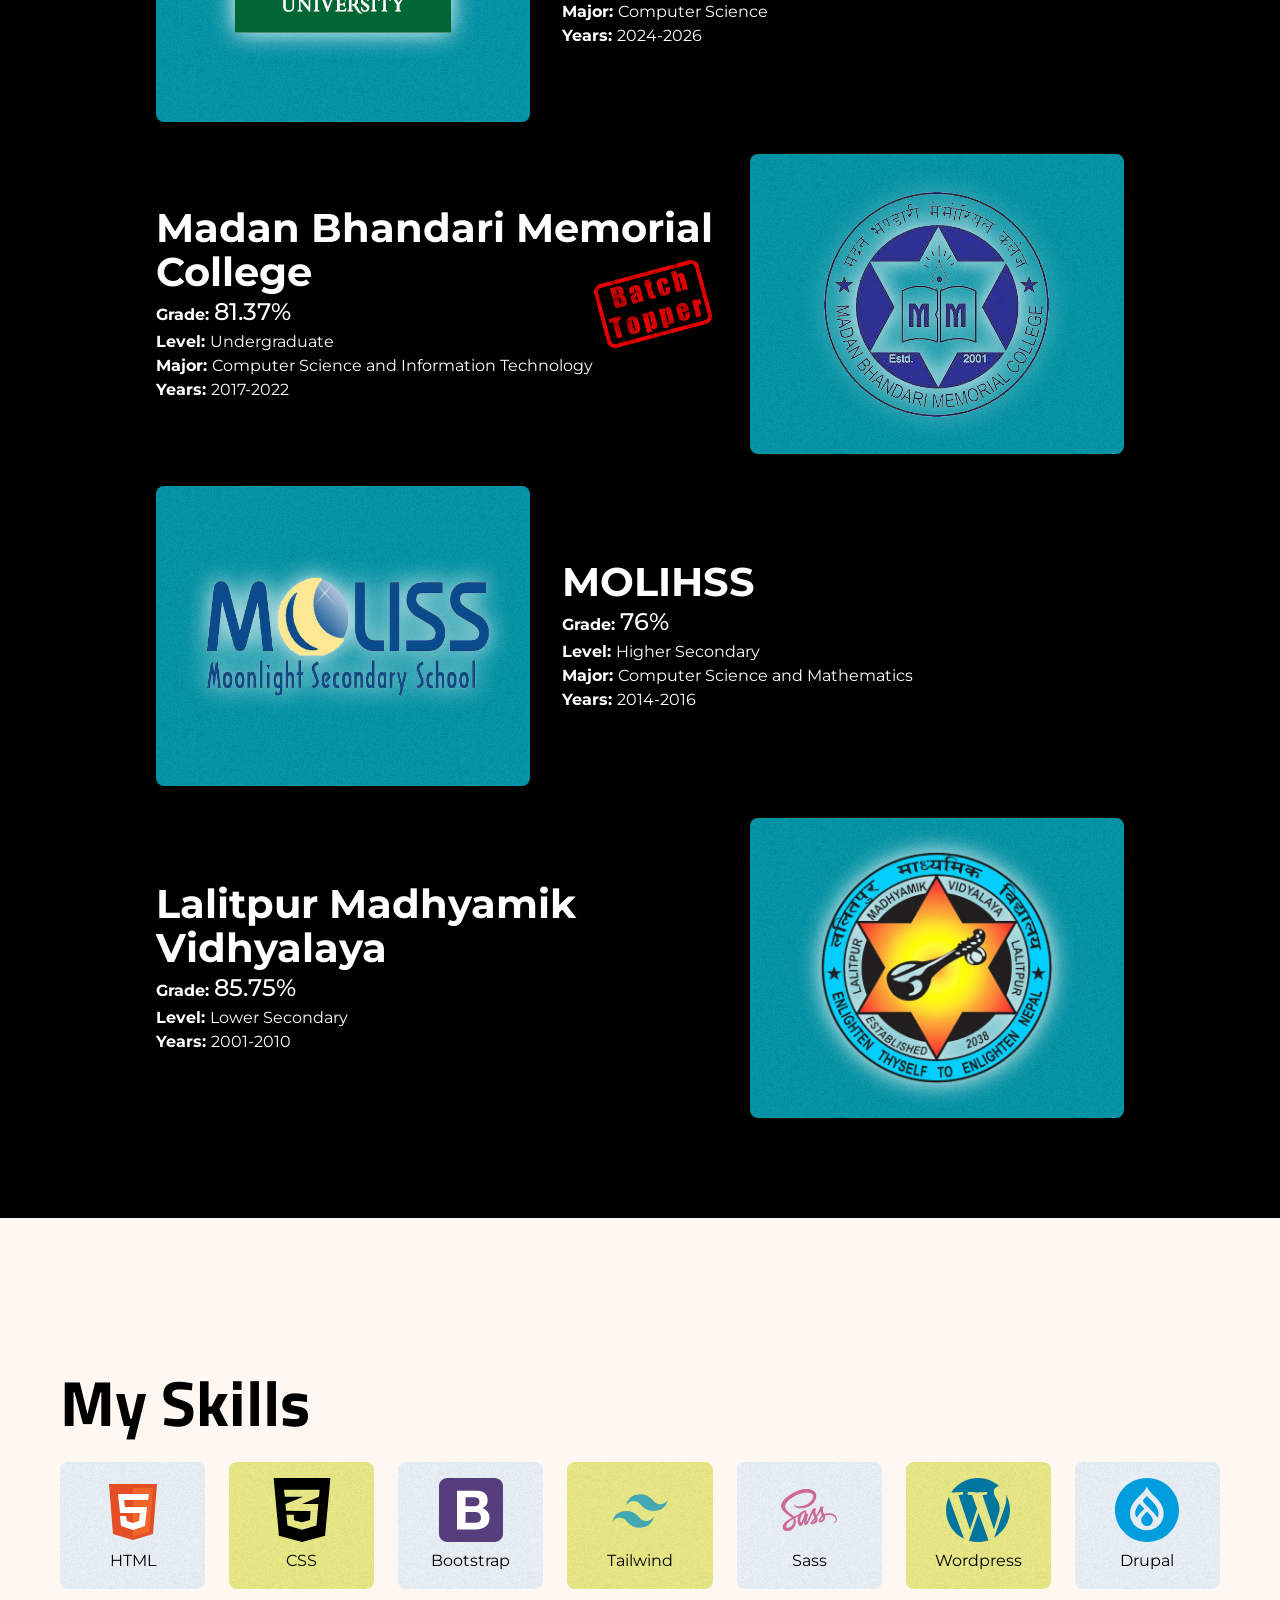
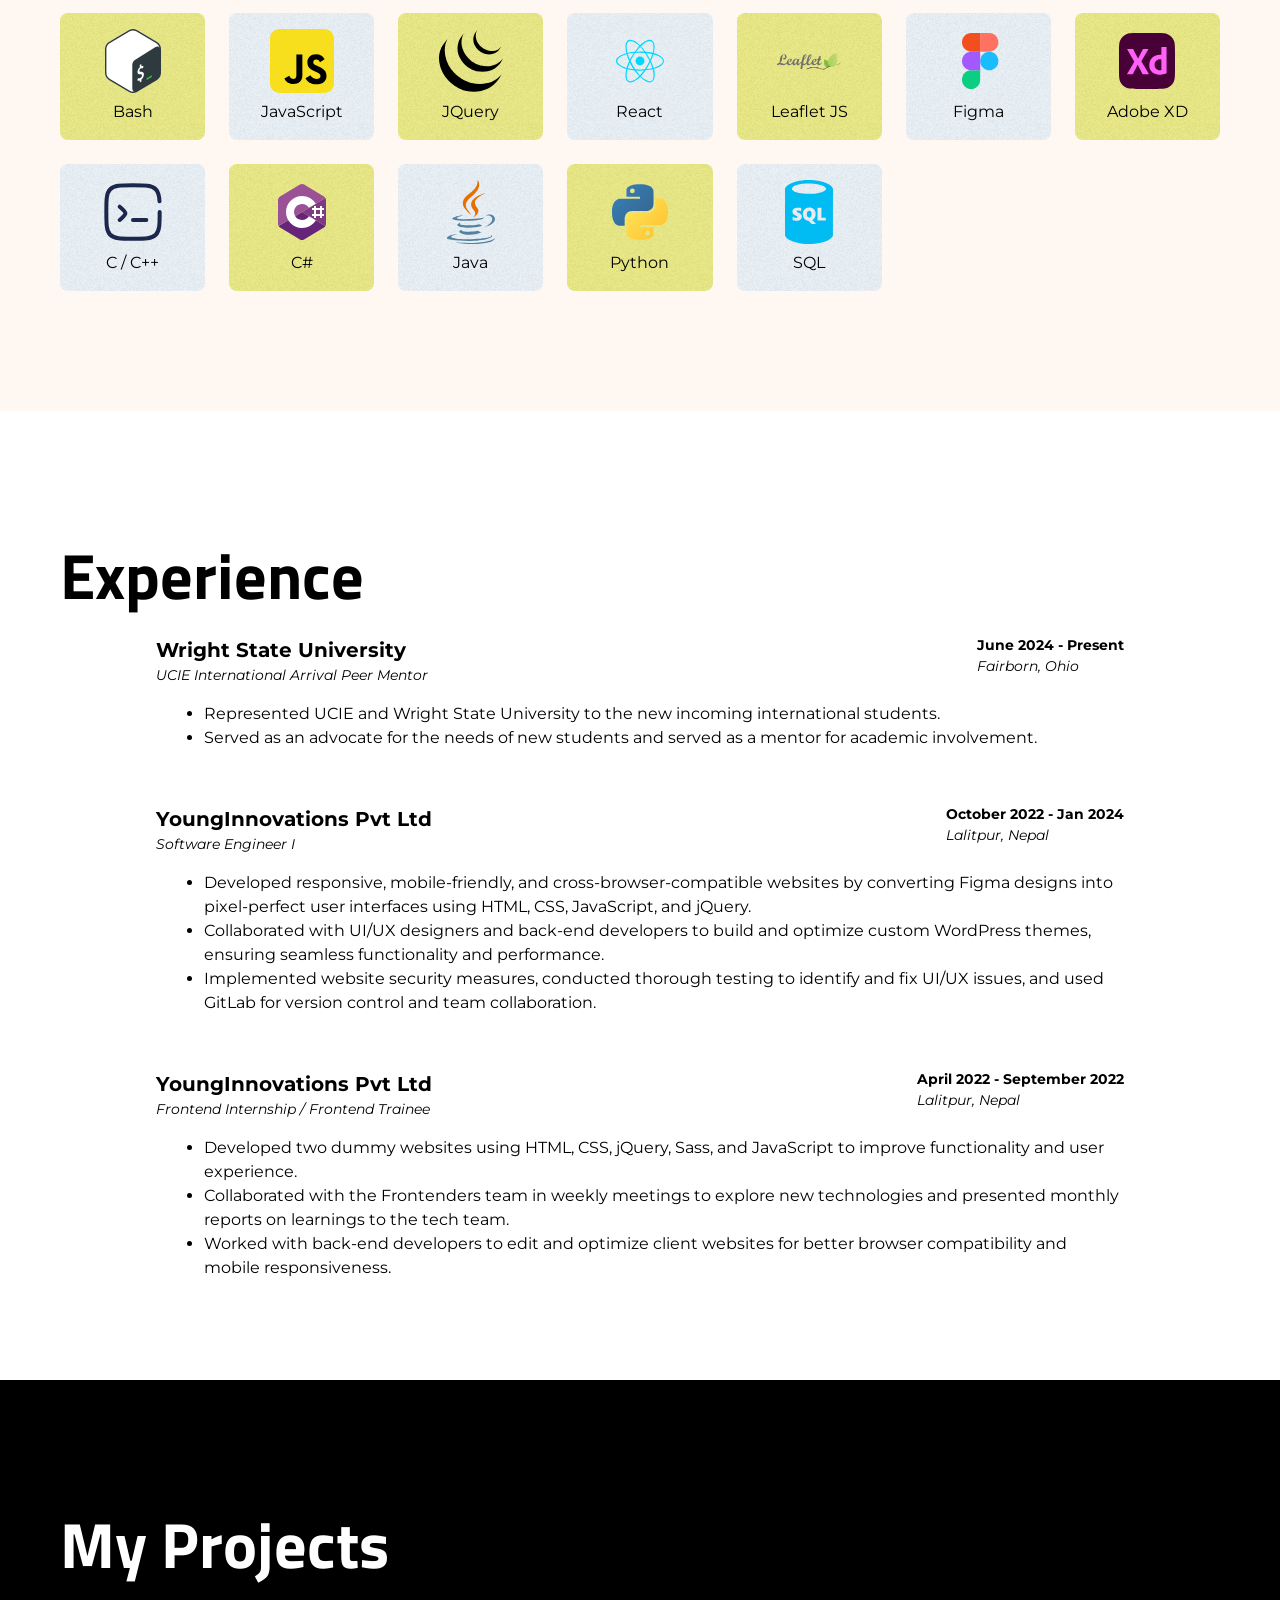
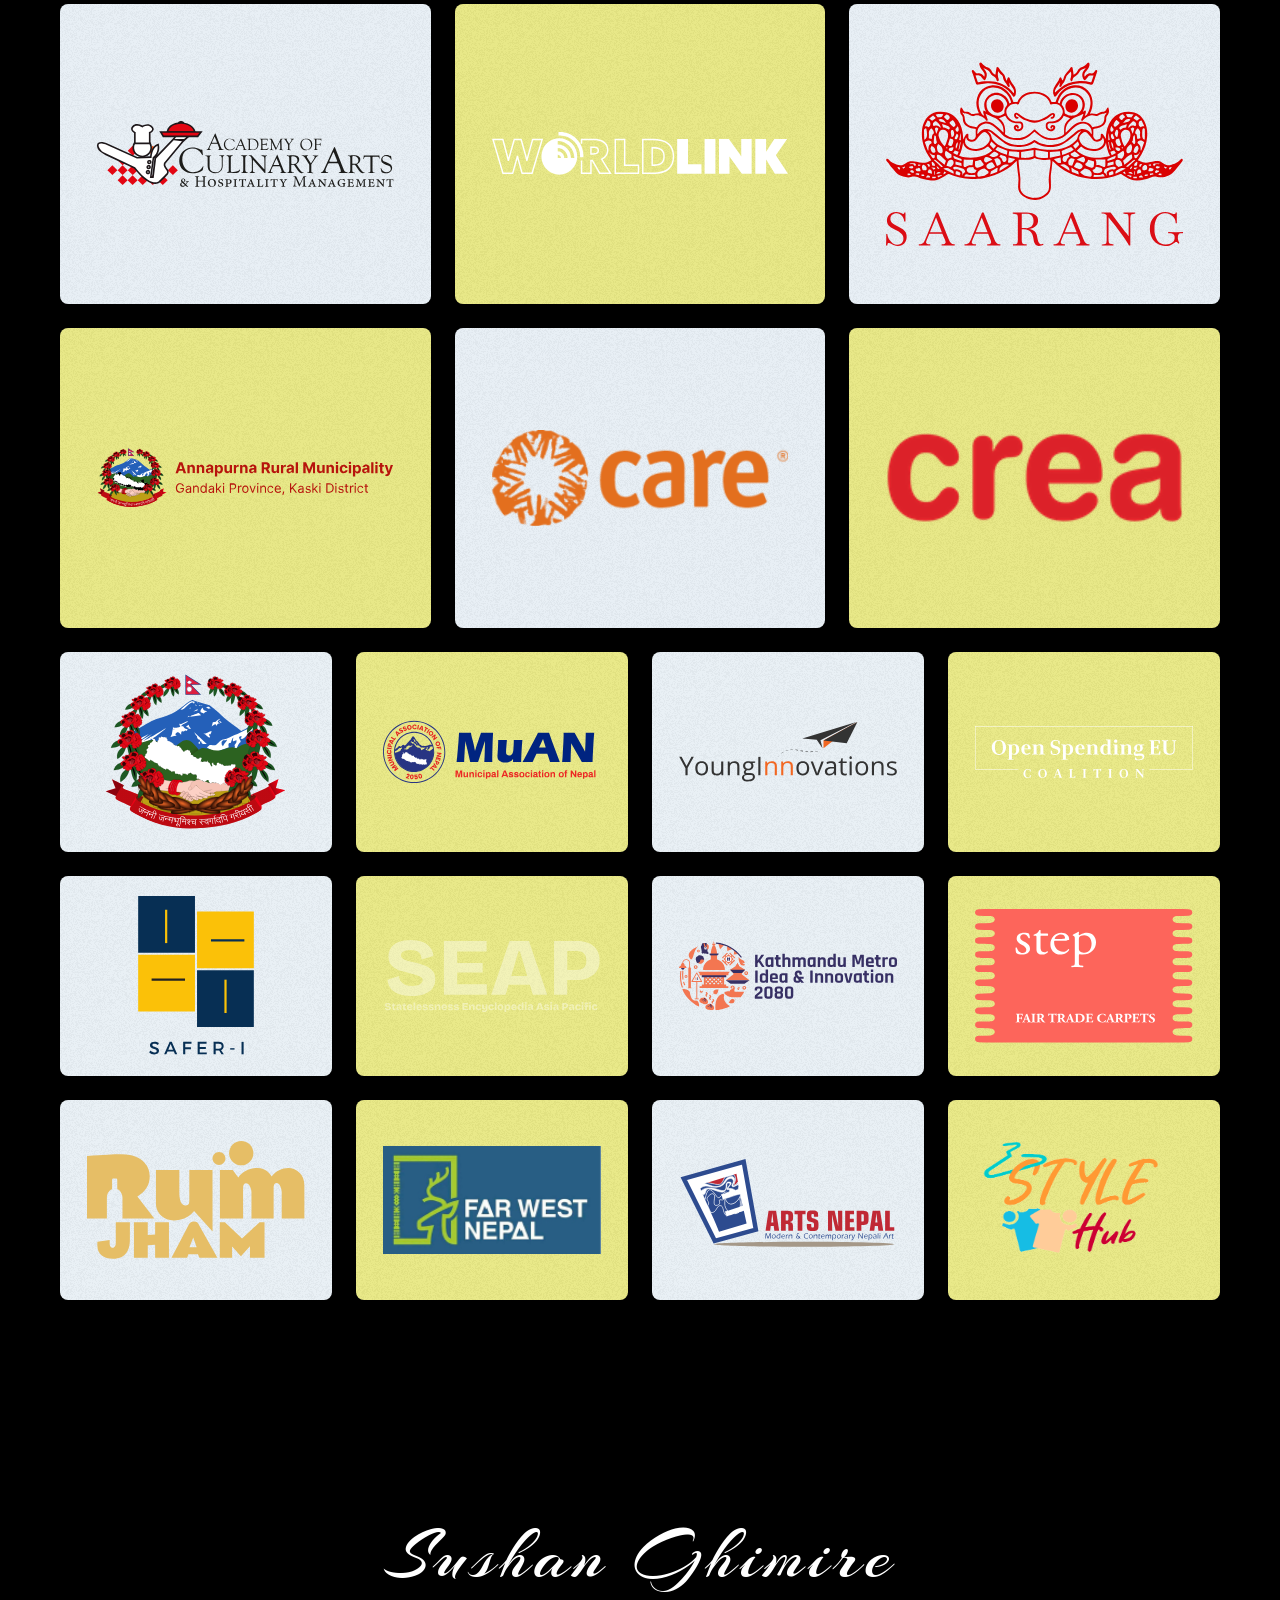
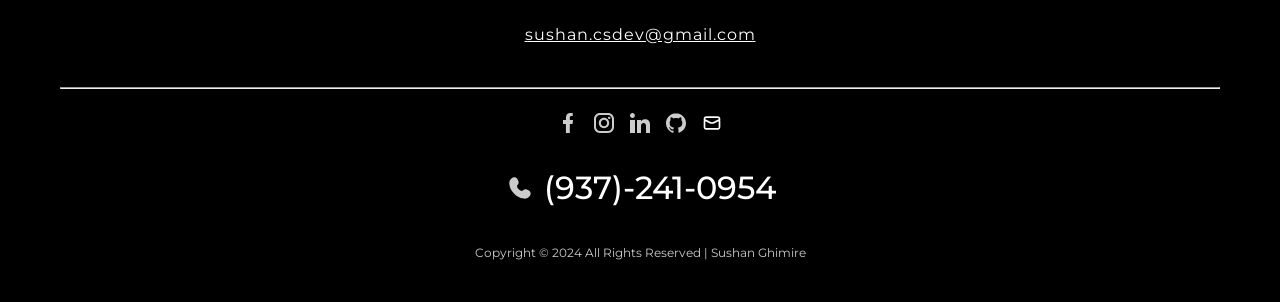
==== commit bf2ea87e: "Contact details changes" ====
--- a/index.html
+++ b/index.html
@@ -482,8 +482,8 @@
                 <!-- <p class="footer-name font-titillium">Sushan Ghimire</p> -->
                 <p class="footer-sign font-arizonia">Sushan Ghimire</p>
                 <div class="footer-mail">
-                    <a href="mailto:sushanghimire151@gmail.com">
-                        sushanghimire151@gmail.com
+                    <a href="mailto:sushan.csdev@gmail.com">
+                        sushan.csdev@gmail.com
                     </a>
                 </div>
                 <hr>
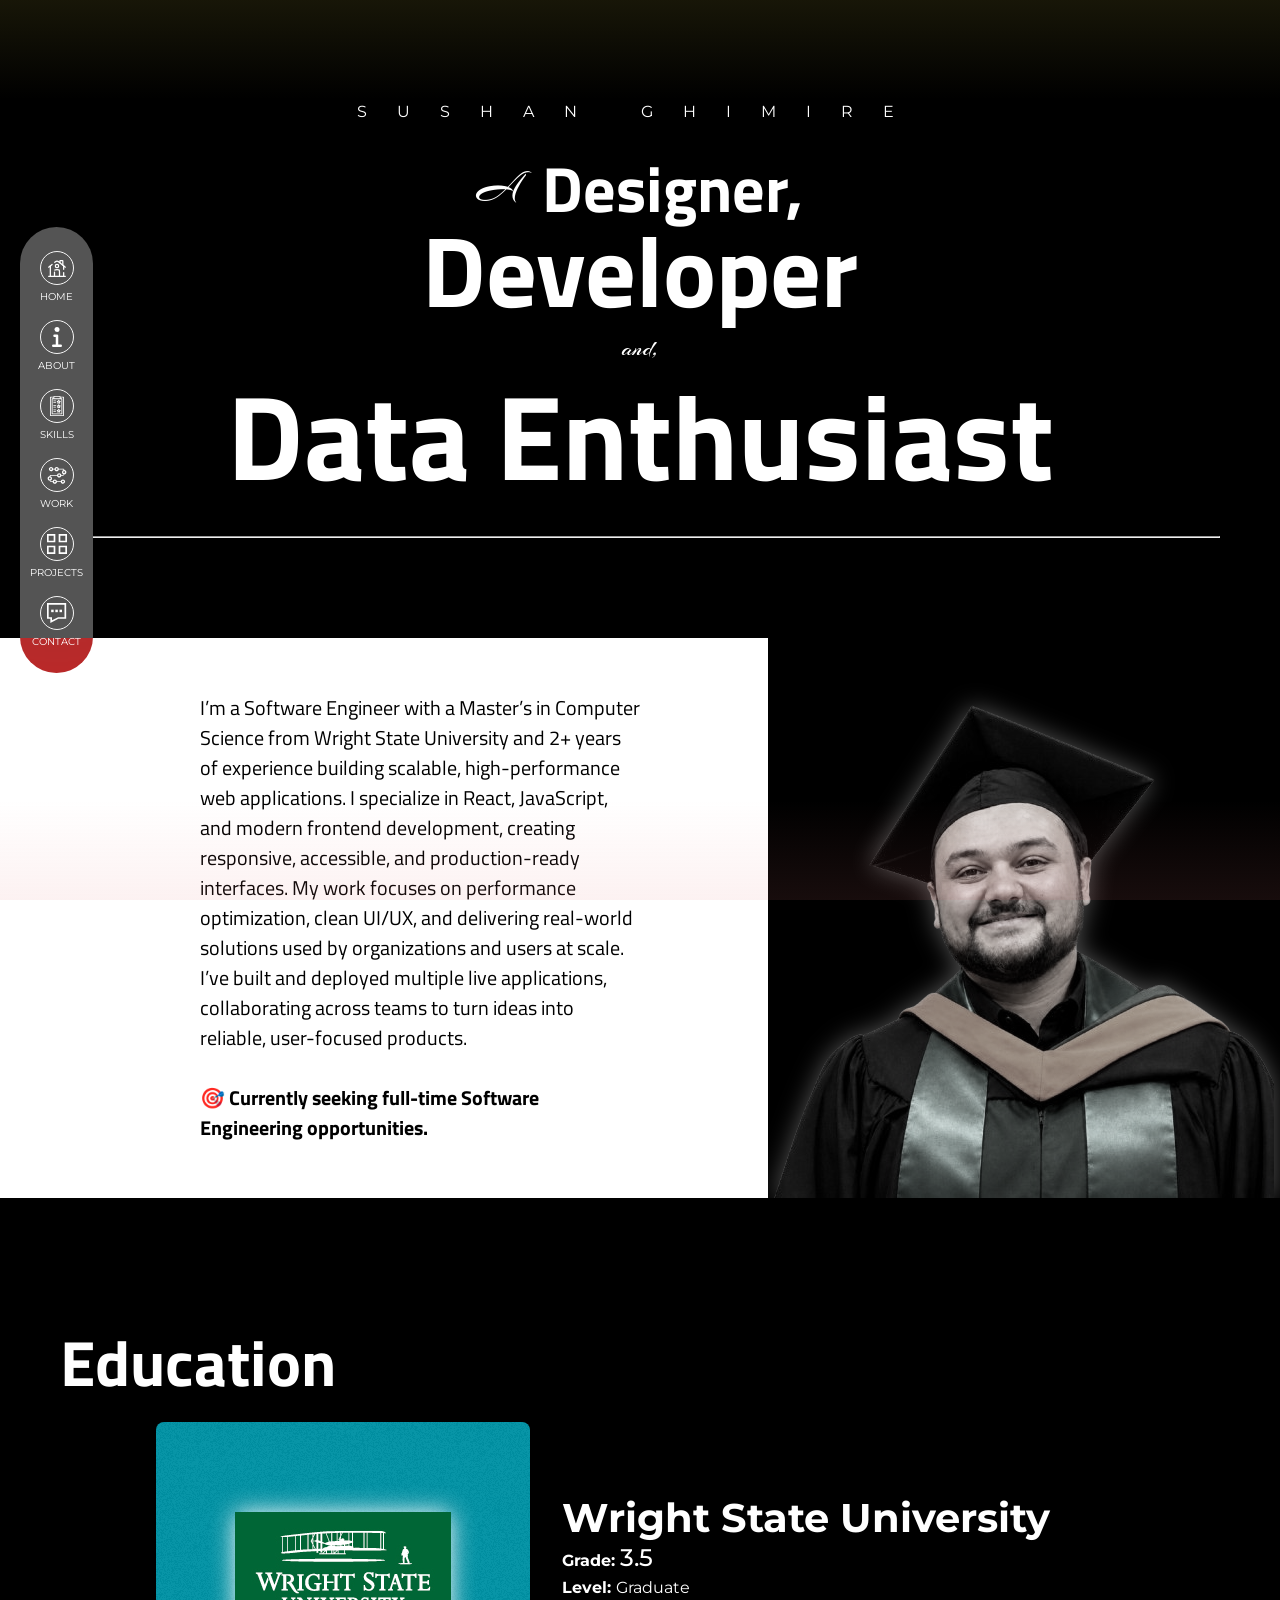
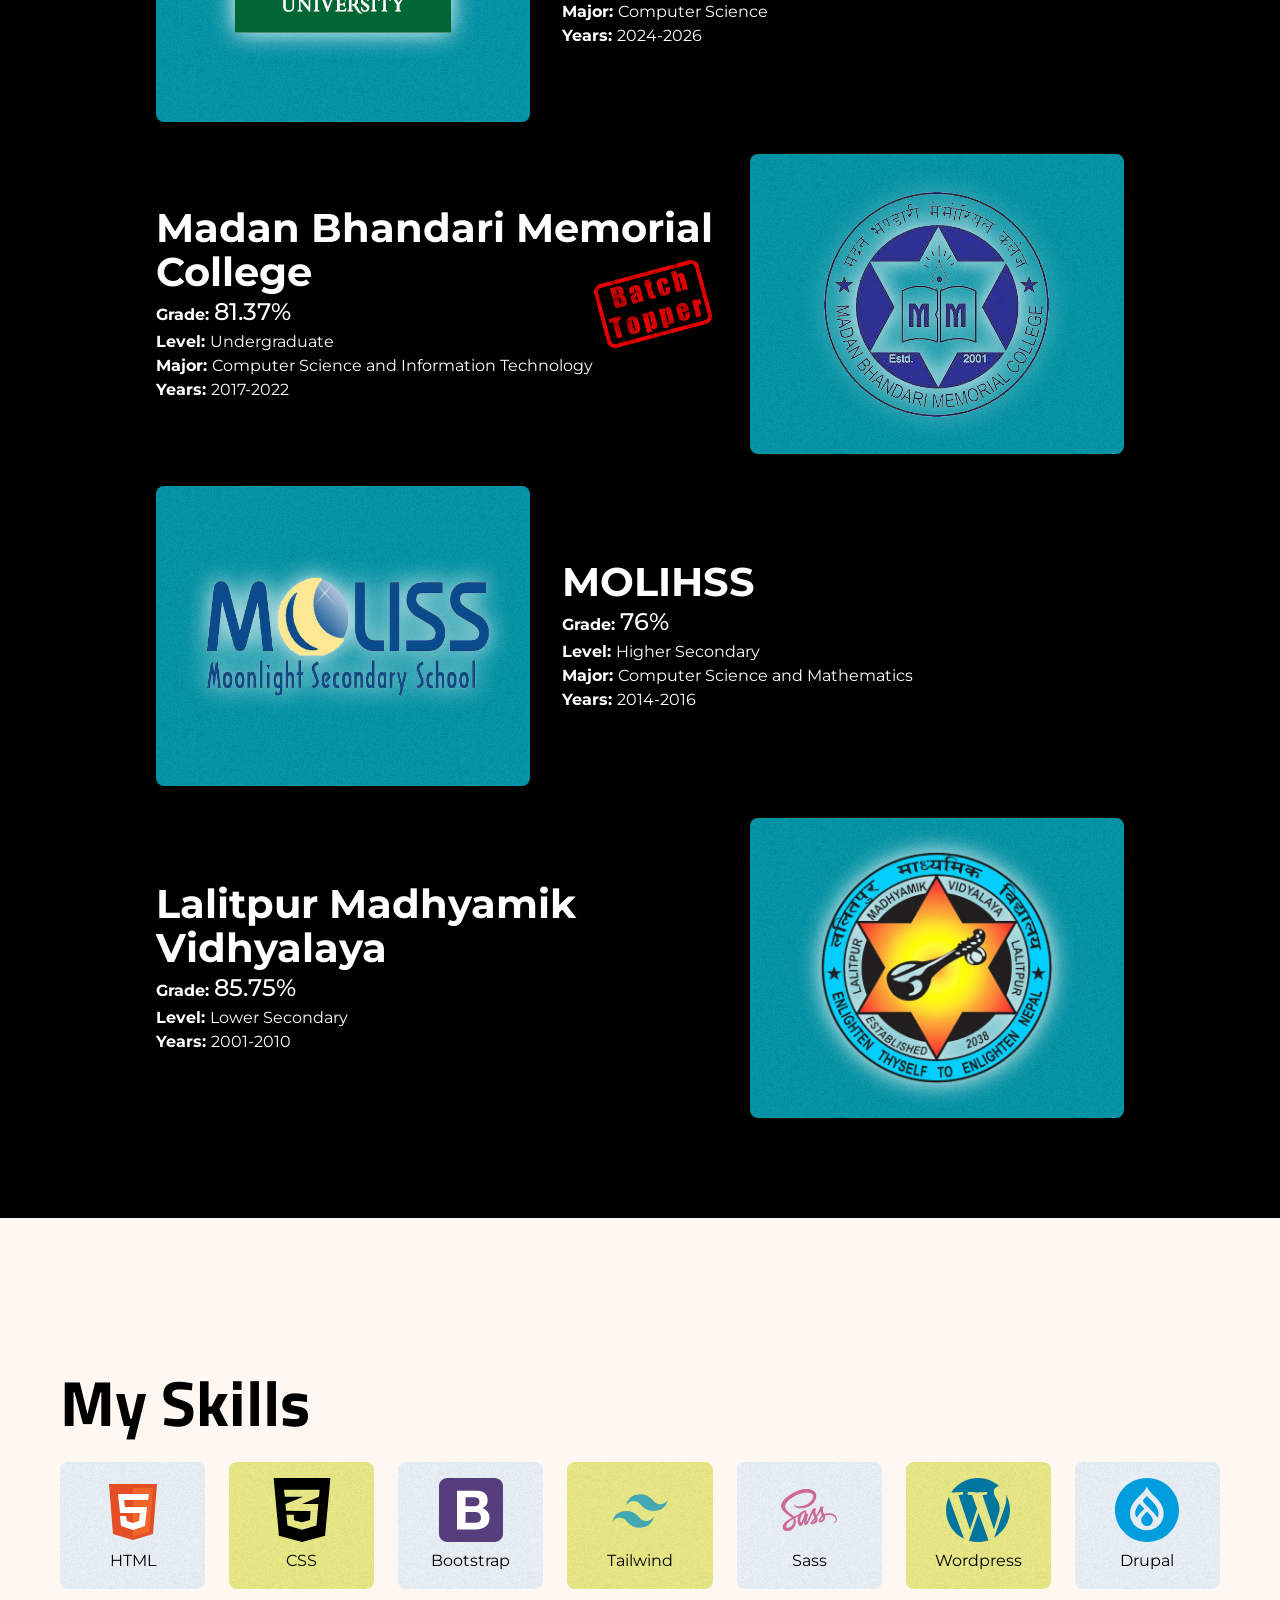
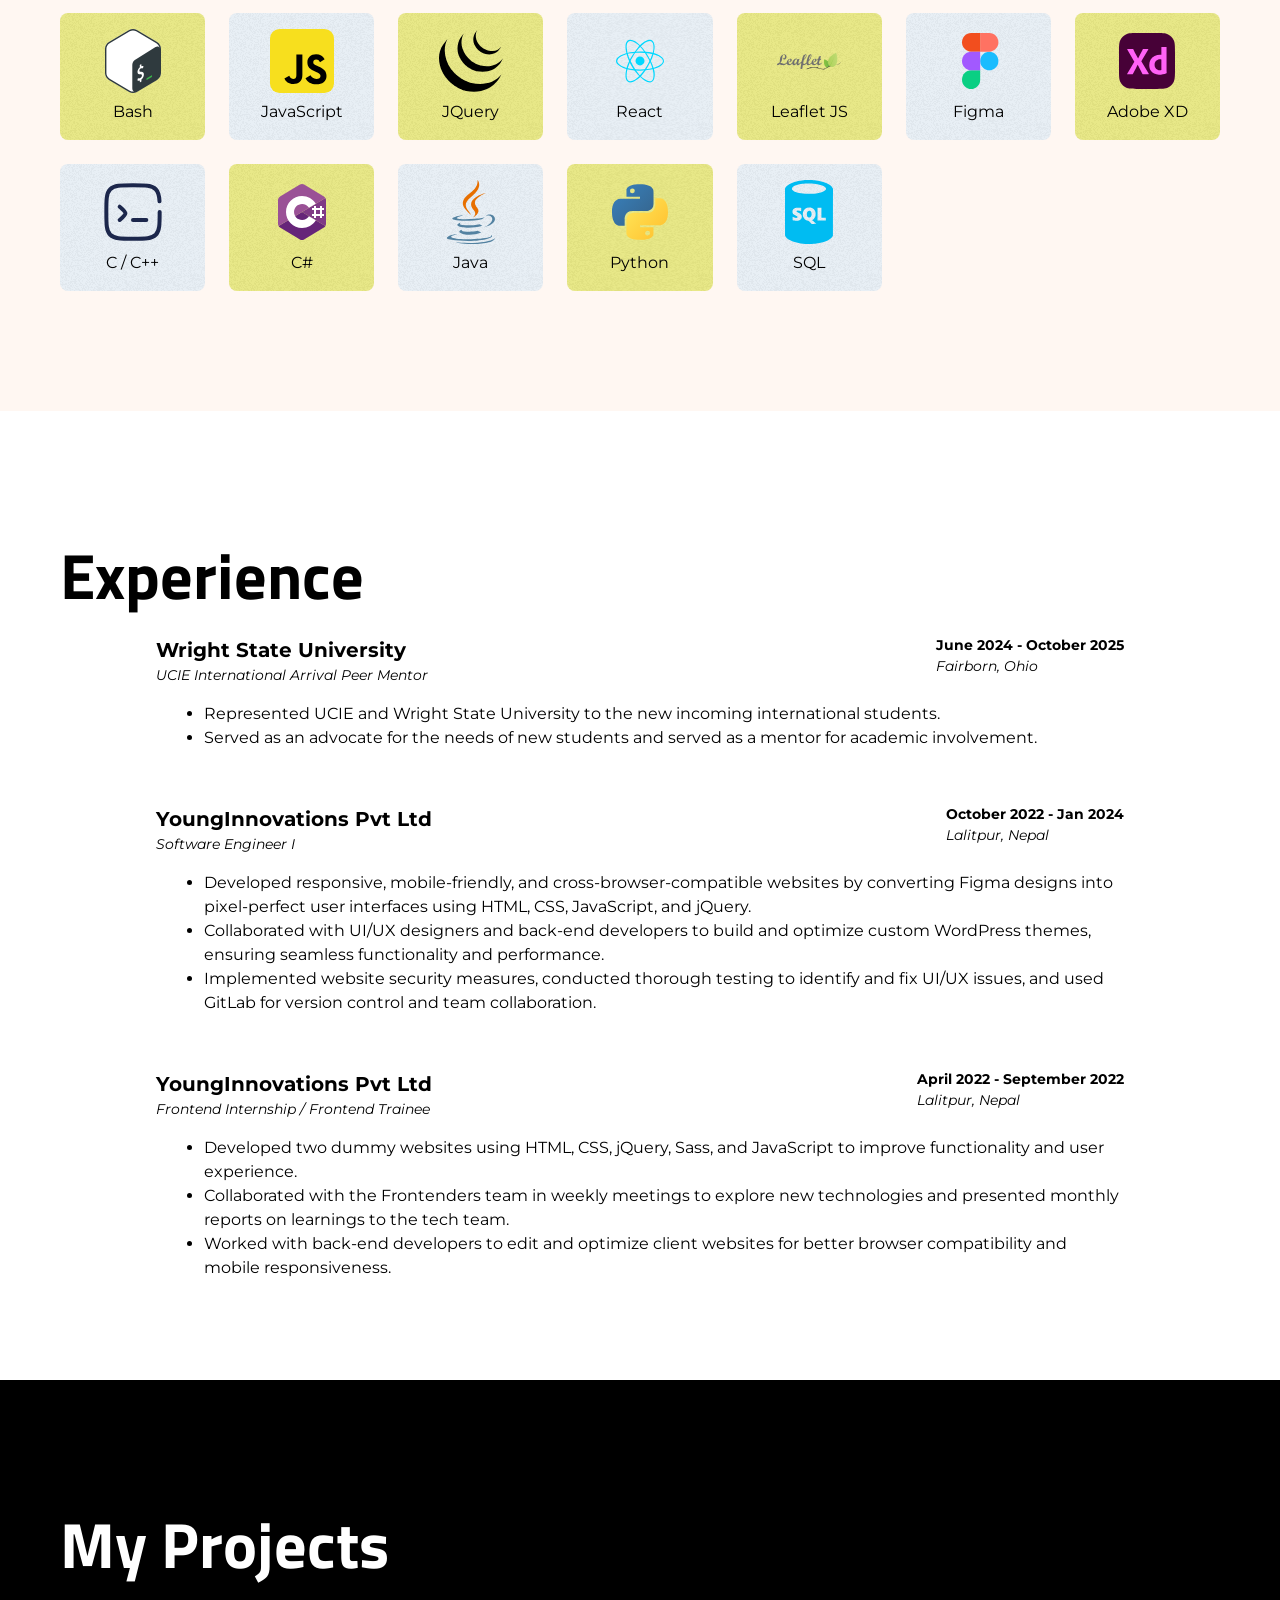
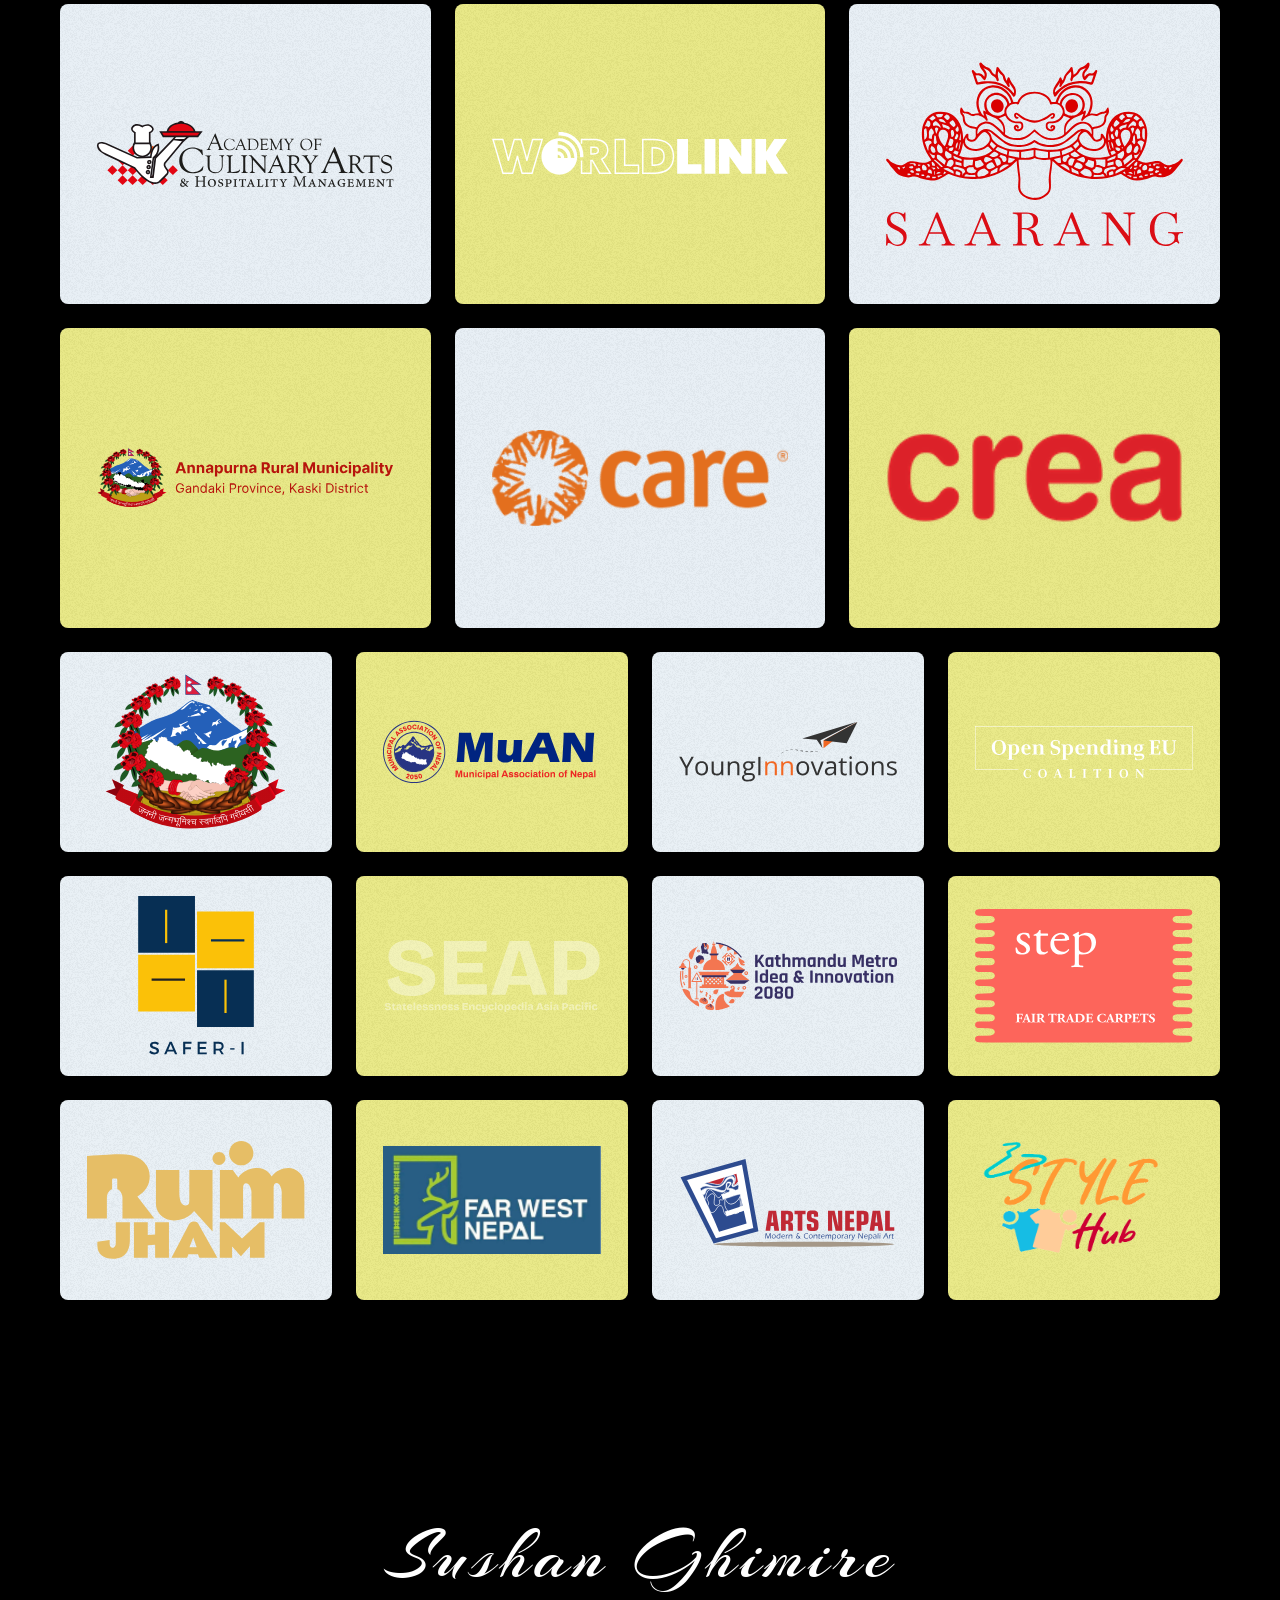
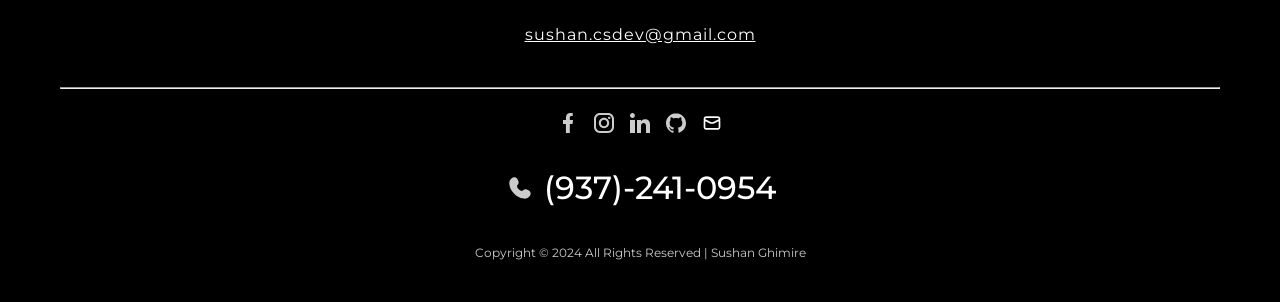
==== commit 43aa21e1: "Employment timeline fixes" ====
--- a/index.html
+++ b/index.html
@@ -303,7 +303,7 @@
                             <p class="designation">UCIE International Arrival Peer Mentor</p>
                         </div>
                         <div class="duration">
-                            <p class="time">June 2024 - Present</p>
+                            <p class="time">June 2024 - October 2025</p>
                             <p class="location">Fairborn, Ohio</p>
                         </div>
                     </div>
@@ -510,7 +510,7 @@
                         </a>
                     </div>
                     <div class="mail">
-                        <a href="mailto:sushanghimire151@gmail.com">
+                        <a href="mailto:sushan.csdev@gmail.com">
                             <img src="./img/mail.svg" alt="" srcset="" class="footer-icon">
                         </a>
                     </div>
